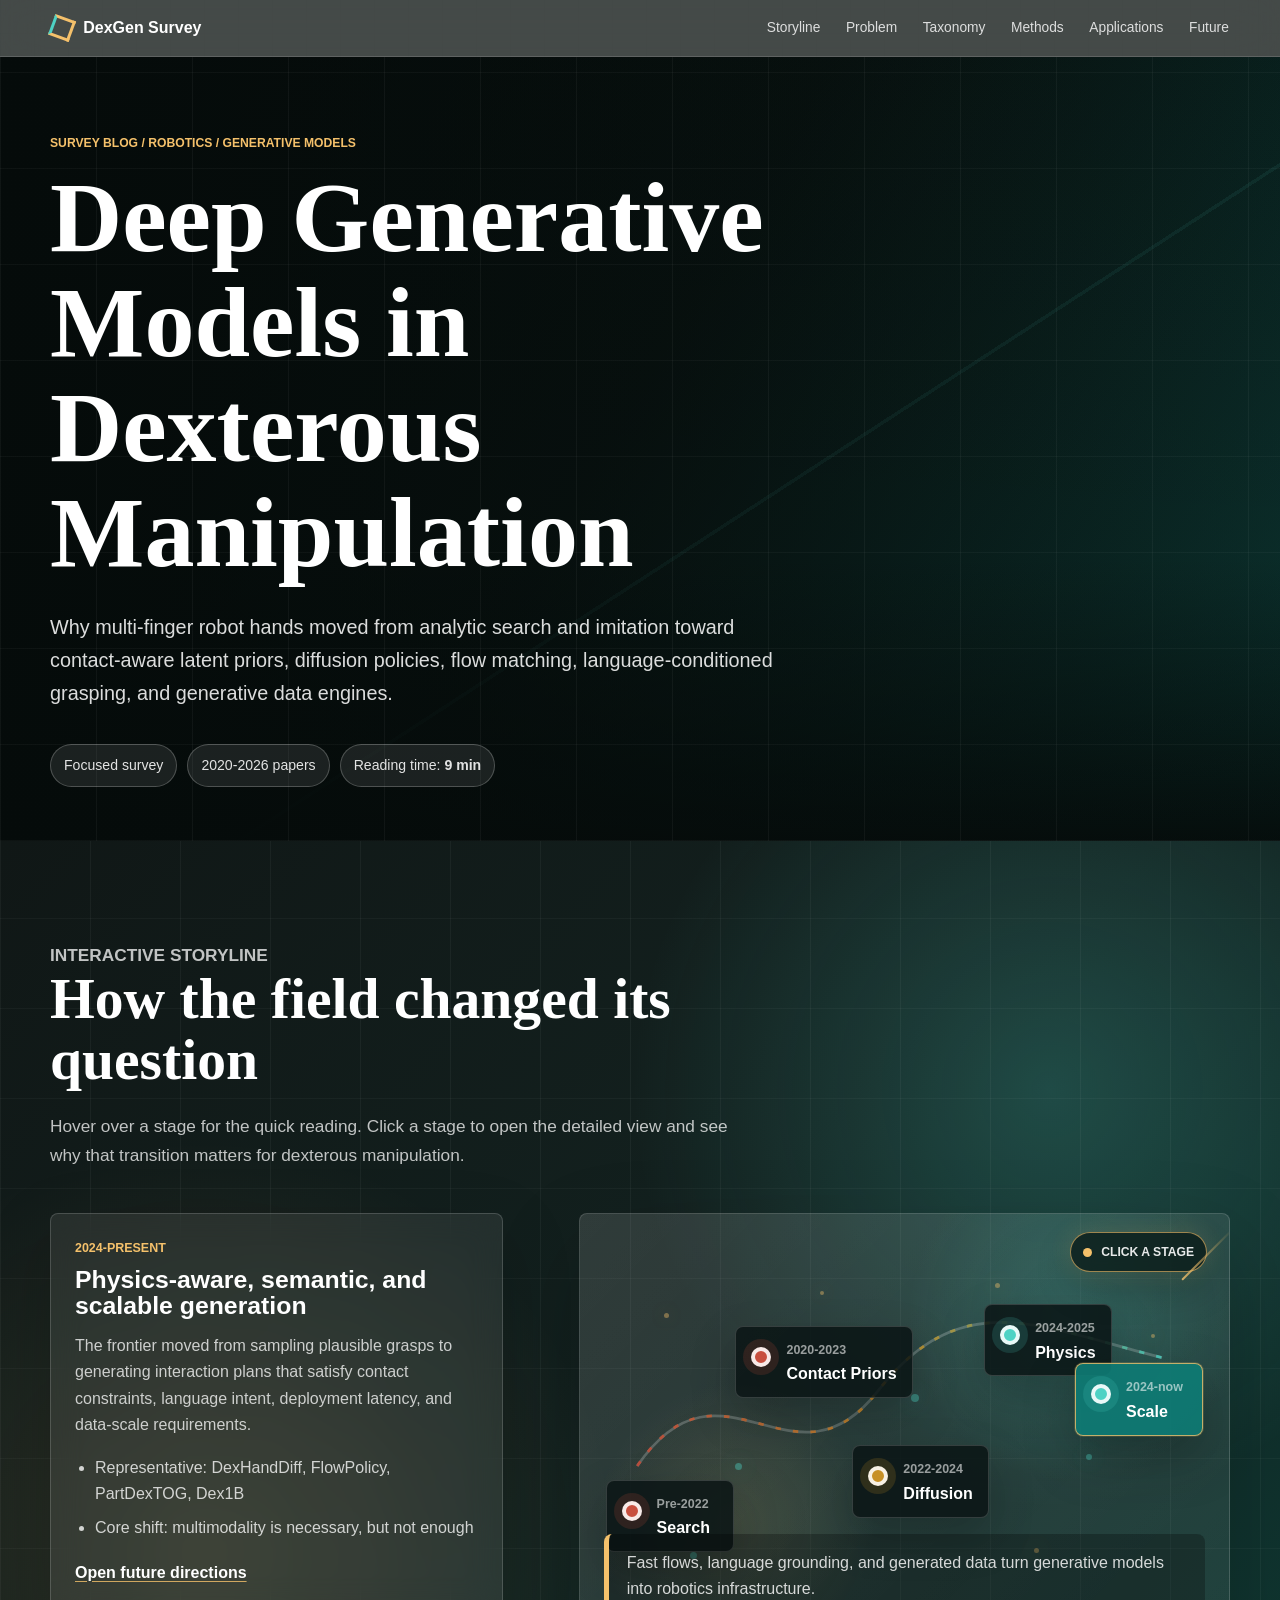
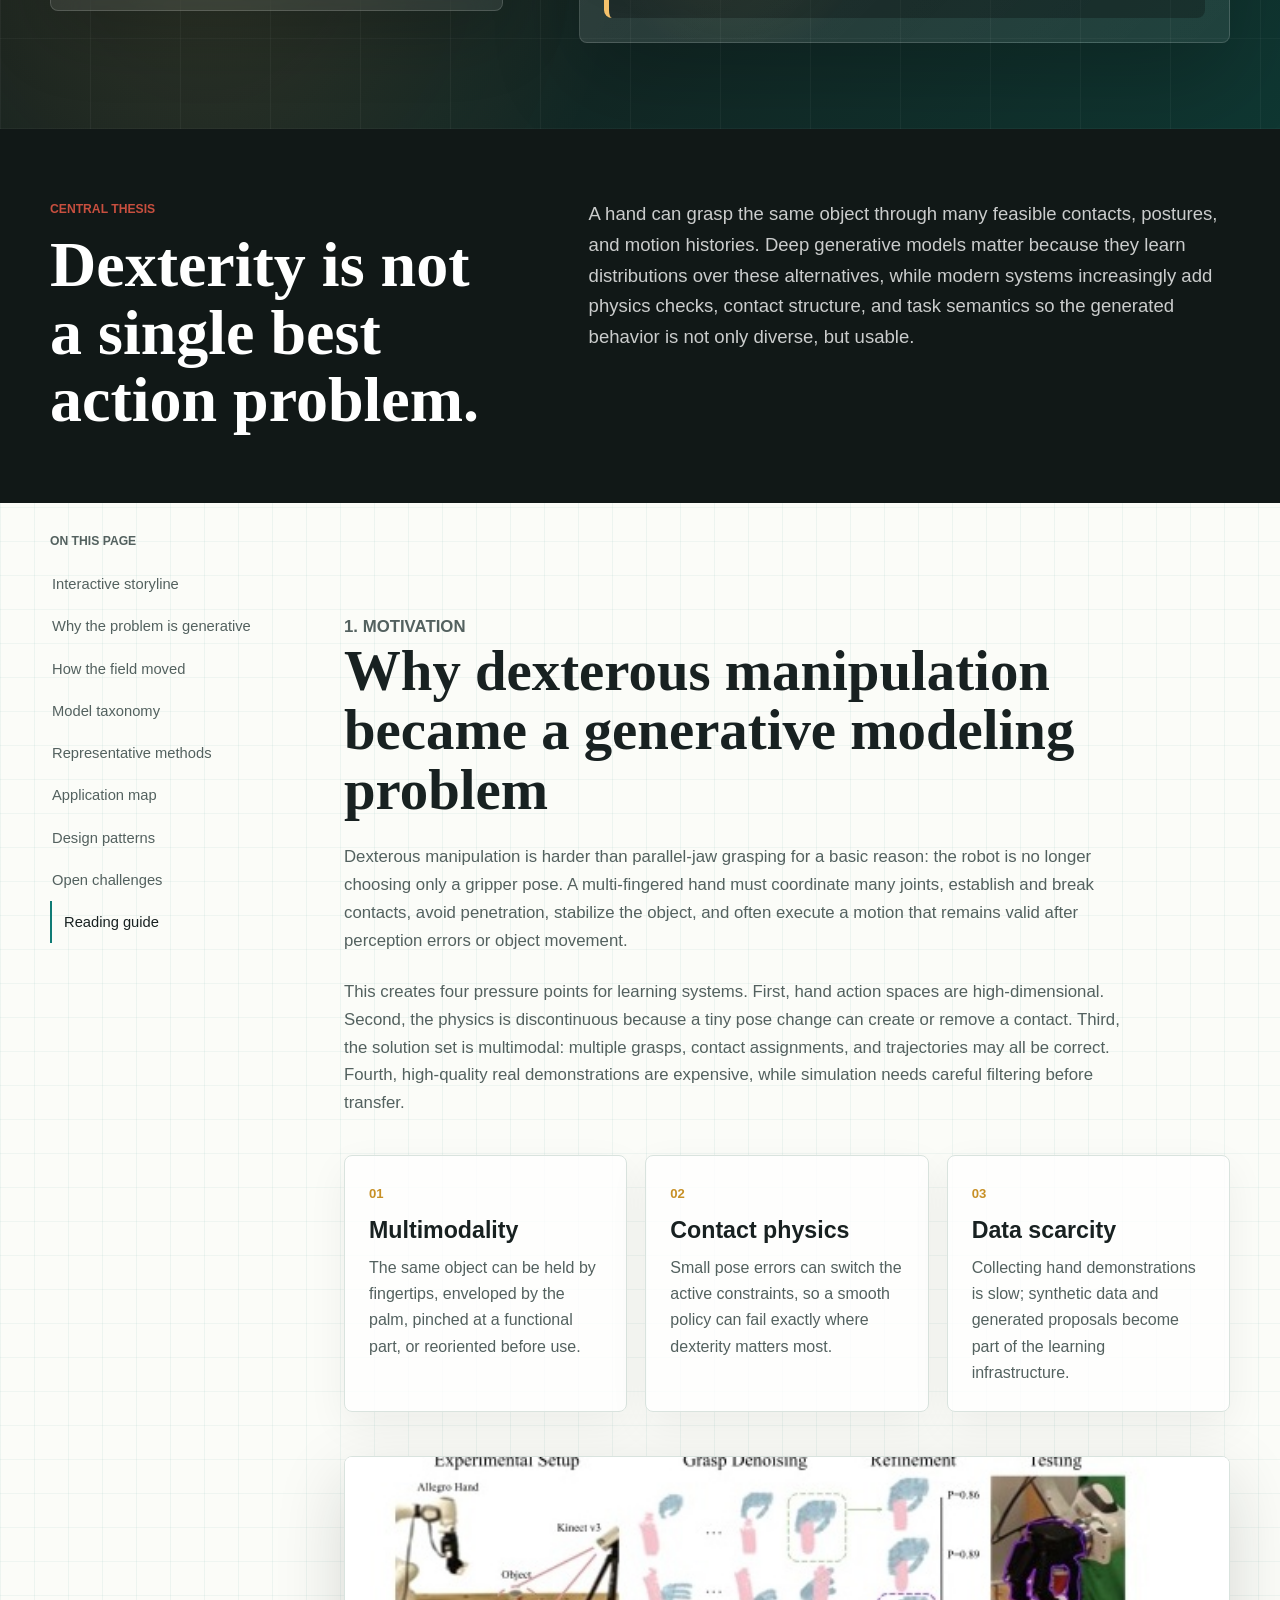
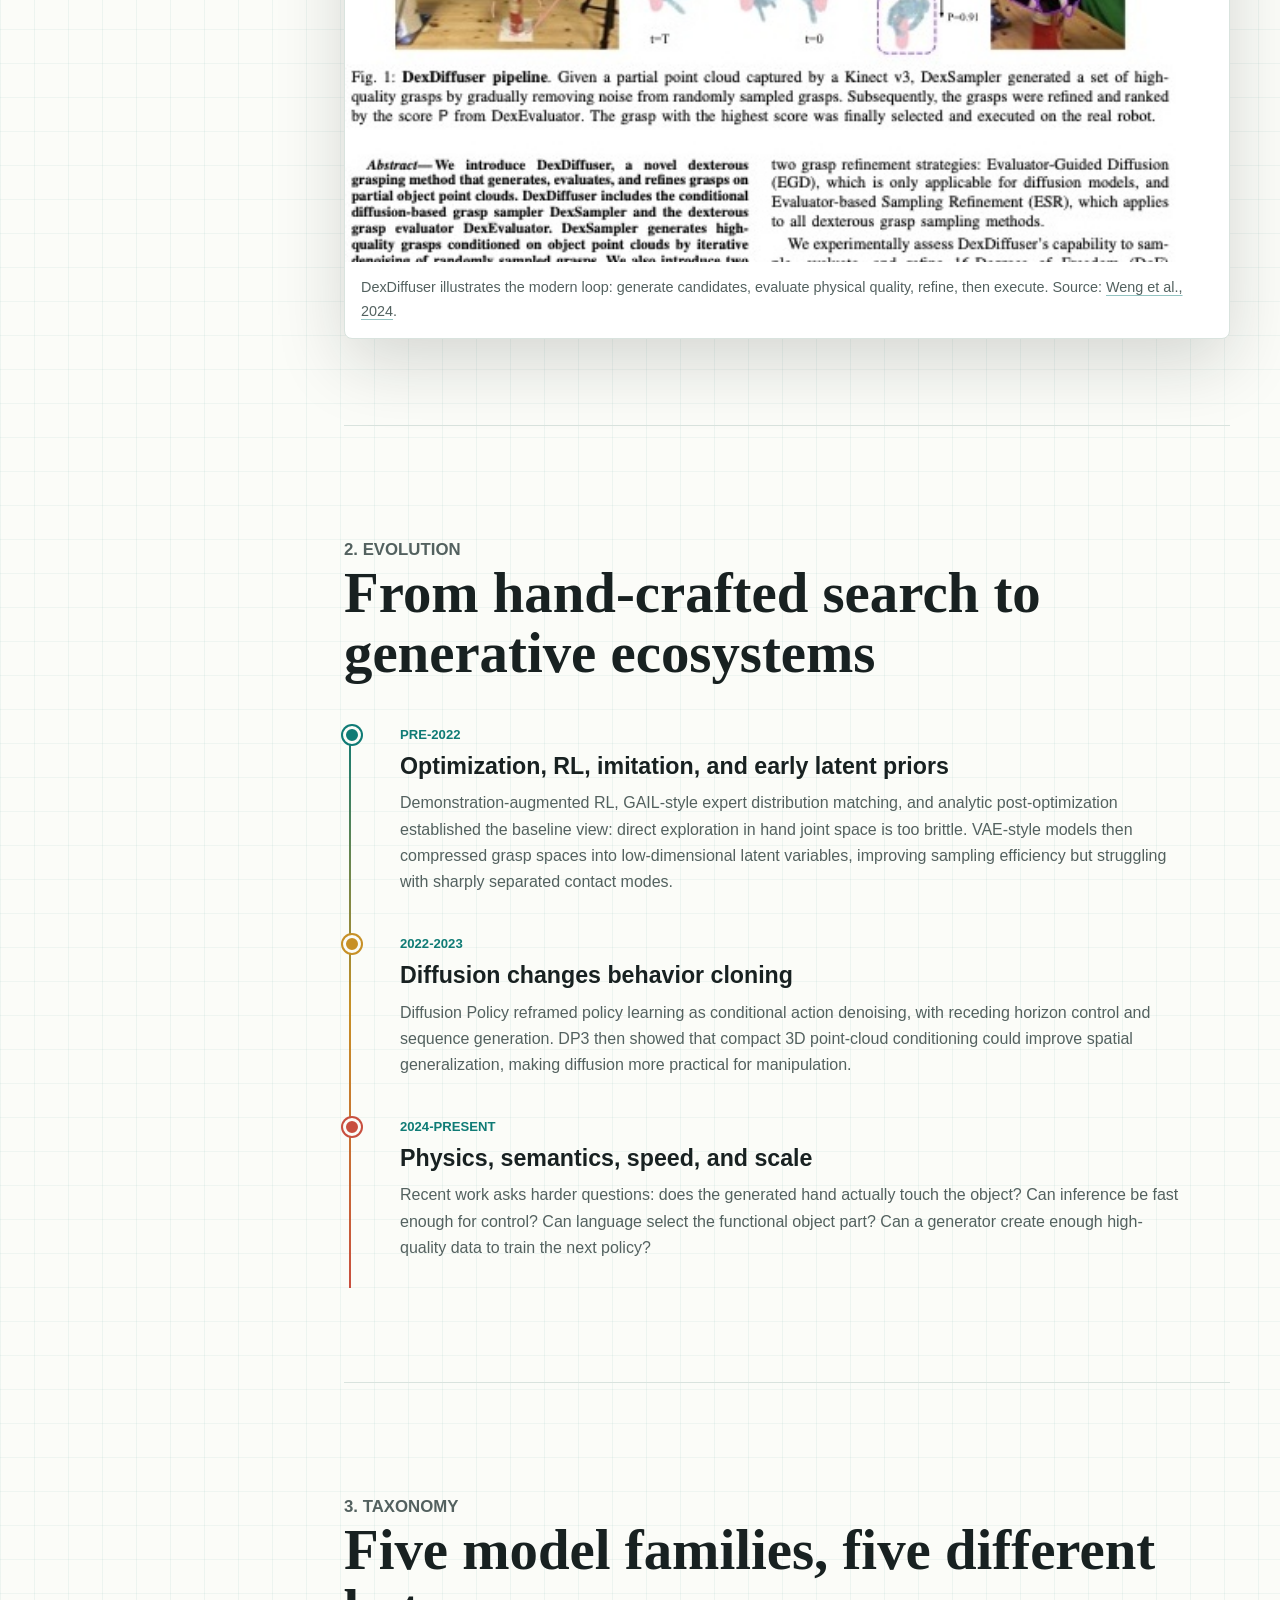
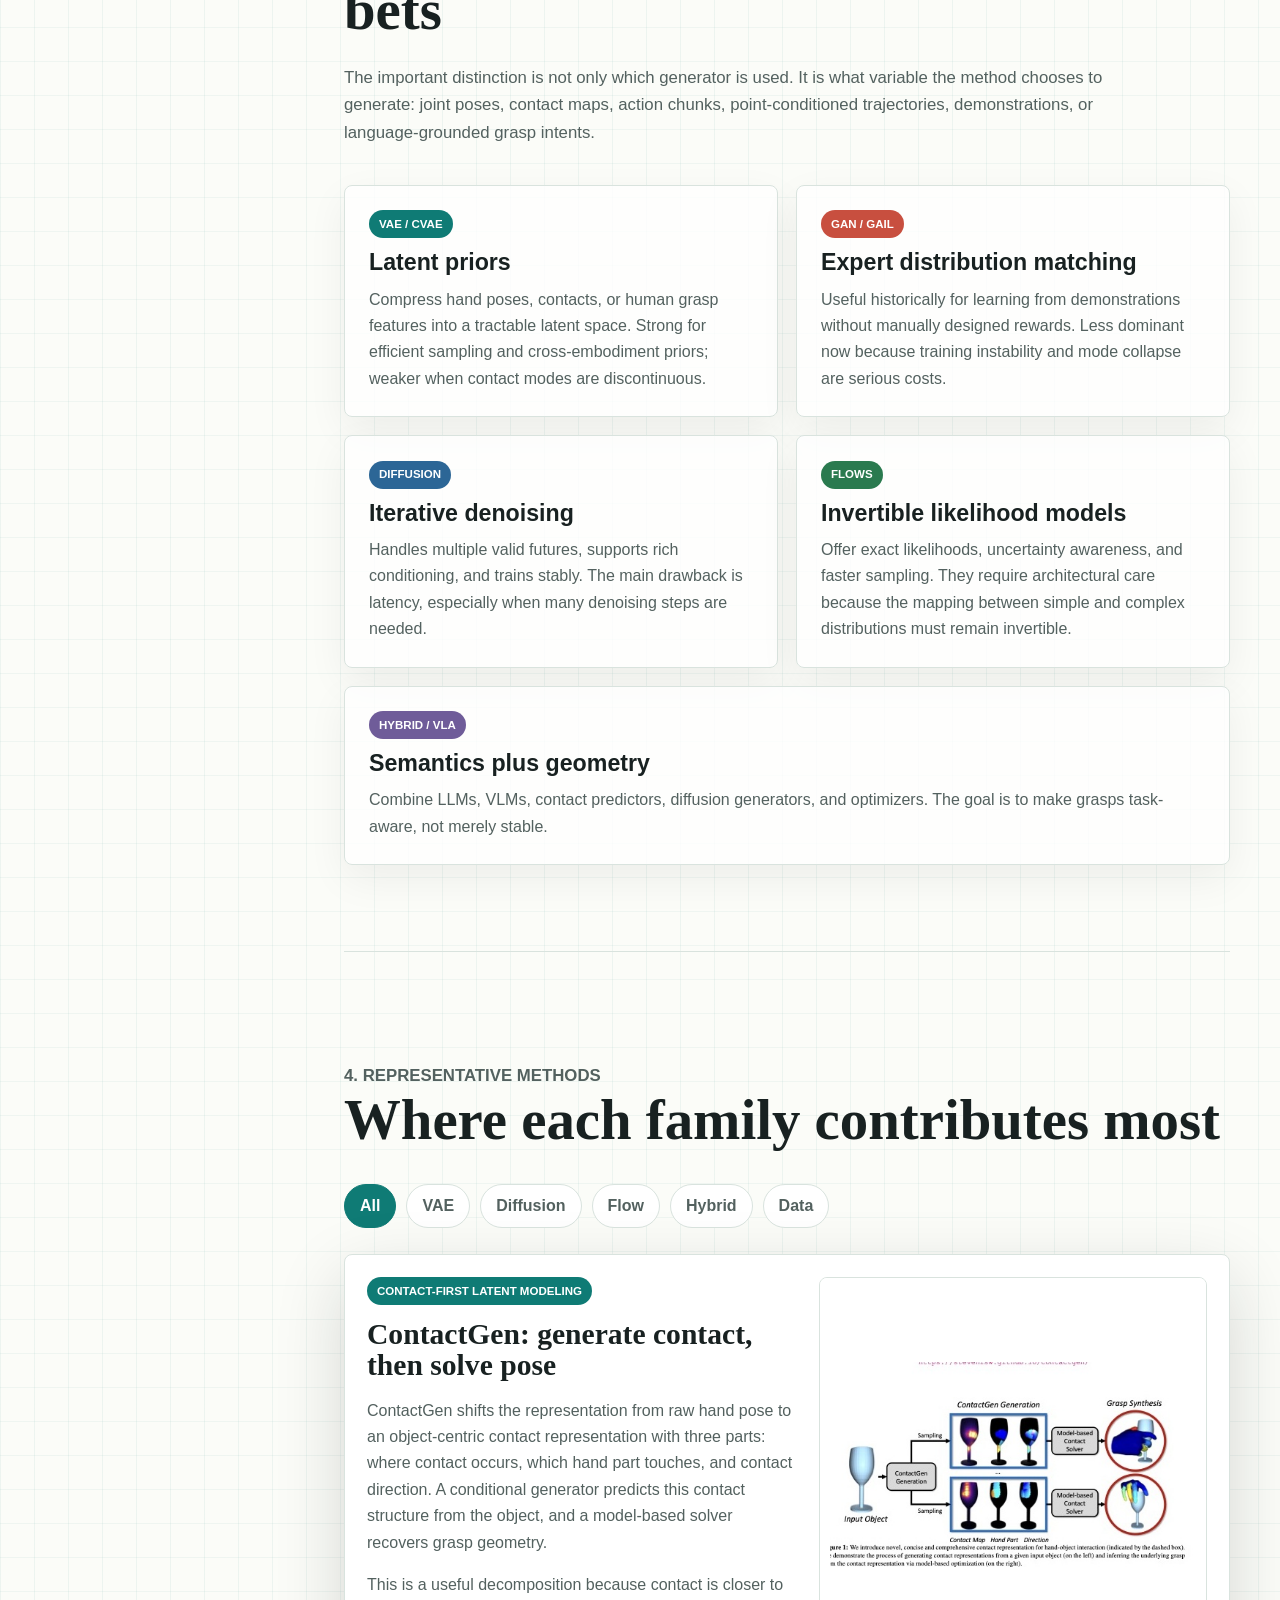
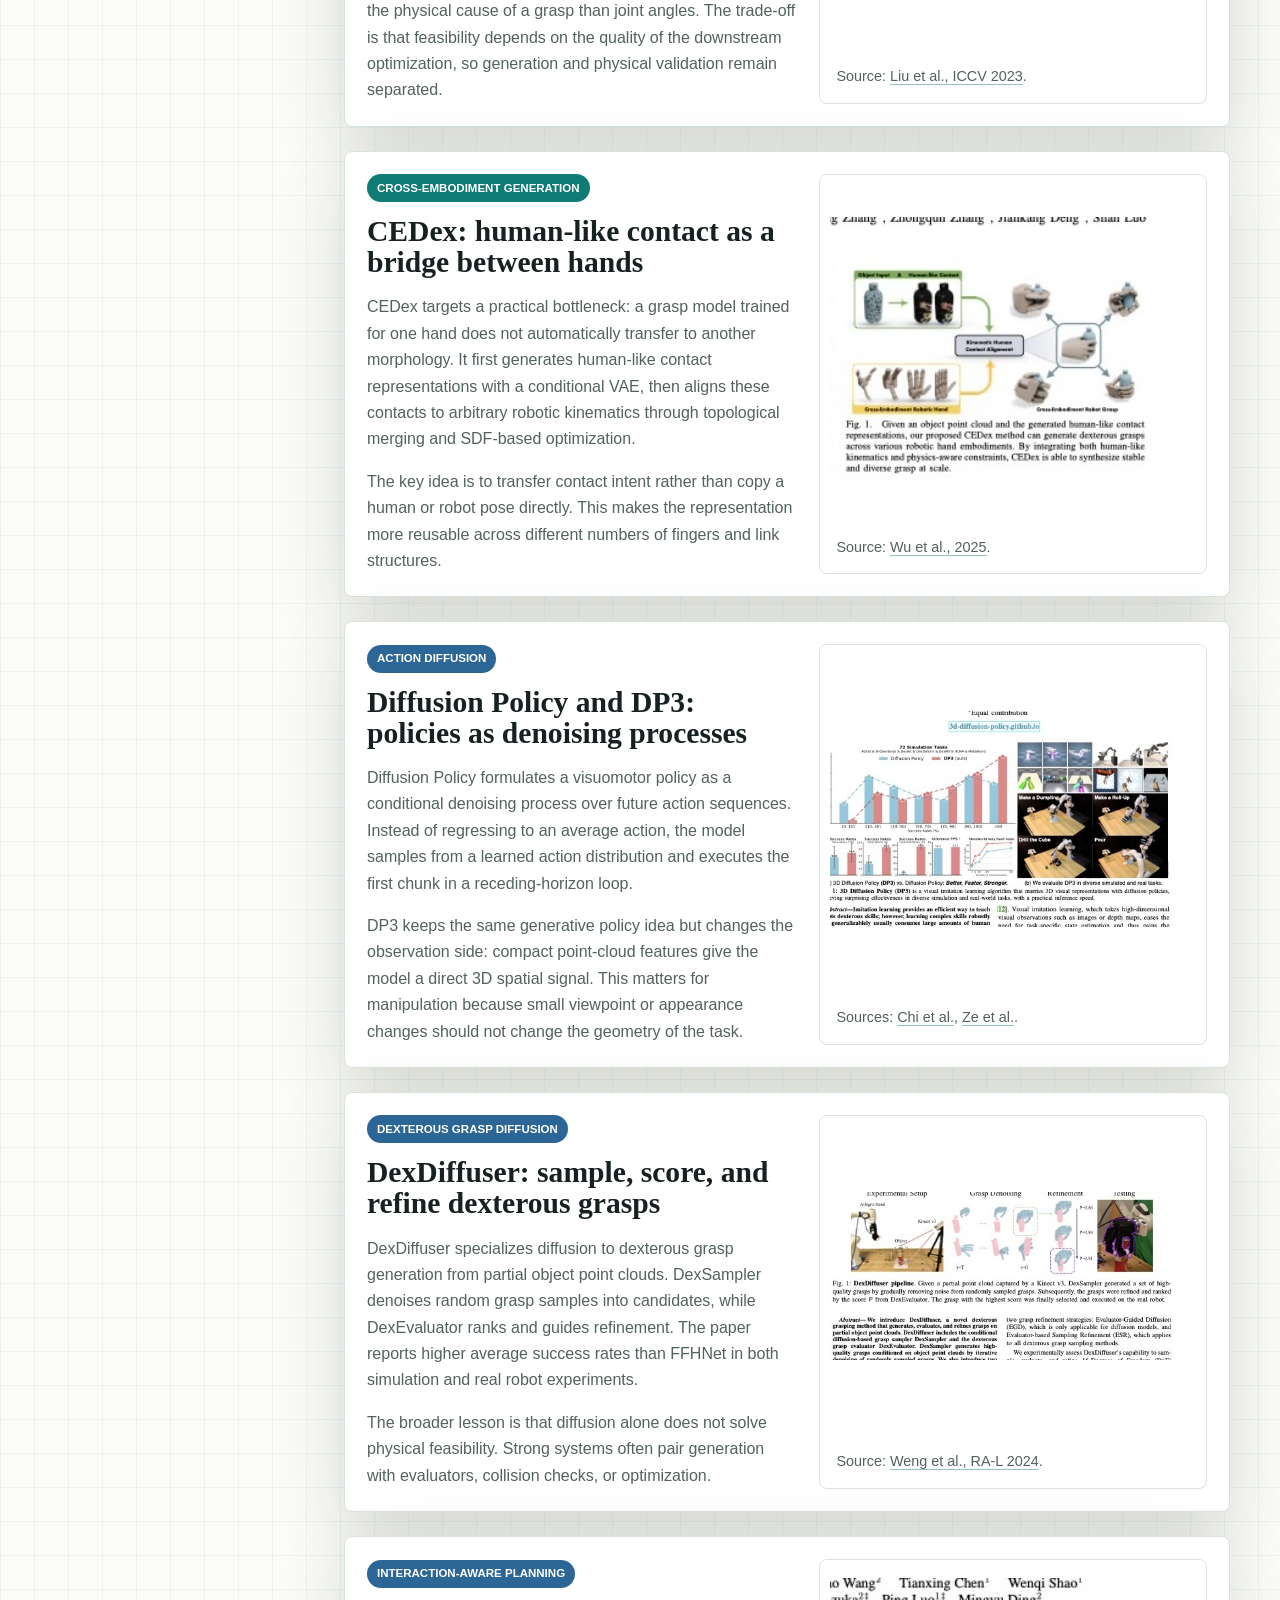
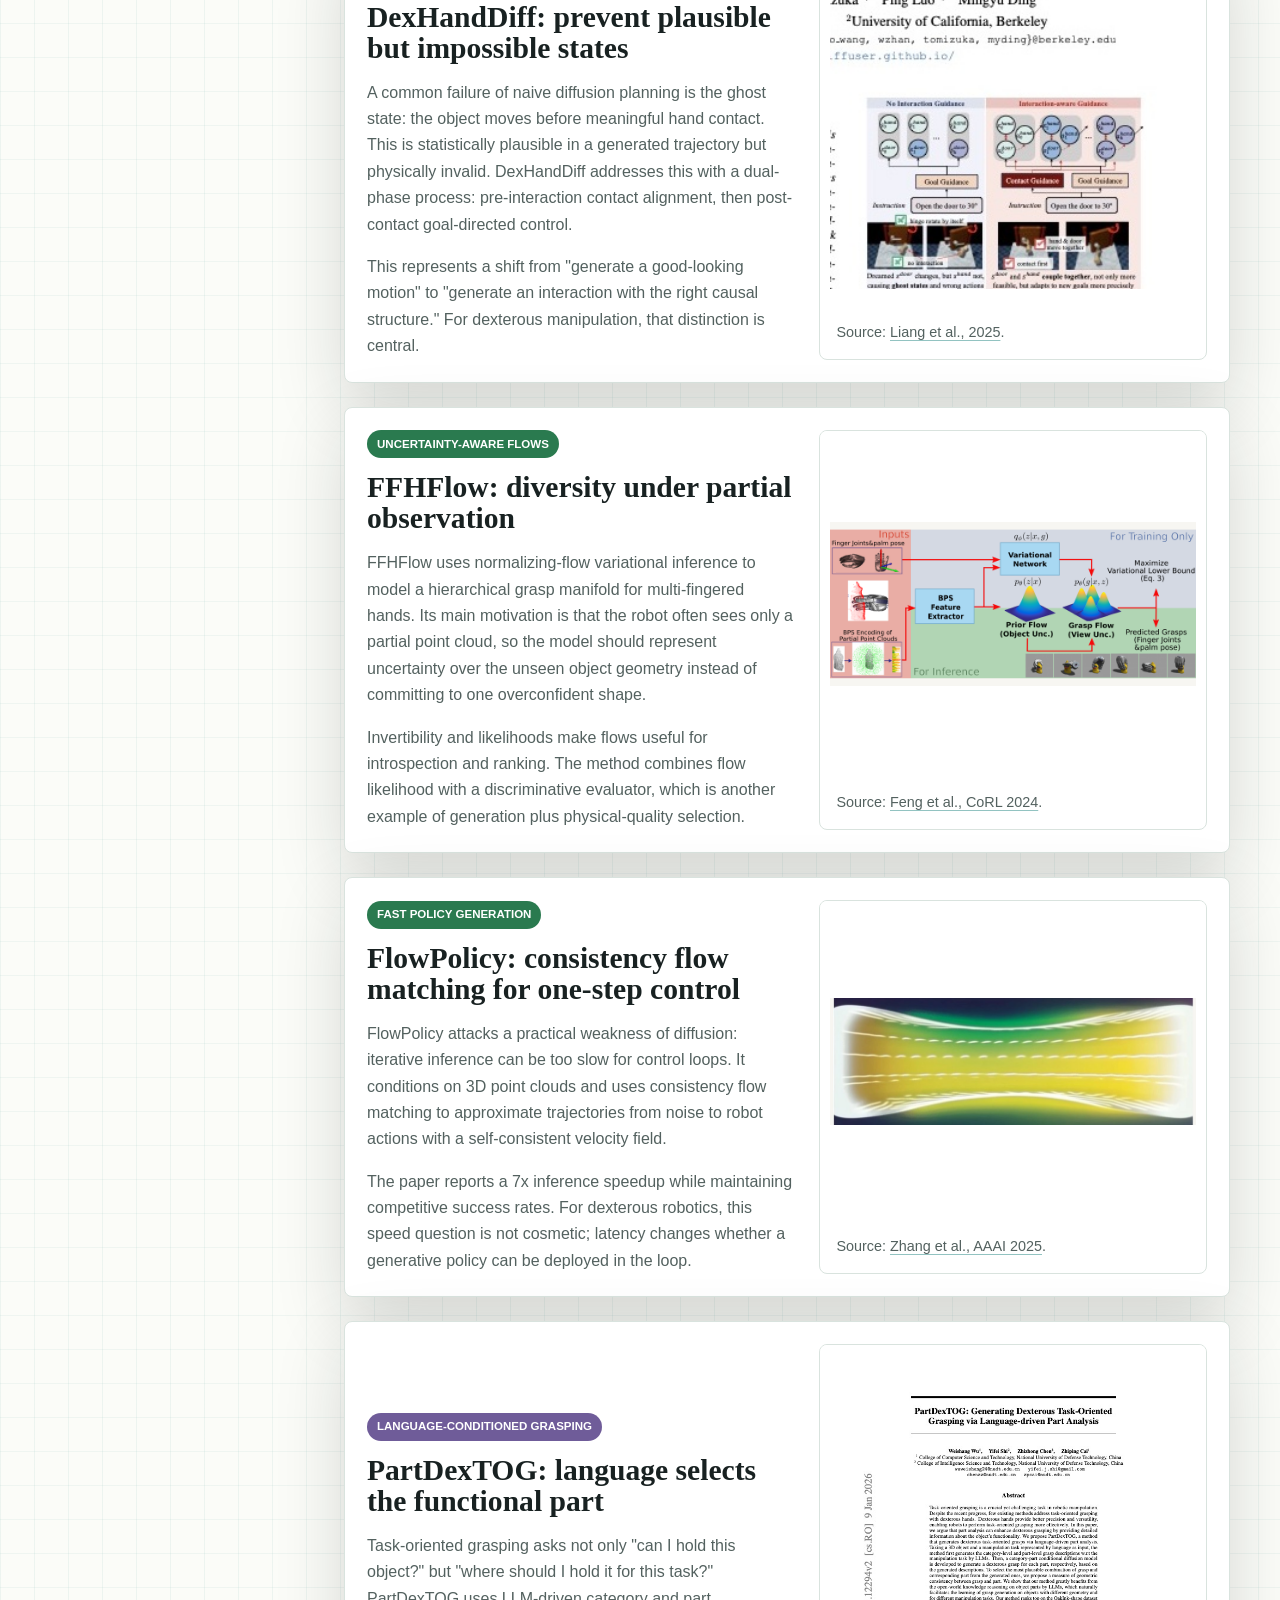
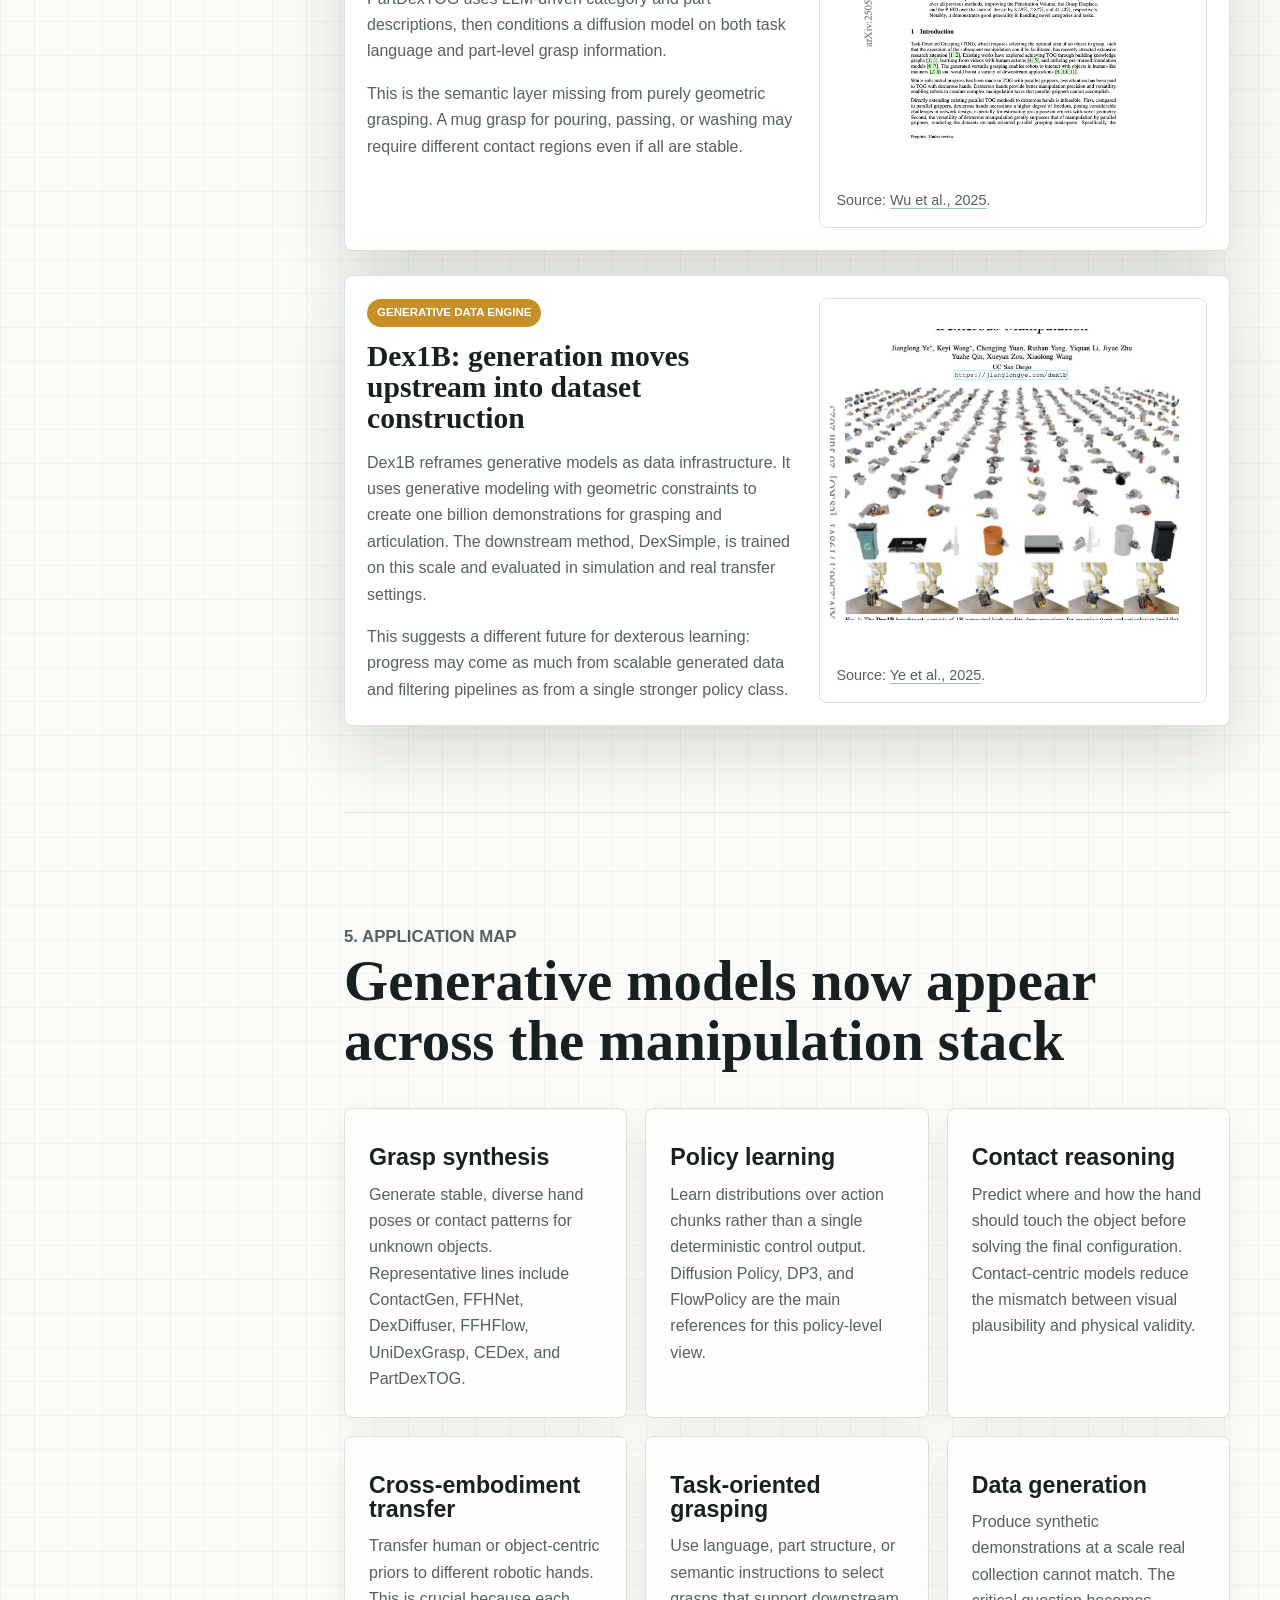
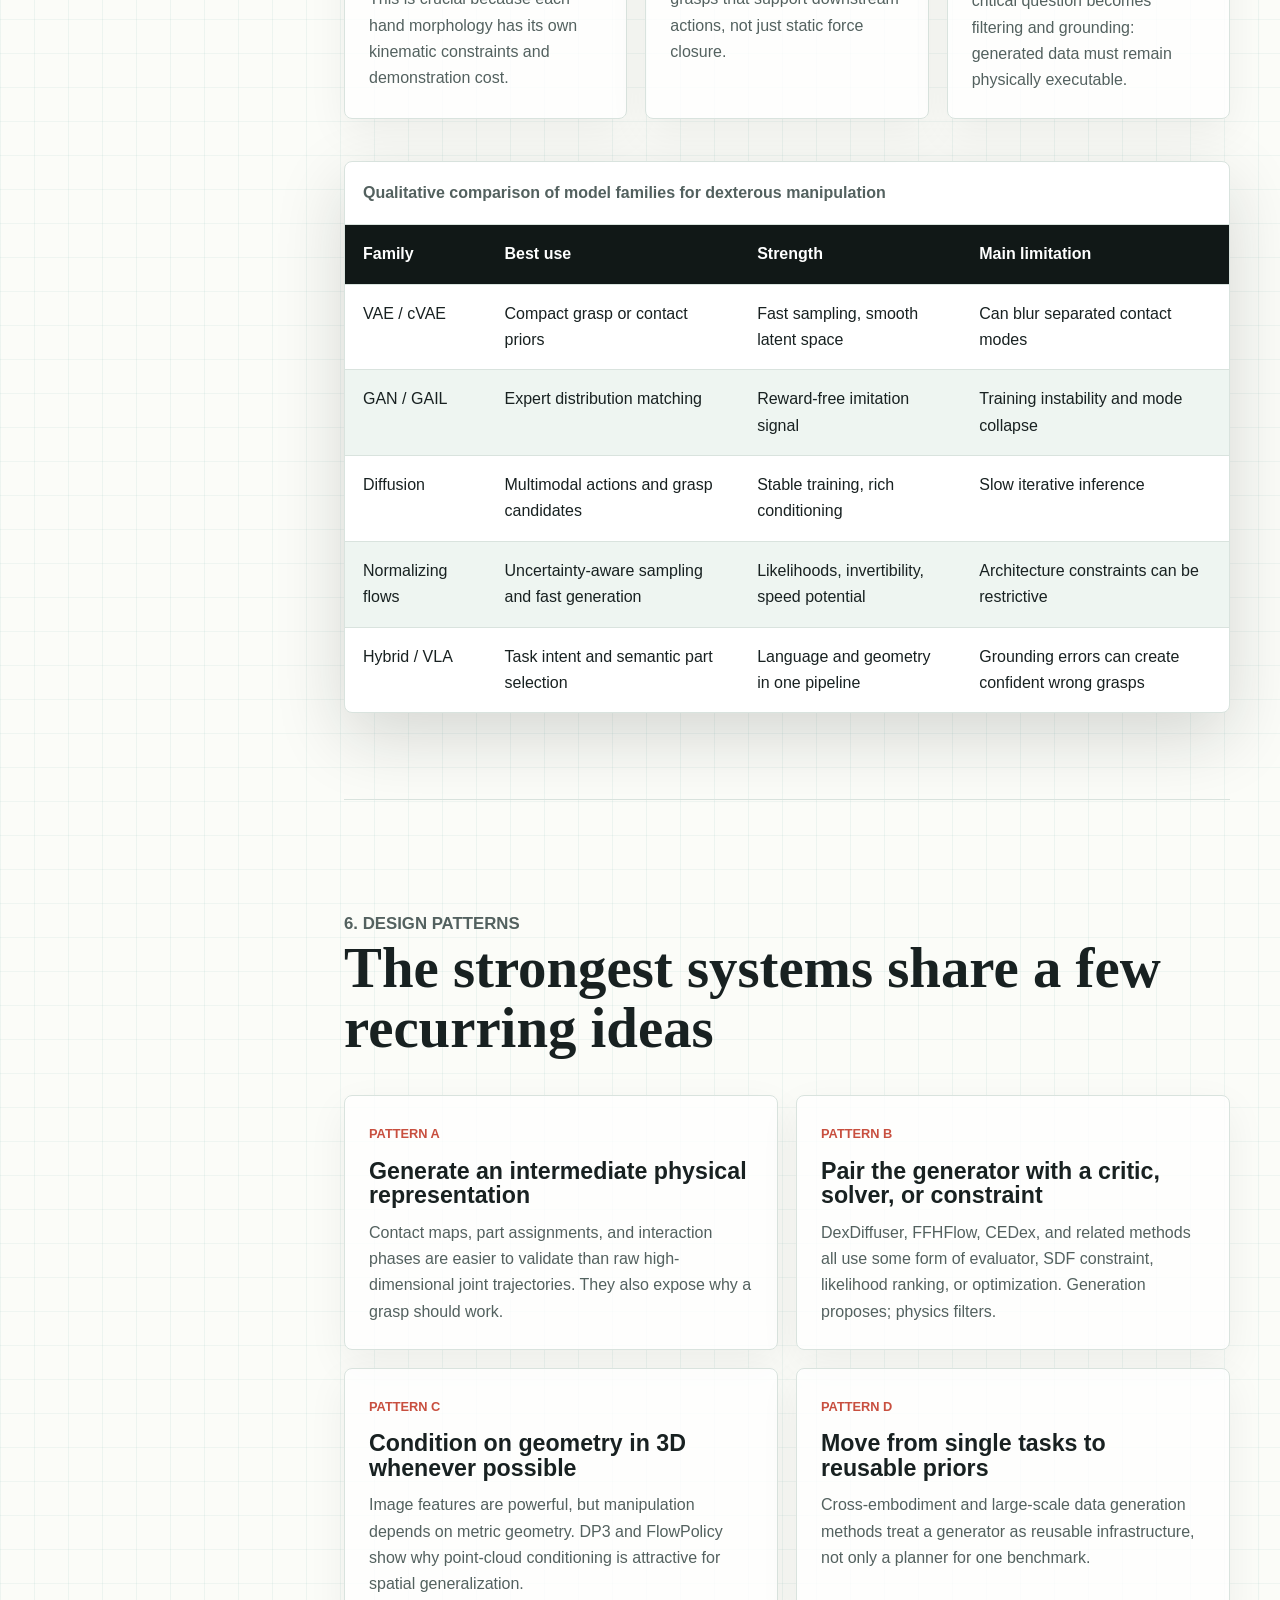
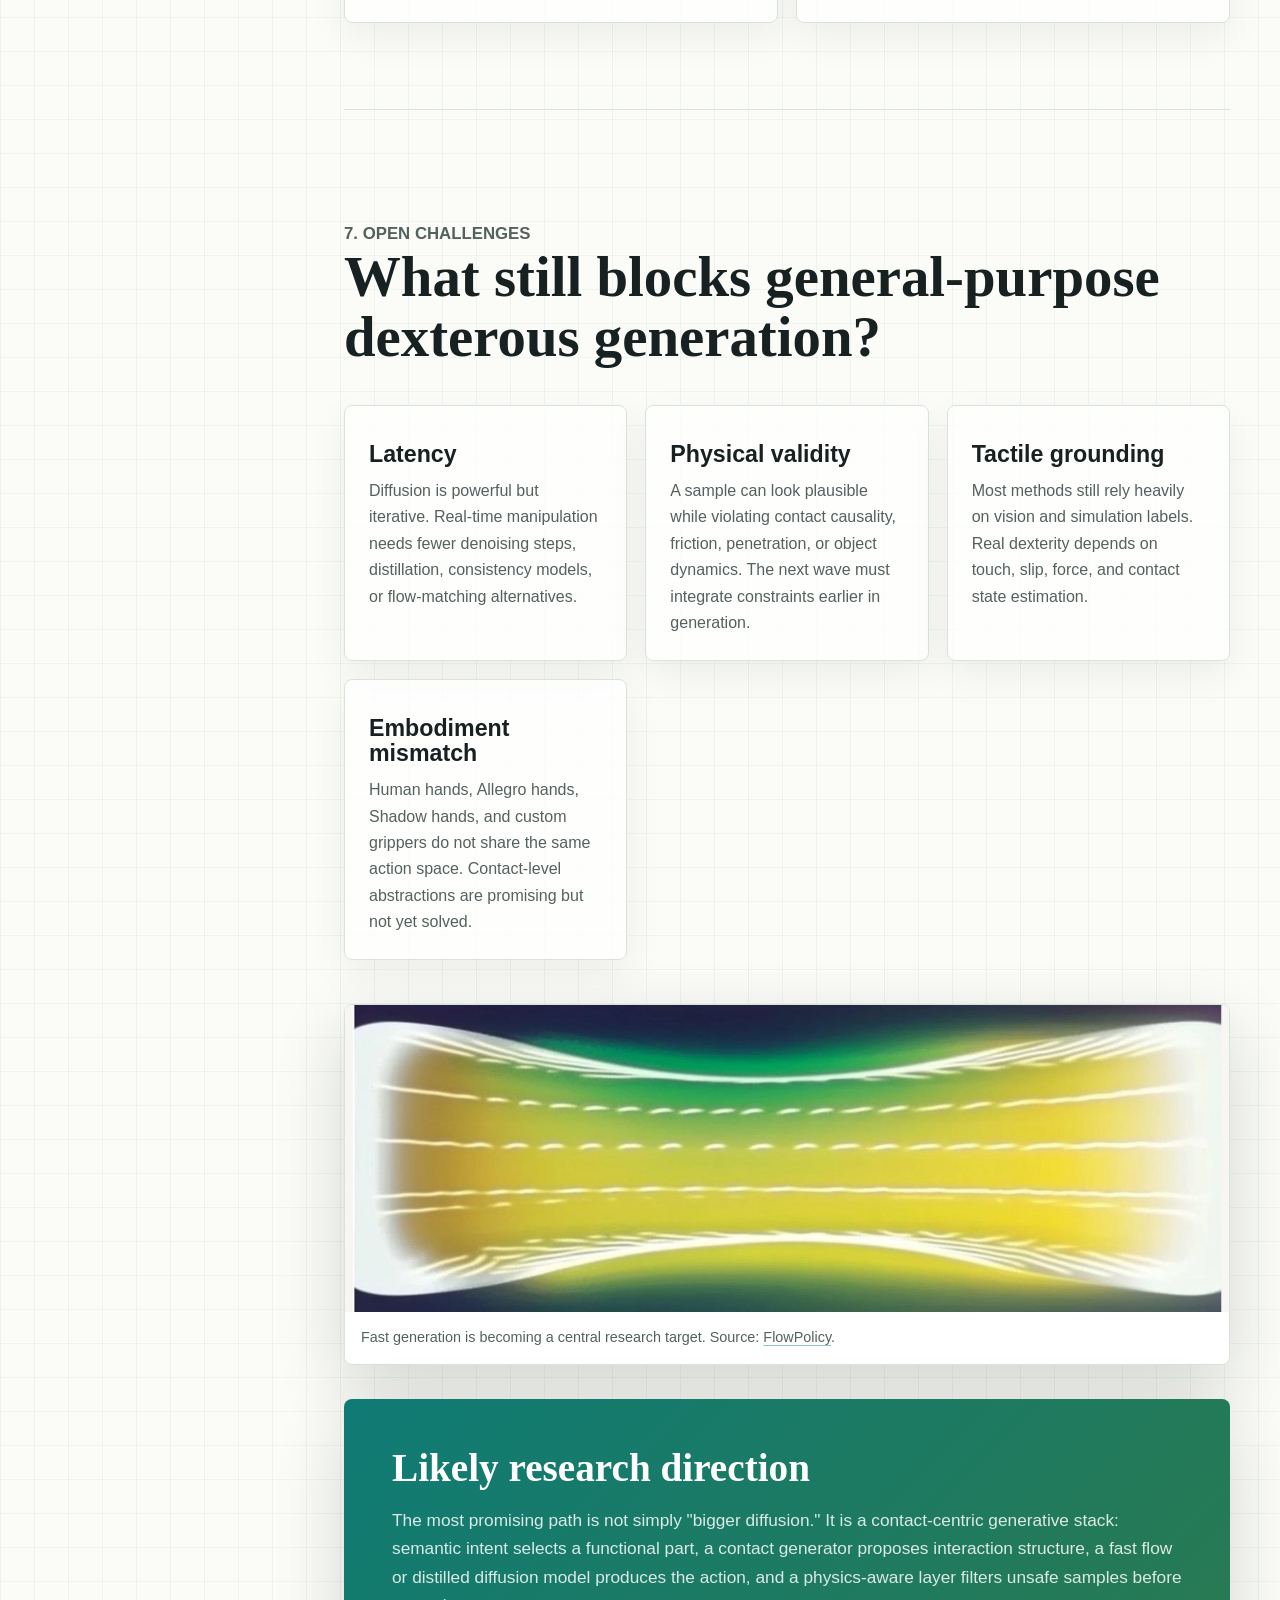
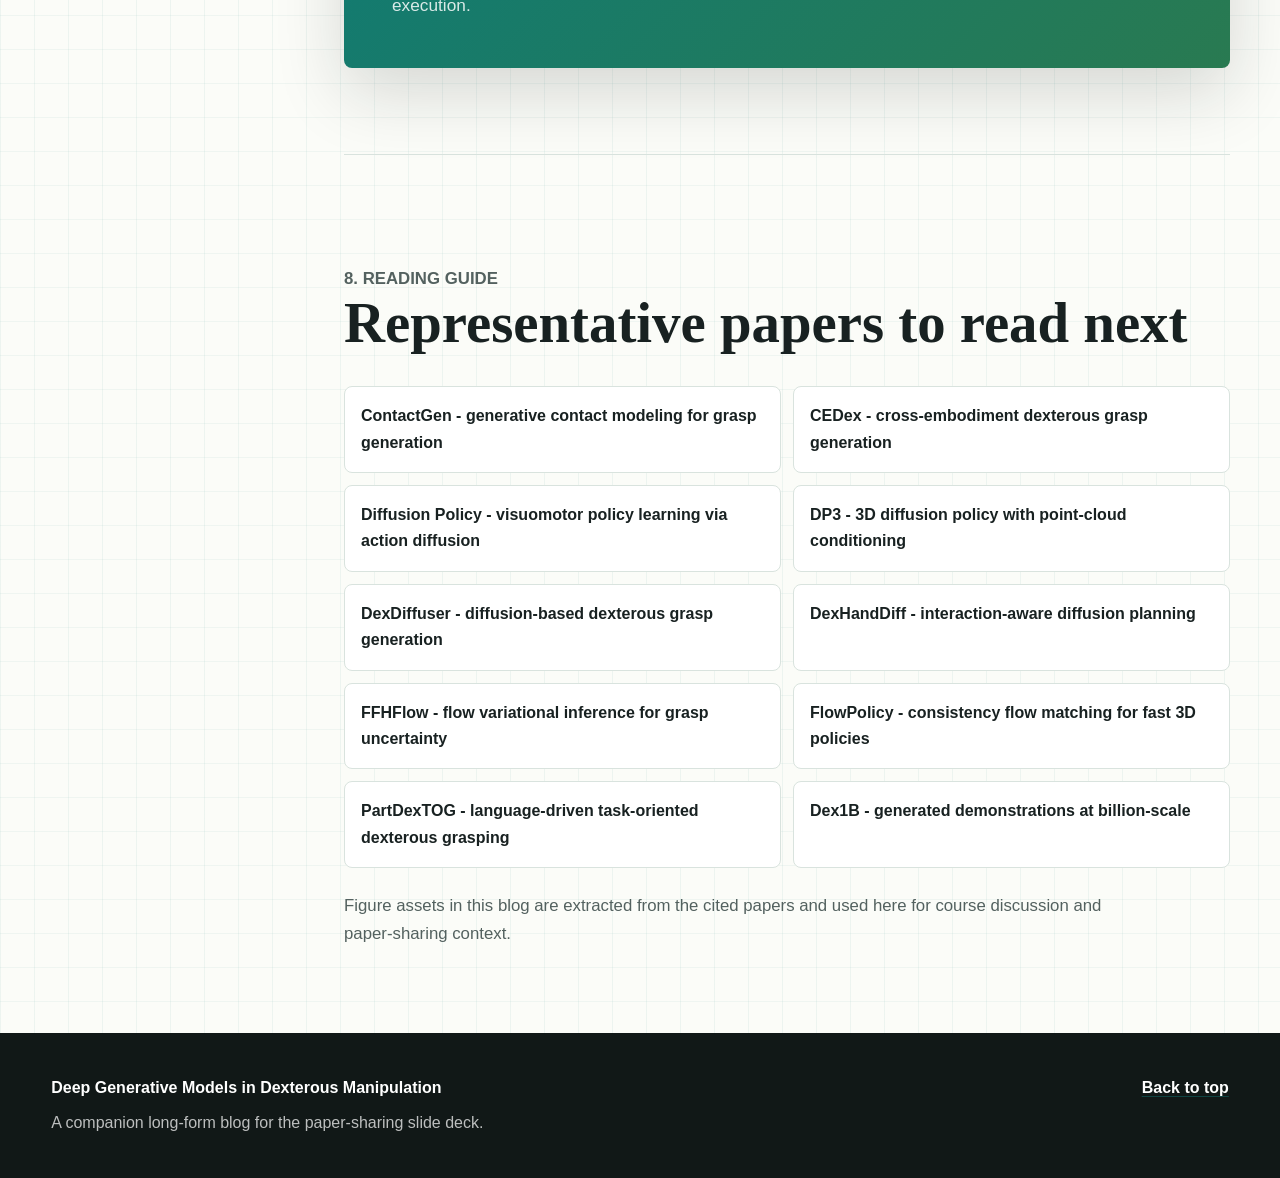
==== index.html @ a7733514 "initial release" ====
<!doctype html>
<html lang="en">
  <head>
    <meta charset="utf-8" />
    <meta name="viewport" content="width=device-width, initial-scale=1" />
    <title>Deep Generative Models in Dexterous Manipulation</title>
    <meta
      name="description"
      content="A long-form survey blog on VAEs, diffusion models, normalizing flows, language conditioning, and data generation for dexterous robotic manipulation."
    />
    <link rel="icon" href="assets/favicon.svg" type="image/svg+xml" />
    <link rel="stylesheet" href="styles.css" />
  </head>
  <body>
    <div class="progress" aria-hidden="true"><span id="readProgress"></span></div>

    <header class="site-header" id="top">
      <a class="brand" href="#top" aria-label="Back to top">
        <span class="brand-mark"></span>
        <span>DexGen Survey</span>
      </a>
      <nav class="top-nav" aria-label="Primary navigation">
        <a href="#storyline">Storyline</a>
        <a href="#problem">Problem</a>
        <a href="#taxonomy">Taxonomy</a>
        <a href="#methods">Methods</a>
        <a href="#applications">Applications</a>
        <a href="#future">Future</a>
      </nav>
    </header>

    <main>
      <section class="hero" aria-labelledby="hero-title">
        <div class="hero-overlay"></div>
        <div class="hero-content">
          <p class="eyebrow">Survey Blog / Robotics / Generative Models</p>
          <h1 id="hero-title">
            <span>Deep Generative</span>
            <span>Models in</span>
            <span>Dexterous</span>
            <span>Manipulation</span>
          </h1>
          <p class="hero-lede">
            Why multi-finger robot hands moved from analytic search and imitation
            toward contact-aware latent priors, diffusion policies, flow matching,
            language-conditioned grasping, and generative data engines.
          </p>
          <div class="hero-meta" aria-label="Article metadata">
            <span>Focused survey</span>
            <span>2020-2026 papers</span>
            <span>Reading time: <strong id="readingTime">18 min</strong></span>
          </div>
        </div>
      </section>

      <section class="storyline-band" id="storyline" data-section-nav aria-labelledby="storyline-title">
        <div class="section-inner storyline-layout">
          <div class="storyline-copy">
            <p class="label">Interactive Storyline</p>
            <h2 id="storyline-title">How the field changed its question</h2>
            <p>
              Hover over a stage for the quick reading. Click a stage to open the
              detailed view and see why that transition matters for dexterous
              manipulation.
            </p>
          </div>

          <div class="storyline-plot" aria-label="Interactive storyline plot">
            <div class="story-particles" aria-hidden="true">
              <span class="story-particle"></span>
              <span class="story-particle"></span>
              <span class="story-particle"></span>
              <span class="story-particle"></span>
              <span class="story-particle"></span>
              <span class="story-particle"></span>
              <span class="story-particle"></span>
              <span class="story-particle"></span>
              <span class="story-particle"></span>
            </div>
            <div class="story-action-hint" id="storyActionHint" aria-hidden="true">
              <span></span>
              Click a stage
            </div>
            <svg class="story-curve" viewBox="0 0 900 360" aria-hidden="true">
              <path
                d="M55 270 C180 88, 285 320, 410 160 S650 65, 830 110"
                fill="none"
                stroke="rgba(255, 255, 255, 0.24)"
                stroke-width="4"
              />
              <path
                class="story-flow"
                d="M55 270 C180 88, 285 320, 410 160 S650 65, 830 110"
                fill="none"
                stroke="url(#storyStroke)"
                stroke-width="4"
                stroke-dasharray="8 18"
              />
              <defs>
                <linearGradient id="storyStroke" x1="0" y1="0" x2="1" y2="0">
                  <stop offset="0" stop-color="#c84f3f" />
                  <stop offset="0.5" stop-color="#c79026" />
                  <stop offset="1" stop-color="#4ed2c4" />
                </linearGradient>
              </defs>
            </svg>

            <button
              class="story-node node-1"
              type="button"
              data-era="Pre-2022"
              data-title="Search in a hard hand-action space"
              data-summary="Early methods exposed the core bottleneck: direct search or RL in high-dimensional dexterous action spaces is brittle and data hungry."
              data-detail="Before generative modeling became central, the field relied on analytic optimization, reinforcement learning, imitation, and demonstration-augmented policies. These methods proved that dexterous hands can solve impressive tasks, but they also made the exploration and contact-discontinuity problem impossible to ignore."
              data-papers="DAPG, DeepMimic, GAIL, analytic post-optimization"
              data-shift="Core shift: stop treating dexterity as one deterministic action."
              data-link="#method-diffusion-policy-dp3"
              data-link-label="Read related method: Diffusion Policy / DP3"
            >
              <span class="story-dot"></span>
              <span class="story-time">Pre-2022</span>
              <strong>Search</strong>
            </button>

            <button
              class="story-node node-2"
              type="button"
              data-era="2020-2023"
              data-title="Latent priors and contact representations"
              data-summary="VAEs and contact-first models compress the grasp space and move generation closer to physical interaction structure."
              data-detail="The field began generating lower-dimensional grasp latents, contact maps, and human-like contact representations. This made sampling more efficient and made cross-embodiment transfer more plausible, but smooth latent spaces still struggle when valid contact modes are sharply separated."
              data-papers="ContactGen, FFHNet, Grasping Field, CEDex"
              data-shift="Core shift: generate contact intent before final hand pose."
              data-link="#method-contactgen"
              data-link-label="Read related method: ContactGen"
            >
              <span class="story-dot"></span>
              <span class="story-time">2020-2023</span>
              <strong>Contact Priors</strong>
            </button>

            <button
              class="story-node node-3"
              type="button"
              data-era="2022-2024"
              data-title="Diffusion makes multimodal action natural"
              data-summary="Diffusion policies sample from a distribution over action chunks instead of regressing toward one average behavior."
              data-detail="Diffusion Policy and DP3 shifted policy learning toward conditional denoising over action sequences, with receding-horizon execution and 3D point-cloud conditioning. Dexterous grasping methods then specialized this idea into sample, score, and refine loops."
              data-papers="Diffusion Policy, DP3, DexDiffuser"
              data-shift="Core shift: model many valid futures directly."
              data-link="#method-dexdiffuser"
              data-link-label="Read related method: DexDiffuser"
            >
              <span class="story-dot"></span>
              <span class="story-time">2022-2024</span>
              <strong>Diffusion</strong>
            </button>

            <button
              class="story-node node-4"
              type="button"
              data-era="2024-2025"
              data-title="Physics-aware interaction planning"
              data-summary="Generated motions must obey contact causality, avoid ghost states, and remain valid through contact transitions."
              data-detail="Once diffusion improved diversity, the next failure became physical validity. Interaction-aware planners and contact-guided samplers add explicit phases, evaluators, dynamics guidance, or SDF constraints so generated behavior is physically meaningful."
              data-papers="DexHandDiff, DexDiffuser, adaptive barrier smoothing"
              data-shift="Core shift: plausible samples still need physical structure."
              data-link="#method-dexhanddiff"
              data-link-label="Read related method: DexHandDiff"
            >
              <span class="story-dot"></span>
              <span class="story-time">2024-2025</span>
              <strong>Physics</strong>
            </button>

            <button
              class="story-node node-5 active"
              type="button"
              data-era="2024-present"
              data-title="Fast flows, language, and generated data"
              data-summary="The field now asks how to make generation fast, task-aware, embodiment-transferable, and useful as a data engine."
              data-detail="Recent work moves beyond one model family. Flow matching targets lower-latency control, language-conditioned methods ground grasps in task intent, cross-embodiment methods transfer contact priors, and Dex1B-style pipelines use generation to create training demonstrations at scale."
              data-papers="FlowPolicy, FFHFlow, PartDexTOG, CEDex, Dex1B"
              data-shift="Core shift: generation becomes infrastructure, not only a planner."
              data-link="#method-dex1b"
              data-link-label="Read related method: Dex1B"
            >
              <span class="story-dot"></span>
              <span class="story-time">2024-now</span>
              <strong>Scale</strong>
            </button>

            <div class="story-preview" id="storyPreview">
              Fast flows, language grounding, and generated data turn generative
              models into robotics infrastructure.
            </div>
          </div>

          <div class="story-detail" id="storyDetail" aria-live="polite">
            <p class="story-era">2024-present</p>
            <h3>Physics-aware, semantic, and scalable generation</h3>
            <p>
              The frontier moved from sampling plausible grasps to generating
              interaction plans that satisfy contact constraints, language
              intent, deployment latency, and data-scale requirements.
            </p>
            <ul>
              <li>Representative: DexHandDiff, FlowPolicy, PartDexTOG, Dex1B</li>
              <li>Core shift: multimodality is necessary, but not enough</li>
            </ul>
            <a href="#future">Open future directions</a>
          </div>
        </div>
      </section>

      <section class="thesis-band" aria-label="Article thesis">
        <div class="section-inner thesis-grid">
          <div>
            <p class="label">Central Thesis</p>
            <h2>Dexterity is not a single best action problem.</h2>
          </div>
          <p>
            A hand can grasp the same object through many feasible contacts,
            postures, and motion histories. Deep generative models matter because
            they learn distributions over these alternatives, while modern
            systems increasingly add physics checks, contact structure, and task
            semantics so the generated behavior is not only diverse, but usable.
          </p>
        </div>
      </section>

      <section class="content-shell">
        <aside class="toc" aria-label="Table of contents">
          <p class="toc-title">On this page</p>
          <a href="#storyline">Interactive storyline</a>
          <a href="#problem">Why the problem is generative</a>
          <a href="#timeline">How the field moved</a>
          <a href="#taxonomy">Model taxonomy</a>
          <a href="#methods">Representative methods</a>
          <a href="#applications">Application map</a>
          <a href="#patterns">Design patterns</a>
          <a href="#future">Open challenges</a>
          <a href="#references">Reading guide</a>
        </aside>

        <article class="article">
          <section id="problem" class="article-section">
            <p class="label">1. Motivation</p>
            <h2>Why dexterous manipulation became a generative modeling problem</h2>
            <p>
              Dexterous manipulation is harder than parallel-jaw grasping for a
              basic reason: the robot is no longer choosing only a gripper pose.
              A multi-fingered hand must coordinate many joints, establish and
              break contacts, avoid penetration, stabilize the object, and often
              execute a motion that remains valid after perception errors or
              object movement.
            </p>
            <p>
              This creates four pressure points for learning systems. First,
              hand action spaces are high-dimensional. Second, the physics is
              discontinuous because a tiny pose change can create or remove a
              contact. Third, the solution set is multimodal: multiple grasps,
              contact assignments, and trajectories may all be correct. Fourth,
              high-quality real demonstrations are expensive, while simulation
              needs careful filtering before transfer.
            </p>

            <div class="insight-row">
              <div class="insight">
                <span class="insight-number">01</span>
                <h3>Multimodality</h3>
                <p>
                  The same object can be held by fingertips, enveloped by the
                  palm, pinched at a functional part, or reoriented before use.
                </p>
              </div>
              <div class="insight">
                <span class="insight-number">02</span>
                <h3>Contact physics</h3>
                <p>
                  Small pose errors can switch the active constraints, so a
                  smooth policy can fail exactly where dexterity matters most.
                </p>
              </div>
              <div class="insight">
                <span class="insight-number">03</span>
                <h3>Data scarcity</h3>
                <p>
                  Collecting hand demonstrations is slow; synthetic data and
                  generated proposals become part of the learning infrastructure.
                </p>
              </div>
            </div>

            <figure class="wide-figure">
              <img
                src="assets/deck_figures/dexdiffuser_pipeline.jpg"
                alt="DexDiffuser pipeline for generating, evaluating, and refining dexterous grasps"
              />
              <figcaption>
                DexDiffuser illustrates the modern loop: generate candidates,
                evaluate physical quality, refine, then execute. Source:
                <a href="https://arxiv.org/abs/2402.02989">Weng et al., 2024</a>.
              </figcaption>
            </figure>
          </section>

          <section id="timeline" class="article-section">
            <p class="label">2. Evolution</p>
            <h2>From hand-crafted search to generative ecosystems</h2>
            <div class="timeline">
              <article class="timeline-item">
                <span class="time">Pre-2022</span>
                <h3>Optimization, RL, imitation, and early latent priors</h3>
                <p>
                  Demonstration-augmented RL, GAIL-style expert distribution
                  matching, and analytic post-optimization established the
                  baseline view: direct exploration in hand joint space is too
                  brittle. VAE-style models then compressed grasp spaces into
                  low-dimensional latent variables, improving sampling efficiency
                  but struggling with sharply separated contact modes.
                </p>
              </article>
              <article class="timeline-item">
                <span class="time">2022-2023</span>
                <h3>Diffusion changes behavior cloning</h3>
                <p>
                  Diffusion Policy reframed policy learning as conditional
                  action denoising, with receding horizon control and sequence
                  generation. DP3 then showed that compact 3D point-cloud
                  conditioning could improve spatial generalization, making
                  diffusion more practical for manipulation.
                </p>
              </article>
              <article class="timeline-item">
                <span class="time">2024-present</span>
                <h3>Physics, semantics, speed, and scale</h3>
                <p>
                  Recent work asks harder questions: does the generated hand
                  actually touch the object? Can inference be fast enough for
                  control? Can language select the functional object part? Can a
                  generator create enough high-quality data to train the next
                  policy?
                </p>
              </article>
            </div>
          </section>

          <section id="taxonomy" class="article-section">
            <p class="label">3. Taxonomy</p>
            <h2>Five model families, five different bets</h2>
            <p>
              The important distinction is not only which generator is used. It
              is what variable the method chooses to generate: joint poses,
              contact maps, action chunks, point-conditioned trajectories,
              demonstrations, or language-grounded grasp intents.
            </p>

            <div class="taxonomy-grid">
              <article class="tax-card">
                <span class="chip vae">VAE / cVAE</span>
                <h3>Latent priors</h3>
                <p>
                  Compress hand poses, contacts, or human grasp features into a
                  tractable latent space. Strong for efficient sampling and
                  cross-embodiment priors; weaker when contact modes are
                  discontinuous.
                </p>
              </article>
              <article class="tax-card">
                <span class="chip gan">GAN / GAIL</span>
                <h3>Expert distribution matching</h3>
                <p>
                  Useful historically for learning from demonstrations without
                  manually designed rewards. Less dominant now because training
                  instability and mode collapse are serious costs.
                </p>
              </article>
              <article class="tax-card">
                <span class="chip diffusion">Diffusion</span>
                <h3>Iterative denoising</h3>
                <p>
                  Handles multiple valid futures, supports rich conditioning,
                  and trains stably. The main drawback is latency, especially
                  when many denoising steps are needed.
                </p>
              </article>
              <article class="tax-card">
                <span class="chip flow">Flows</span>
                <h3>Invertible likelihood models</h3>
                <p>
                  Offer exact likelihoods, uncertainty awareness, and faster
                  sampling. They require architectural care because the mapping
                  between simple and complex distributions must remain
                  invertible.
                </p>
              </article>
              <article class="tax-card">
                <span class="chip hybrid">Hybrid / VLA</span>
                <h3>Semantics plus geometry</h3>
                <p>
                  Combine LLMs, VLMs, contact predictors, diffusion generators,
                  and optimizers. The goal is to make grasps task-aware, not
                  merely stable.
                </p>
              </article>
            </div>
          </section>

          <section id="methods" class="article-section">
            <p class="label">4. Representative Methods</p>
            <h2>Where each family contributes most</h2>

            <div class="filter-bar" aria-label="Method filters">
              <button class="filter-button active" type="button" data-filter="all">All</button>
              <button class="filter-button" type="button" data-filter="vae">VAE</button>
              <button class="filter-button" type="button" data-filter="diffusion">Diffusion</button>
              <button class="filter-button" type="button" data-filter="flow">Flow</button>
              <button class="filter-button" type="button" data-filter="hybrid">Hybrid</button>
              <button class="filter-button" type="button" data-filter="data">Data</button>
            </div>

            <div class="method-stack">
              <article class="method-card" id="method-contactgen" data-family="vae">
                <div class="method-copy">
                  <span class="chip vae">Contact-first latent modeling</span>
                  <h3>ContactGen: generate contact, then solve pose</h3>
                  <p>
                    ContactGen shifts the representation from raw hand pose to
                    an object-centric contact representation with three parts:
                    where contact occurs, which hand part touches, and contact
                    direction. A conditional generator predicts this contact
                    structure from the object, and a model-based solver recovers
                    grasp geometry.
                  </p>
                  <p>
                    This is a useful decomposition because contact is closer to
                    the physical cause of a grasp than joint angles. The trade-off
                    is that feasibility depends on the quality of the downstream
                    optimization, so generation and physical validation remain
                    separated.
                  </p>
                </div>
                <figure>
                  <img
                    src="assets/deck_figures/contactgen_teaser.jpg"
                    alt="ContactGen object-centric contact representation"
                  />
                  <figcaption>
                    Source:
                    <a href="https://arxiv.org/abs/2310.03740">Liu et al., ICCV 2023</a>.
                  </figcaption>
                </figure>
              </article>

              <article class="method-card" id="method-cedex" data-family="vae">
                <div class="method-copy">
                  <span class="chip vae">Cross-embodiment generation</span>
                  <h3>CEDex: human-like contact as a bridge between hands</h3>
                  <p>
                    CEDex targets a practical bottleneck: a grasp model trained
                    for one hand does not automatically transfer to another
                    morphology. It first generates human-like contact
                    representations with a conditional VAE, then aligns these
                    contacts to arbitrary robotic kinematics through topological
                    merging and SDF-based optimization.
                  </p>
                  <p>
                    The key idea is to transfer contact intent rather than copy a
                    human or robot pose directly. This makes the representation
                    more reusable across different numbers of fingers and link
                    structures.
                  </p>
                </div>
                <figure>
                  <img
                    src="assets/deck_figures/cedex_teaser.jpg"
                    alt="CEDex cross-embodiment grasp generation overview"
                  />
                  <figcaption>
                    Source:
                    <a href="https://arxiv.org/abs/2509.24661">Wu et al., 2025</a>.
                  </figcaption>
                </figure>
              </article>

              <article class="method-card" id="method-diffusion-policy-dp3" data-family="diffusion">
                <div class="method-copy">
                  <span class="chip diffusion">Action diffusion</span>
                  <h3>Diffusion Policy and DP3: policies as denoising processes</h3>
                  <p>
                    Diffusion Policy formulates a visuomotor policy as a
                    conditional denoising process over future action sequences.
                    Instead of regressing to an average action, the model samples
                    from a learned action distribution and executes the first
                    chunk in a receding-horizon loop.
                  </p>
                  <p>
                    DP3 keeps the same generative policy idea but changes the
                    observation side: compact point-cloud features give the model
                    a direct 3D spatial signal. This matters for manipulation
                    because small viewpoint or appearance changes should not
                    change the geometry of the task.
                  </p>
                </div>
                <figure>
                  <img
                    src="assets/deck_figures/dp3_teaser.jpg"
                    alt="3D Diffusion Policy overview and robot tasks"
                  />
                  <figcaption>
                    Sources:
                    <a href="https://arxiv.org/abs/2303.04137">Chi et al.</a>,
                    <a href="https://arxiv.org/abs/2403.03954">Ze et al.</a>.
                  </figcaption>
                </figure>
              </article>

              <article class="method-card" id="method-dexdiffuser" data-family="diffusion">
                <div class="method-copy">
                  <span class="chip diffusion">Dexterous grasp diffusion</span>
                  <h3>DexDiffuser: sample, score, and refine dexterous grasps</h3>
                  <p>
                    DexDiffuser specializes diffusion to dexterous grasp
                    generation from partial object point clouds. DexSampler
                    denoises random grasp samples into candidates, while
                    DexEvaluator ranks and guides refinement. The paper reports
                    higher average success rates than FFHNet in both simulation
                    and real robot experiments.
                  </p>
                  <p>
                    The broader lesson is that diffusion alone does not solve
                    physical feasibility. Strong systems often pair generation
                    with evaluators, collision checks, or optimization.
                  </p>
                </div>
                <figure>
                  <img
                    src="assets/deck_figures/dexdiffuser_pipeline.jpg"
                    alt="DexDiffuser generate evaluate refine pipeline"
                  />
                  <figcaption>
                    Source:
                    <a href="https://arxiv.org/abs/2402.02989">Weng et al., RA-L 2024</a>.
                  </figcaption>
                </figure>
              </article>

              <article class="method-card" id="method-dexhanddiff" data-family="diffusion">
                <div class="method-copy">
                  <span class="chip diffusion">Interaction-aware planning</span>
                  <h3>DexHandDiff: prevent plausible but impossible states</h3>
                  <p>
                    A common failure of naive diffusion planning is the ghost
                    state: the object moves before meaningful hand contact. This
                    is statistically plausible in a generated trajectory but
                    physically invalid. DexHandDiff addresses this with a
                    dual-phase process: pre-interaction contact alignment, then
                    post-contact goal-directed control.
                  </p>
                  <p>
                    This represents a shift from "generate a good-looking motion"
                    to "generate an interaction with the right causal structure."
                    For dexterous manipulation, that distinction is central.
                  </p>
                </div>
                <figure>
                  <img
                    src="assets/deck_figures/dexhanddiff_teaser.jpg"
                    alt="DexHandDiff interaction-aware diffusion planning"
                  />
                  <figcaption>
                    Source:
                    <a href="https://arxiv.org/abs/2411.18562">Liang et al., 2025</a>.
                  </figcaption>
                </figure>
              </article>

              <article class="method-card" id="method-ffhflow" data-family="flow">
                <div class="method-copy">
                  <span class="chip flow">Uncertainty-aware flows</span>
                  <h3>FFHFlow: diversity under partial observation</h3>
                  <p>
                    FFHFlow uses normalizing-flow variational inference to model
                    a hierarchical grasp manifold for multi-fingered hands. Its
                    main motivation is that the robot often sees only a partial
                    point cloud, so the model should represent uncertainty over
                    the unseen object geometry instead of committing to one
                    overconfident shape.
                  </p>
                  <p>
                    Invertibility and likelihoods make flows useful for
                    introspection and ranking. The method combines flow
                    likelihood with a discriminative evaluator, which is another
                    example of generation plus physical-quality selection.
                  </p>
                </div>
                <figure>
                  <img
                    src="assets/deck_figures/ffhflow_pipeline.png"
                    alt="FFHFlow pipeline with flow variational inference"
                  />
                  <figcaption>
                    Source:
                    <a href="https://proceedings.mlr.press/v305/feng25a.html">Feng et al., CoRL 2024</a>.
                  </figcaption>
                </figure>
              </article>

              <article class="method-card" id="method-flowpolicy" data-family="flow">
                <div class="method-copy">
                  <span class="chip flow">Fast policy generation</span>
                  <h3>FlowPolicy: consistency flow matching for one-step control</h3>
                  <p>
                    FlowPolicy attacks a practical weakness of diffusion:
                    iterative inference can be too slow for control loops. It
                    conditions on 3D point clouds and uses consistency flow
                    matching to approximate trajectories from noise to robot
                    actions with a self-consistent velocity field.
                  </p>
                  <p>
                    The paper reports a 7x inference speedup while maintaining
                    competitive success rates. For dexterous robotics, this
                    speed question is not cosmetic; latency changes whether a
                    generative policy can be deployed in the loop.
                  </p>
                </div>
                <figure>
                  <img
                    src="assets/deck_figures/flowpolicy_speedband.jpg"
                    alt="FlowPolicy inference speed comparison"
                  />
                  <figcaption>
                    Source:
                    <a href="https://arxiv.org/abs/2412.04987">Zhang et al., AAAI 2025</a>.
                  </figcaption>
                </figure>
              </article>

              <article class="method-card" id="method-partdextog" data-family="hybrid">
                <div class="method-copy">
                  <span class="chip hybrid">Language-conditioned grasping</span>
                  <h3>PartDexTOG: language selects the functional part</h3>
                  <p>
                    Task-oriented grasping asks not only "can I hold this
                    object?" but "where should I hold it for this task?"
                    PartDexTOG uses LLM-driven category and part descriptions,
                    then conditions a diffusion model on both task language and
                    part-level grasp information.
                  </p>
                  <p>
                    This is the semantic layer missing from purely geometric
                    grasping. A mug grasp for pouring, passing, or washing may
                    require different contact regions even if all are stable.
                  </p>
                </div>
                <figure>
                  <img
                    src="assets/first_pages/partdextog.jpg"
                    alt="First page preview of PartDexTOG paper"
                  />
                  <figcaption>
                    Source:
                    <a href="https://arxiv.org/abs/2505.12294">Wu et al., 2025</a>.
                  </figcaption>
                </figure>
              </article>

              <article class="method-card" id="method-dex1b" data-family="data">
                <div class="method-copy">
                  <span class="chip data">Generative data engine</span>
                  <h3>Dex1B: generation moves upstream into dataset construction</h3>
                  <p>
                    Dex1B reframes generative models as data infrastructure. It
                    uses generative modeling with geometric constraints to create
                    one billion demonstrations for grasping and articulation.
                    The downstream method, DexSimple, is trained on this scale
                    and evaluated in simulation and real transfer settings.
                  </p>
                  <p>
                    This suggests a different future for dexterous learning:
                    progress may come as much from scalable generated data and
                    filtering pipelines as from a single stronger policy class.
                  </p>
                </div>
                <figure>
                  <img
                    src="assets/deck_figures/dex1b_scale.jpg"
                    alt="Dex1B large-scale generated demonstration dataset"
                  />
                  <figcaption>
                    Source:
                    <a href="https://arxiv.org/abs/2506.17198">Ye et al., 2025</a>.
                  </figcaption>
                </figure>
              </article>
            </div>
          </section>

          <section id="applications" class="article-section">
            <p class="label">5. Application Map</p>
            <h2>Generative models now appear across the manipulation stack</h2>
            <div class="application-grid">
              <article>
                <h3>Grasp synthesis</h3>
                <p>
                  Generate stable, diverse hand poses or contact patterns for
                  unknown objects. Representative lines include ContactGen,
                  FFHNet, DexDiffuser, FFHFlow, UniDexGrasp, CEDex, and
                  PartDexTOG.
                </p>
              </article>
              <article>
                <h3>Policy learning</h3>
                <p>
                  Learn distributions over action chunks rather than a single
                  deterministic control output. Diffusion Policy, DP3, and
                  FlowPolicy are the main references for this policy-level view.
                </p>
              </article>
              <article>
                <h3>Contact reasoning</h3>
                <p>
                  Predict where and how the hand should touch the object before
                  solving the final configuration. Contact-centric models reduce
                  the mismatch between visual plausibility and physical validity.
                </p>
              </article>
              <article>
                <h3>Cross-embodiment transfer</h3>
                <p>
                  Transfer human or object-centric priors to different robotic
                  hands. This is crucial because each hand morphology has its own
                  kinematic constraints and demonstration cost.
                </p>
              </article>
              <article>
                <h3>Task-oriented grasping</h3>
                <p>
                  Use language, part structure, or semantic instructions to
                  select grasps that support downstream actions, not just static
                  force closure.
                </p>
              </article>
              <article>
                <h3>Data generation</h3>
                <p>
                  Produce synthetic demonstrations at a scale real collection
                  cannot match. The critical question becomes filtering and
                  grounding: generated data must remain physically executable.
                </p>
              </article>
            </div>

            <div class="matrix-wrap">
              <table class="comparison-table">
                <caption>
                  Qualitative comparison of model families for dexterous manipulation
                </caption>
                <thead>
                  <tr>
                    <th>Family</th>
                    <th>Best use</th>
                    <th>Strength</th>
                    <th>Main limitation</th>
                  </tr>
                </thead>
                <tbody>
                  <tr>
                    <td>VAE / cVAE</td>
                    <td>Compact grasp or contact priors</td>
                    <td>Fast sampling, smooth latent space</td>
                    <td>Can blur separated contact modes</td>
                  </tr>
                  <tr>
                    <td>GAN / GAIL</td>
                    <td>Expert distribution matching</td>
                    <td>Reward-free imitation signal</td>
                    <td>Training instability and mode collapse</td>
                  </tr>
                  <tr>
                    <td>Diffusion</td>
                    <td>Multimodal actions and grasp candidates</td>
                    <td>Stable training, rich conditioning</td>
                    <td>Slow iterative inference</td>
                  </tr>
                  <tr>
                    <td>Normalizing flows</td>
                    <td>Uncertainty-aware sampling and fast generation</td>
                    <td>Likelihoods, invertibility, speed potential</td>
                    <td>Architecture constraints can be restrictive</td>
                  </tr>
                  <tr>
                    <td>Hybrid / VLA</td>
                    <td>Task intent and semantic part selection</td>
                    <td>Language and geometry in one pipeline</td>
                    <td>Grounding errors can create confident wrong grasps</td>
                  </tr>
                </tbody>
              </table>
            </div>
          </section>

          <section id="patterns" class="article-section">
            <p class="label">6. Design Patterns</p>
            <h2>The strongest systems share a few recurring ideas</h2>
            <div class="pattern-list">
              <article>
                <span>Pattern A</span>
                <h3>Generate an intermediate physical representation</h3>
                <p>
                  Contact maps, part assignments, and interaction phases are
                  easier to validate than raw high-dimensional joint trajectories.
                  They also expose why a grasp should work.
                </p>
              </article>
              <article>
                <span>Pattern B</span>
                <h3>Pair the generator with a critic, solver, or constraint</h3>
                <p>
                  DexDiffuser, FFHFlow, CEDex, and related methods all use some
                  form of evaluator, SDF constraint, likelihood ranking, or
                  optimization. Generation proposes; physics filters.
                </p>
              </article>
              <article>
                <span>Pattern C</span>
                <h3>Condition on geometry in 3D whenever possible</h3>
                <p>
                  Image features are powerful, but manipulation depends on
                  metric geometry. DP3 and FlowPolicy show why point-cloud
                  conditioning is attractive for spatial generalization.
                </p>
              </article>
              <article>
                <span>Pattern D</span>
                <h3>Move from single tasks to reusable priors</h3>
                <p>
                  Cross-embodiment and large-scale data generation methods treat
                  a generator as reusable infrastructure, not only a planner for
                  one benchmark.
                </p>
              </article>
            </div>
          </section>

          <section id="future" class="article-section">
            <p class="label">7. Open Challenges</p>
            <h2>What still blocks general-purpose dexterous generation?</h2>

            <div class="challenge-grid">
              <article>
                <h3>Latency</h3>
                <p>
                  Diffusion is powerful but iterative. Real-time manipulation
                  needs fewer denoising steps, distillation, consistency models,
                  or flow-matching alternatives.
                </p>
              </article>
              <article>
                <h3>Physical validity</h3>
                <p>
                  A sample can look plausible while violating contact causality,
                  friction, penetration, or object dynamics. The next wave must
                  integrate constraints earlier in generation.
                </p>
              </article>
              <article>
                <h3>Tactile grounding</h3>
                <p>
                  Most methods still rely heavily on vision and simulation
                  labels. Real dexterity depends on touch, slip, force, and
                  contact state estimation.
                </p>
              </article>
              <article>
                <h3>Embodiment mismatch</h3>
                <p>
                  Human hands, Allegro hands, Shadow hands, and custom grippers
                  do not share the same action space. Contact-level abstractions
                  are promising but not yet solved.
                </p>
              </article>
            </div>

            <figure class="wide-figure">
              <img
                src="assets/deck_figures/flowpolicy_speedband.jpg"
                alt="FlowPolicy speed band showing fast flow-based policy generation"
              />
              <figcaption>
                Fast generation is becoming a central research target. Source:
                <a href="https://arxiv.org/abs/2412.04987">FlowPolicy</a>.
              </figcaption>
            </figure>

            <div class="future-callout">
              <h3>Likely research direction</h3>
              <p>
                The most promising path is not simply "bigger diffusion." It is
                a contact-centric generative stack: semantic intent selects a
                functional part, a contact generator proposes interaction
                structure, a fast flow or distilled diffusion model produces the
                action, and a physics-aware layer filters unsafe samples before
                execution.
              </p>
            </div>
          </section>

          <section id="references" class="article-section references">
            <p class="label">8. Reading Guide</p>
            <h2>Representative papers to read next</h2>
            <div class="reference-grid">
              <a href="https://arxiv.org/abs/2310.03740">ContactGen - generative contact modeling for grasp generation</a>
              <a href="https://arxiv.org/abs/2509.24661">CEDex - cross-embodiment dexterous grasp generation</a>
              <a href="https://arxiv.org/abs/2303.04137">Diffusion Policy - visuomotor policy learning via action diffusion</a>
              <a href="https://arxiv.org/abs/2403.03954">DP3 - 3D diffusion policy with point-cloud conditioning</a>
              <a href="https://arxiv.org/abs/2402.02989">DexDiffuser - diffusion-based dexterous grasp generation</a>
              <a href="https://arxiv.org/abs/2411.18562">DexHandDiff - interaction-aware diffusion planning</a>
              <a href="https://proceedings.mlr.press/v305/feng25a.html">FFHFlow - flow variational inference for grasp uncertainty</a>
              <a href="https://arxiv.org/abs/2412.04987">FlowPolicy - consistency flow matching for fast 3D policies</a>
              <a href="https://arxiv.org/abs/2505.12294">PartDexTOG - language-driven task-oriented dexterous grasping</a>
              <a href="https://arxiv.org/abs/2506.17198">Dex1B - generated demonstrations at billion-scale</a>
            </div>
            <p class="source-note">
              Figure assets in this blog are extracted from the cited papers and
              used here for course discussion and paper-sharing context.
            </p>
          </section>
        </article>
      </section>
    </main>

    <footer class="site-footer">
      <div>
        <p class="footer-title">Deep Generative Models in Dexterous Manipulation</p>
        <p>
          A companion long-form blog for the paper-sharing slide deck.
        </p>
      </div>
      <a href="#top">Back to top</a>
    </footer>

    <script src="script.js"></script>
  </body>
</html>
---- styles.css ----
:root {
  --ink: #182121;
  --muted: #53615f;
  --paper: #fbfcf8;
  --wash: #eef5f1;
  --line: #d9e3de;
  --teal: #0f7b75;
  --green: #2a7a4f;
  --coral: #c84f3f;
  --gold: #c79026;
  --blue: #2c6696;
  --violet: #6f5c99;
  --charcoal: #111817;
  --shadow: 0 24px 70px rgba(17, 24, 23, 0.16);
  --radius: 8px;
  --max: 1180px;
}

* {
  box-sizing: border-box;
}

html {
  scroll-behavior: smooth;
}

[id] {
  scroll-margin-top: 92px;
}

body {
  margin: 0;
  background:
    linear-gradient(90deg, rgba(15, 123, 117, 0.06) 1px, transparent 1px),
    linear-gradient(0deg, rgba(15, 123, 117, 0.05) 1px, transparent 1px),
    var(--paper);
  background-size: 34px 34px;
  color: var(--ink);
  font-family: "Avenir Next", "Gill Sans", "Trebuchet MS", sans-serif;
  line-height: 1.65;
  overflow-x: hidden;
}

img {
  display: block;
  max-width: 100%;
}

a {
  color: inherit;
  text-decoration-color: rgba(15, 123, 117, 0.45);
  text-underline-offset: 0.18em;
}

a:hover {
  color: var(--teal);
}

.progress {
  position: fixed;
  inset: 0 0 auto 0;
  z-index: 40;
  height: 4px;
  background: transparent;
}

.progress span {
  display: block;
  width: 0;
  height: 100%;
  background: linear-gradient(90deg, var(--coral), var(--gold), var(--teal));
}

.site-header {
  position: sticky;
  top: 0;
  z-index: 30;
  display: flex;
  align-items: center;
  justify-content: space-between;
  gap: 24px;
  padding: 15px clamp(18px, 4vw, 52px);
  border-bottom: 1px solid rgba(255, 255, 255, 0.14);
  color: #ffffff;
  background: rgba(17, 24, 23, 0.78);
  backdrop-filter: blur(18px);
}

.brand,
.top-nav {
  display: flex;
  align-items: center;
}

.brand {
  gap: 10px;
  font-weight: 800;
  text-decoration: none;
  white-space: nowrap;
}

.brand-mark {
  width: 22px;
  height: 22px;
  border: 3px solid #f5c16b;
  border-left-color: #4ed2c4;
  transform: rotate(20deg);
}

.top-nav {
  gap: clamp(12px, 2vw, 28px);
  font-size: 0.86rem;
  letter-spacing: 0;
}

.top-nav a {
  color: rgba(255, 255, 255, 0.82);
  text-decoration: none;
}

.top-nav a.active,
.top-nav a:hover {
  color: #ffffff;
}

.hero {
  position: relative;
  min-height: 78vh;
  display: flex;
  align-items: end;
  overflow: hidden;
  color: #ffffff;
  background:
    linear-gradient(115deg, rgba(245, 193, 107, 0.12) 0 1px, transparent 1px 100%),
    linear-gradient(147deg, transparent 0 58%, rgba(78, 210, 196, 0.1) 58% 58.25%, transparent 58.25% 100%),
    linear-gradient(120deg, #050b0a 0%, #091412 48%, #0c3834 100%);
}

.hero-overlay {
  position: absolute;
  inset: 0;
}

.hero-overlay {
  pointer-events: none;
  background:
    repeating-linear-gradient(90deg, rgba(255, 255, 255, 0.045) 0 1px, transparent 1px 96px),
    repeating-linear-gradient(0deg, rgba(255, 255, 255, 0.035) 0 1px, transparent 1px 96px),
    linear-gradient(90deg, rgba(5, 11, 10, 0.94), rgba(5, 11, 10, 0.34) 70%, rgba(5, 11, 10, 0.16)),
    linear-gradient(0deg, rgba(5, 11, 10, 0.92), transparent 36%, rgba(5, 11, 10, 0.1));
}

.hero-content {
  position: relative;
  z-index: 1;
  width: calc(100% - 36px);
  max-width: var(--max);
  margin: 0 auto;
  padding: 76px 0 54px;
}

.eyebrow,
.label {
  margin: 0 0 12px;
  color: var(--coral);
  font-weight: 900;
  font-size: 0.76rem;
  letter-spacing: 0;
  text-transform: uppercase;
}

.hero .eyebrow {
  color: #f5c16b;
}

h1,
h2,
h3 {
  margin: 0;
  line-height: 1.05;
  font-family: Georgia, "Times New Roman", serif;
  font-weight: 800;
}

h1 {
  max-width: 920px;
  font-size: 6.25rem;
  overflow-wrap: normal;
}

h1 span {
  display: block;
}

h2 {
  font-size: 3.55rem;
}

h3 {
  font-size: 1.45rem;
}

.hero-lede {
  max-width: 760px;
  margin: 26px 0 0;
  color: rgba(255, 255, 255, 0.86);
  font-size: 1.24rem;
}

.hero-meta {
  display: flex;
  flex-wrap: wrap;
  gap: 10px;
  margin-top: 34px;
}

.hero-meta span {
  padding: 9px 13px;
  border: 1px solid rgba(255, 255, 255, 0.22);
  border-radius: 999px;
  background: rgba(255, 255, 255, 0.09);
  color: rgba(255, 255, 255, 0.88);
  font-size: 0.88rem;
}

.storyline-band {
  position: relative;
  overflow: hidden;
  color: #ffffff;
  background:
    radial-gradient(circle at 82% 28%, rgba(78, 210, 196, 0.22), transparent 34%),
    radial-gradient(circle at 16% 80%, rgba(245, 193, 107, 0.12), transparent 32%),
    linear-gradient(135deg, #101716 0%, #13211f 52%, #0f3732 100%);
}

.storyline-band::before {
  content: "";
  position: absolute;
  inset: 0;
  background:
    repeating-linear-gradient(90deg, rgba(255, 255, 255, 0.045) 0 1px, transparent 1px 90px),
    repeating-linear-gradient(0deg, rgba(255, 255, 255, 0.035) 0 1px, transparent 1px 90px);
  pointer-events: none;
}

.storyline-layout {
  position: relative;
  z-index: 1;
  display: grid;
  grid-template-columns: minmax(300px, 0.82fr) minmax(520px, 1.18fr);
  column-gap: clamp(30px, 6vw, 76px);
  row-gap: clamp(28px, 4vw, 44px);
  padding: 78px 0 86px;
  align-items: start;
}

.storyline-copy {
  grid-column: 1 / -1;
  grid-row: 1;
  max-width: 780px;
}

.storyline-plot {
  grid-column: 2;
  grid-row: 2;
}

.story-detail {
  grid-column: 1;
  grid-row: 2;
}

.storyline-copy h2 {
  max-width: 760px;
  font-size: 3.6rem;
}

.storyline-copy > p {
  max-width: 680px;
  margin: 22px 0 0;
  color: rgba(255, 255, 255, 0.74);
  font-size: 1.08rem;
}

.story-detail {
  margin-top: 0;
  padding: 24px;
  border: 1px solid rgba(255, 255, 255, 0.16);
  border-radius: var(--radius);
  background: rgba(255, 255, 255, 0.08);
  box-shadow: 0 24px 70px rgba(0, 0, 0, 0.18);
  backdrop-filter: blur(16px);
}

.story-detail .story-era {
  margin: 0 0 8px;
  color: #f5c16b;
  font-weight: 900;
  font-size: 0.78rem;
  text-transform: uppercase;
}

.story-detail h3 {
  font-family: "Avenir Next", "Gill Sans", "Trebuchet MS", sans-serif;
  font-size: 1.55rem;
}

.story-detail p {
  margin: 14px 0 0;
  color: rgba(255, 255, 255, 0.76);
}

.story-detail ul {
  margin: 16px 0 0;
  padding-left: 20px;
  color: rgba(255, 255, 255, 0.78);
}

.story-detail li + li {
  margin-top: 8px;
}

.story-detail a {
  display: inline-flex;
  margin-top: 18px;
  color: #ffffff;
  font-weight: 900;
  text-decoration-color: rgba(245, 193, 107, 0.8);
}

.storyline-plot {
  position: relative;
  isolation: isolate;
  min-height: 430px;
  overflow: hidden;
  border: 1px solid rgba(255, 255, 255, 0.14);
  border-radius: var(--radius);
  background:
    radial-gradient(circle at 76% 24%, rgba(78, 210, 196, 0.16), transparent 28%),
    radial-gradient(circle at 24% 72%, rgba(245, 193, 107, 0.12), transparent 24%),
    linear-gradient(135deg, rgba(255, 255, 255, 0.09), rgba(255, 255, 255, 0.03)),
    rgba(255, 255, 255, 0.04);
  box-shadow: 0 34px 90px rgba(0, 0, 0, 0.2);
}

.story-particles {
  position: absolute;
  inset: 0;
  z-index: 0;
  pointer-events: none;
}

.story-particle {
  --size: 6px;
  --x: 50%;
  --y: 50%;
  --dx: 16px;
  --dy: -18px;
  --duration: 7s;
  --delay: 0s;
  position: absolute;
  left: var(--x);
  top: var(--y);
  width: var(--size);
  height: var(--size);
  border-radius: 50%;
  background: rgba(245, 193, 107, 0.72);
  box-shadow: 0 0 18px rgba(245, 193, 107, 0.52);
  opacity: 0.58;
  animation: story-particle-float var(--duration) ease-in-out infinite alternate;
  animation-delay: var(--delay);
}

.story-particle:nth-child(2n) {
  background: rgba(78, 210, 196, 0.72);
  box-shadow: 0 0 18px rgba(78, 210, 196, 0.5);
}

.story-particle:nth-child(1) {
  --size: 5px;
  --x: 13%;
  --y: 23%;
  --dx: 18px;
  --dy: 22px;
  --duration: 7.5s;
}

.story-particle:nth-child(2) {
  --size: 7px;
  --x: 24%;
  --y: 58%;
  --dx: -14px;
  --dy: -24px;
  --duration: 8.2s;
  --delay: -1.4s;
}

.story-particle:nth-child(3) {
  --size: 4px;
  --x: 37%;
  --y: 18%;
  --dx: 20px;
  --dy: 10px;
  --duration: 6.8s;
  --delay: -2.2s;
}

.story-particle:nth-child(4) {
  --size: 8px;
  --x: 51%;
  --y: 42%;
  --dx: -18px;
  --dy: 20px;
  --duration: 9s;
  --delay: -3s;
}

.story-particle:nth-child(5) {
  --size: 5px;
  --x: 64%;
  --y: 16%;
  --dx: 16px;
  --dy: 24px;
  --duration: 7.8s;
  --delay: -1s;
}

.story-particle:nth-child(6) {
  --size: 6px;
  --x: 78%;
  --y: 56%;
  --dx: -20px;
  --dy: -16px;
  --duration: 8.6s;
  --delay: -2.8s;
}

.story-particle:nth-child(7) {
  --size: 4px;
  --x: 88%;
  --y: 28%;
  --dx: -16px;
  --dy: 22px;
  --duration: 7.2s;
  --delay: -4s;
}

.story-particle:nth-child(8) {
  --size: 7px;
  --x: 17%;
  --y: 79%;
  --dx: 22px;
  --dy: -14px;
  --duration: 9.4s;
  --delay: -2.4s;
}

.story-particle:nth-child(9) {
  --size: 5px;
  --x: 70%;
  --y: 78%;
  --dx: -16px;
  --dy: -20px;
  --duration: 8s;
  --delay: -3.6s;
}

.story-action-hint {
  position: absolute;
  top: 18px;
  right: 22px;
  z-index: 4;
  display: inline-flex;
  align-items: center;
  gap: 9px;
  padding: 9px 12px;
  border: 1px solid rgba(245, 193, 107, 0.62);
  border-radius: 999px;
  color: rgba(255, 255, 255, 0.9);
  background: rgba(7, 22, 20, 0.74);
  box-shadow: 0 16px 38px rgba(0, 0, 0, 0.2), 0 0 26px rgba(245, 193, 107, 0.16);
  font-size: 0.76rem;
  font-weight: 900;
  text-transform: uppercase;
  pointer-events: none;
  backdrop-filter: blur(12px);
  animation: story-hint-nudge 2.4s ease-in-out infinite;
}

.story-action-hint span {
  width: 9px;
  height: 9px;
  border-radius: 50%;
  background: #f5c16b;
  box-shadow: 0 0 0 0 rgba(245, 193, 107, 0.42);
  animation: story-hint-ping 1.4s ease-out infinite;
}

.story-action-hint::after {
  content: "";
  position: absolute;
  top: calc(100% + 8px);
  right: 24px;
  width: 72px;
  height: 2px;
  border-radius: 999px;
  background: linear-gradient(90deg, transparent, rgba(245, 193, 107, 0.82));
  transform: rotate(135deg);
  transform-origin: right center;
}

.storyline-plot.has-interacted .story-action-hint {
  opacity: 0.42;
  animation: none;
}

.storyline-plot.has-interacted .story-action-hint::after {
  opacity: 0.3;
}

.story-curve {
  position: absolute;
  inset: 26px 20px 72px;
  z-index: 1;
  width: calc(100% - 40px);
  height: calc(100% - 98px);
  opacity: 0.9;
}

.story-flow {
  animation: story-flow 1.45s linear infinite;
}

.story-node {
  position: absolute;
  z-index: 3;
  display: grid;
  gap: 5px;
  min-width: 128px;
  padding: 13px 15px 14px 50px;
  border: 1px solid rgba(255, 255, 255, 0.16);
  border-radius: var(--radius);
  color: rgba(255, 255, 255, 0.82);
  background: rgba(11, 22, 21, 0.86);
  box-shadow: 0 18px 45px rgba(0, 0, 0, 0.22);
  font: inherit;
  text-align: left;
  cursor: pointer;
  transition: transform 180ms ease, border-color 180ms ease, background 180ms ease;
}

.story-node:hover,
.story-node:focus-visible,
.story-node.active {
  transform: translateY(-5px);
  border-color: rgba(245, 193, 107, 0.78);
  background: rgba(15, 123, 117, 0.92);
  box-shadow: 0 20px 52px rgba(0, 0, 0, 0.28), 0 0 0 1px rgba(245, 193, 107, 0.18);
  outline: none;
}

.story-dot {
  position: absolute;
  left: 15px;
  top: 20px;
  width: 20px;
  height: 20px;
  border: 4px solid rgba(255, 255, 255, 0.88);
  border-radius: 50%;
  background: var(--coral);
  box-shadow: 0 0 0 8px rgba(200, 79, 63, 0.17);
}

.story-dot::before,
.story-dot::after {
  content: "";
  position: absolute;
  inset: -12px;
  border-radius: 50%;
  border: 1px solid rgba(255, 255, 255, 0.44);
  opacity: 0;
  pointer-events: none;
}

.story-dot::after {
  inset: -20px;
  border-color: rgba(245, 193, 107, 0.34);
}

.story-node.active .story-dot::before,
.story-node:hover .story-dot::before,
.story-node:focus-visible .story-dot::before {
  animation: story-node-pulse 1.7s ease-out infinite;
}

.story-node.active .story-dot::after {
  animation: story-node-pulse 1.7s ease-out infinite 0.28s;
}

.story-node:nth-of-type(3) .story-dot {
  background: var(--gold);
  box-shadow: 0 0 0 8px rgba(199, 144, 38, 0.18);
}

.story-node:nth-of-type(4) .story-dot,
.story-node:nth-of-type(5) .story-dot,
.story-node:nth-of-type(6) .story-dot {
  background: #4ed2c4;
  box-shadow: 0 0 0 8px rgba(78, 210, 196, 0.16);
}

.story-time {
  color: rgba(255, 255, 255, 0.58);
  font-size: 0.78rem;
  font-weight: 900;
}

.story-node strong {
  color: #ffffff;
  line-height: 1.1;
}

.node-1 {
  left: 4%;
  top: 62%;
}

.node-2 {
  left: 24%;
  top: 26%;
}

.node-3 {
  left: 42%;
  top: 54%;
}

.node-4 {
  right: 18%;
  top: 21%;
}

.node-5 {
  right: 4%;
  top: 36%;
}

.story-preview {
  position: absolute;
  left: 24px;
  right: 24px;
  bottom: 24px;
  z-index: 3;
  min-height: 64px;
  padding: 16px 18px;
  border-left: 5px solid #f5c16b;
  border-radius: var(--radius);
  color: rgba(255, 255, 255, 0.82);
  background: rgba(0, 0, 0, 0.26);
}

@keyframes story-flow {
  to {
    stroke-dashoffset: -26;
  }
}

@keyframes story-particle-float {
  from {
    transform: translate3d(0, 0, 0) scale(0.86);
  }

  to {
    transform: translate3d(var(--dx), var(--dy), 0) scale(1.08);
  }
}

@keyframes story-hint-nudge {
  0%,
  100% {
    transform: translate3d(0, 0, 0);
  }

  50% {
    transform: translate3d(-6px, 5px, 0);
  }
}

@keyframes story-hint-ping {
  70% {
    box-shadow: 0 0 0 12px rgba(245, 193, 107, 0);
  }

  100% {
    box-shadow: 0 0 0 0 rgba(245, 193, 107, 0);
  }
}

@keyframes story-node-pulse {
  0% {
    opacity: 0.78;
    transform: scale(0.72);
  }

  100% {
    opacity: 0;
    transform: scale(1.45);
  }
}

.thesis-band {
  background: var(--charcoal);
  color: #ffffff;
}

.section-inner {
  width: calc(100% - 36px);
  max-width: var(--max);
  margin: 0 auto;
}

.thesis-grid {
  display: grid;
  grid-template-columns: minmax(260px, 0.9fr) minmax(300px, 1.25fr);
  gap: clamp(28px, 6vw, 80px);
  padding: 70px 0;
  align-items: start;
}

.thesis-grid h2 {
  font-size: 4rem;
}

.thesis-grid p:last-child {
  margin: 0;
  color: rgba(255, 255, 255, 0.78);
  font-size: 1.16rem;
}

.content-shell {
  width: calc(100% - 36px);
  max-width: var(--max);
  margin: 0 auto;
  display: grid;
  grid-template-columns: 230px minmax(0, 1fr);
  gap: clamp(28px, 5vw, 72px);
  align-items: start;
}

.toc {
  position: sticky;
  top: 74px;
  padding: 28px 0;
  max-height: calc(100vh - 90px);
  overflow: auto;
}

.toc-title {
  margin: 0 0 12px;
  color: var(--muted);
  font-size: 0.76rem;
  font-weight: 900;
  letter-spacing: 0;
  text-transform: uppercase;
}

.toc a {
  display: block;
  padding: 9px 0;
  border-left: 2px solid transparent;
  color: var(--muted);
  font-size: 0.92rem;
  text-decoration: none;
}

.toc a.active,
.toc a:hover {
  padding-left: 12px;
  border-left-color: var(--teal);
  color: var(--ink);
}

.article {
  min-width: 0;
}

.article-section {
  padding: 86px 0;
  border-bottom: 1px solid var(--line);
}

.article-section > p {
  max-width: 780px;
  margin: 24px 0 0;
  color: var(--muted);
  font-size: 1.05rem;
}

.article-section > h2 {
  max-width: 900px;
}

.insight-row {
  display: grid;
  grid-template-columns: repeat(3, minmax(0, 1fr));
  gap: 18px;
  margin-top: 38px;
}

.insight,
.tax-card,
.application-grid article,
.challenge-grid article,
.pattern-list article {
  border: 1px solid var(--line);
  border-radius: var(--radius);
  background: rgba(255, 255, 255, 0.78);
  box-shadow: 0 14px 42px rgba(17, 24, 23, 0.06);
}

.insight {
  padding: 24px;
}

.insight-number {
  display: inline-block;
  color: var(--gold);
  font-weight: 900;
  font-size: 0.82rem;
  letter-spacing: 0;
}

.insight h3,
.tax-card h3,
.application-grid h3,
.challenge-grid h3,
.pattern-list h3 {
  margin-top: 12px;
  font-family: "Avenir Next", "Gill Sans", "Trebuchet MS", sans-serif;
}

.insight p,
.tax-card p,
.application-grid p,
.challenge-grid p,
.pattern-list p {
  margin: 12px 0 0;
  color: var(--muted);
}

.wide-figure {
  margin: 44px 0 0;
  border: 1px solid var(--line);
  border-radius: var(--radius);
  overflow: hidden;
  background: #ffffff;
  box-shadow: var(--shadow);
}

.wide-figure img {
  width: 100%;
  max-height: 470px;
  object-fit: contain;
  background: #ffffff;
}

figcaption {
  padding: 14px 16px;
  color: var(--muted);
  font-size: 0.9rem;
}

.timeline {
  position: relative;
  margin-top: 38px;
  padding-left: 28px;
}

.timeline::before {
  content: "";
  position: absolute;
  left: 5px;
  top: 5px;
  bottom: 8px;
  width: 2px;
  background: linear-gradient(var(--teal), var(--gold), var(--coral));
}

.timeline-item {
  position: relative;
  padding: 0 0 34px 28px;
}

.timeline-item::before {
  content: "";
  position: absolute;
  left: -29px;
  top: 5px;
  width: 12px;
  height: 12px;
  border: 3px solid var(--paper);
  border-radius: 50%;
  background: var(--teal);
  box-shadow: 0 0 0 2px var(--teal);
}

.timeline-item:nth-child(2)::before {
  background: var(--gold);
  box-shadow: 0 0 0 2px var(--gold);
}

.timeline-item:nth-child(3)::before {
  background: var(--coral);
  box-shadow: 0 0 0 2px var(--coral);
}

.time {
  color: var(--teal);
  font-weight: 900;
  font-size: 0.82rem;
  letter-spacing: 0;
  text-transform: uppercase;
}

.timeline-item h3 {
  margin-top: 7px;
  font-family: "Avenir Next", "Gill Sans", "Trebuchet MS", sans-serif;
}

.timeline-item p {
  max-width: 780px;
  margin: 12px 0 0;
  color: var(--muted);
}

.taxonomy-grid {
  display: grid;
  grid-template-columns: repeat(2, minmax(0, 1fr));
  gap: 18px;
  margin-top: 38px;
}

.tax-card {
  padding: 24px;
}

.tax-card:last-child {
  grid-column: 1 / -1;
}

.chip {
  display: inline-flex;
  align-items: center;
  min-height: 28px;
  padding: 4px 10px;
  border-radius: 999px;
  color: #ffffff;
  font-weight: 900;
  font-size: 0.72rem;
  letter-spacing: 0;
  text-transform: uppercase;
}

.chip.vae {
  background: var(--teal);
}

.chip.gan {
  background: var(--coral);
}

.chip.diffusion {
  background: var(--blue);
}

.chip.flow {
  background: var(--green);
}

.chip.hybrid {
  background: var(--violet);
}

.chip.data {
  background: var(--gold);
}

.filter-bar {
  display: flex;
  flex-wrap: wrap;
  gap: 10px;
  margin-top: 34px;
}

.filter-button {
  min-height: 38px;
  padding: 8px 15px;
  border: 1px solid var(--line);
  border-radius: 999px;
  background: #ffffff;
  color: var(--muted);
  font: inherit;
  font-weight: 800;
  cursor: pointer;
}

.filter-button.active,
.filter-button:hover {
  border-color: var(--teal);
  color: #ffffff;
  background: var(--teal);
}

.method-stack {
  display: grid;
  gap: 24px;
  margin-top: 26px;
}

.method-card {
  display: grid;
  grid-template-columns: minmax(0, 1.05fr) minmax(280px, 0.95fr);
  gap: 24px;
  align-items: stretch;
  padding: 22px;
  border: 1px solid var(--line);
  border-radius: var(--radius);
  background: #ffffff;
  box-shadow: var(--shadow);
}

.method-card.is-hidden {
  display: none;
}

.method-card.method-highlight {
  border-color: var(--gold);
  box-shadow: 0 0 0 4px rgba(199, 144, 38, 0.22), var(--shadow);
}

.method-copy {
  align-self: center;
}

.method-copy h3 {
  margin-top: 14px;
  font-size: 1.85rem;
}

.method-copy p {
  margin: 16px 0 0;
  color: var(--muted);
}

.method-card figure {
  display: flex;
  flex-direction: column;
  justify-content: center;
  margin: 0;
  min-height: 100%;
  border: 1px solid var(--line);
  border-radius: var(--radius);
  overflow: hidden;
  background: #ffffff;
}

.method-card figure img {
  width: 100%;
  height: 100%;
  min-height: 250px;
  max-height: 430px;
  object-fit: contain;
  padding: 10px;
  background: #ffffff;
}

.application-grid,
.challenge-grid {
  display: grid;
  grid-template-columns: repeat(3, minmax(0, 1fr));
  gap: 18px;
  margin-top: 38px;
}

.application-grid article,
.challenge-grid article {
  padding: 24px;
}

.matrix-wrap {
  margin-top: 42px;
  overflow-x: auto;
  border: 1px solid var(--line);
  border-radius: var(--radius);
  background: #ffffff;
  box-shadow: var(--shadow);
}

.comparison-table {
  width: 100%;
  min-width: 760px;
  border-collapse: collapse;
}

.comparison-table caption {
  padding: 18px;
  text-align: left;
  color: var(--muted);
  font-weight: 900;
}

.comparison-table th,
.comparison-table td {
  padding: 16px 18px;
  border-top: 1px solid var(--line);
  text-align: left;
  vertical-align: top;
}

.comparison-table th {
  color: #ffffff;
  background: var(--charcoal);
}

.comparison-table tr:nth-child(even) td {
  background: var(--wash);
}

.pattern-list {
  display: grid;
  grid-template-columns: repeat(2, minmax(0, 1fr));
  gap: 18px;
  margin-top: 38px;
}

.pattern-list article {
  padding: 24px;
}

.pattern-list span {
  color: var(--coral);
  font-weight: 900;
  font-size: 0.8rem;
  letter-spacing: 0;
  text-transform: uppercase;
}

.future-callout {
  margin-top: 34px;
  padding: clamp(26px, 5vw, 48px);
  border-radius: var(--radius);
  color: #ffffff;
  background:
    linear-gradient(135deg, rgba(15, 123, 117, 0.95), rgba(42, 122, 79, 0.95)),
    var(--teal);
  box-shadow: var(--shadow);
}

.future-callout h3 {
  font-size: 2.45rem;
}

.future-callout p {
  max-width: 860px;
  margin: 18px 0 0;
  color: rgba(255, 255, 255, 0.84);
  font-size: 1.08rem;
}

.references {
  border-bottom: 0;
}

.reference-grid {
  display: grid;
  grid-template-columns: repeat(2, minmax(0, 1fr));
  gap: 12px;
  margin-top: 34px;
}

.reference-grid a {
  display: block;
  min-height: 64px;
  padding: 16px;
  border: 1px solid var(--line);
  border-radius: var(--radius);
  background: #ffffff;
  color: var(--ink);
  font-weight: 800;
  text-decoration: none;
}

.reference-grid a:hover {
  border-color: var(--teal);
  color: var(--teal);
}

.source-note {
  max-width: 820px;
  margin-top: 26px;
  color: var(--muted);
  font-size: 0.92rem;
}

.site-footer {
  display: flex;
  justify-content: space-between;
  gap: 24px;
  padding: 42px clamp(18px, 4vw, 52px);
  color: rgba(255, 255, 255, 0.72);
  background: var(--charcoal);
}

.footer-title {
  margin: 0;
  color: #ffffff;
  font-weight: 900;
}

.site-footer p:last-child {
  margin: 8px 0 0;
}

.site-footer a {
  color: #ffffff;
  font-weight: 900;
}

@media (max-width: 980px) {
  .storyline-layout {
    grid-template-columns: 1fr;
  }

  .storyline-copy,
  .storyline-plot,
  .story-detail {
    grid-column: auto;
    grid-row: auto;
  }

  .storyline-copy h2 {
    font-size: 2.75rem;
  }

  .storyline-copy > p {
    max-width: 720px;
  }

  .storyline-plot {
    min-height: 480px;
  }

  h1 {
    font-size: 4.5rem;
  }

  h2 {
    font-size: 2.75rem;
  }

  .hero-lede,
  .thesis-grid p:last-child {
    font-size: 1.08rem;
  }

  .thesis-grid h2 {
    font-size: 3.1rem;
  }

  .method-copy h3 {
    font-size: 1.65rem;
  }

  .future-callout h3 {
    font-size: 2rem;
  }

  .site-header {
    align-items: start;
    flex-direction: column;
  }

  .top-nav {
    width: 100%;
    overflow-x: auto;
    padding-bottom: 3px;
  }

  .thesis-grid,
  .content-shell,
  .method-card {
    grid-template-columns: 1fr;
  }

  .toc {
    position: static;
    display: flex;
    gap: 16px;
    overflow-x: auto;
    padding: 22px 0 0;
  }

  .toc-title {
    display: none;
  }

  .toc a {
    flex: 0 0 auto;
    padding: 8px 0;
    border-left: 0;
    border-bottom: 2px solid transparent;
  }

  .toc a.active,
  .toc a:hover {
    padding-left: 0;
    border-left: 0;
    border-bottom-color: var(--teal);
  }

  .insight-row,
  .application-grid,
  .challenge-grid {
    grid-template-columns: repeat(2, minmax(0, 1fr));
  }
}

@media (max-width: 680px) {
  .storyline-layout {
    padding: 58px 0 64px;
  }

  .storyline-copy h2 {
    font-size: 2.1rem;
  }

  .storyline-copy > p {
    font-size: 1rem;
  }

  .story-detail {
    padding: 18px;
  }

  .storyline-plot {
    display: grid;
    gap: 12px;
    min-height: 0;
    padding: 16px;
  }

  .story-particles {
    display: none;
  }

  .story-action-hint {
    position: relative;
    top: auto;
    right: auto;
    justify-self: start;
    margin-bottom: 2px;
    animation: none;
  }

  .story-action-hint::after {
    display: none;
  }

  .story-curve {
    display: none;
  }

  .story-node {
    position: relative;
    left: auto;
    right: auto;
    top: auto;
    min-width: 0;
    width: 100%;
    transform: none;
  }

  .story-node:hover,
  .story-node:focus-visible,
  .story-node.active {
    transform: none;
  }

  .story-preview {
    position: static;
    min-height: 0;
  }

  .hero-content,
  .hero-lede,
  .hero-meta,
  h1 {
    width: 100%;
    max-width: 340px;
  }

  .hero-content {
    margin-left: 18px;
    margin-right: auto;
  }

  h1 {
    font-size: 2.48rem;
    overflow-wrap: break-word;
  }

  h2 {
    font-size: 2.1rem;
  }

  h3 {
    font-size: 1.28rem;
  }

  .thesis-grid h2 {
    font-size: 2.25rem;
  }

  .hero-lede {
    font-size: 1rem;
  }

  .hero-meta span {
    font-size: 0.82rem;
  }

  body {
    background-size: 26px 26px;
  }

  .hero {
    min-height: 76vh;
  }

  .hero-content {
    padding: 58px 0 44px;
  }

  .article-section {
    padding: 62px 0;
  }

  .thesis-grid {
    padding: 54px 0;
  }

  .insight-row,
  .taxonomy-grid,
  .application-grid,
  .challenge-grid,
  .pattern-list,
  .reference-grid {
    grid-template-columns: 1fr;
  }

  .tax-card:last-child {
    grid-column: auto;
  }

  .method-card {
    padding: 16px;
  }

  .method-card figure img {
    min-height: 190px;
  }

  .site-footer {
    flex-direction: column;
  }
}

@media (prefers-reduced-motion: reduce) {
  .story-flow,
  .story-particle,
  .story-action-hint,
  .story-action-hint span,
  .story-node.active .story-dot::before,
  .story-node.active .story-dot::after,
  .story-node:hover .story-dot::before,
  .story-node:focus-visible .story-dot::before {
    animation: none;
  }
}
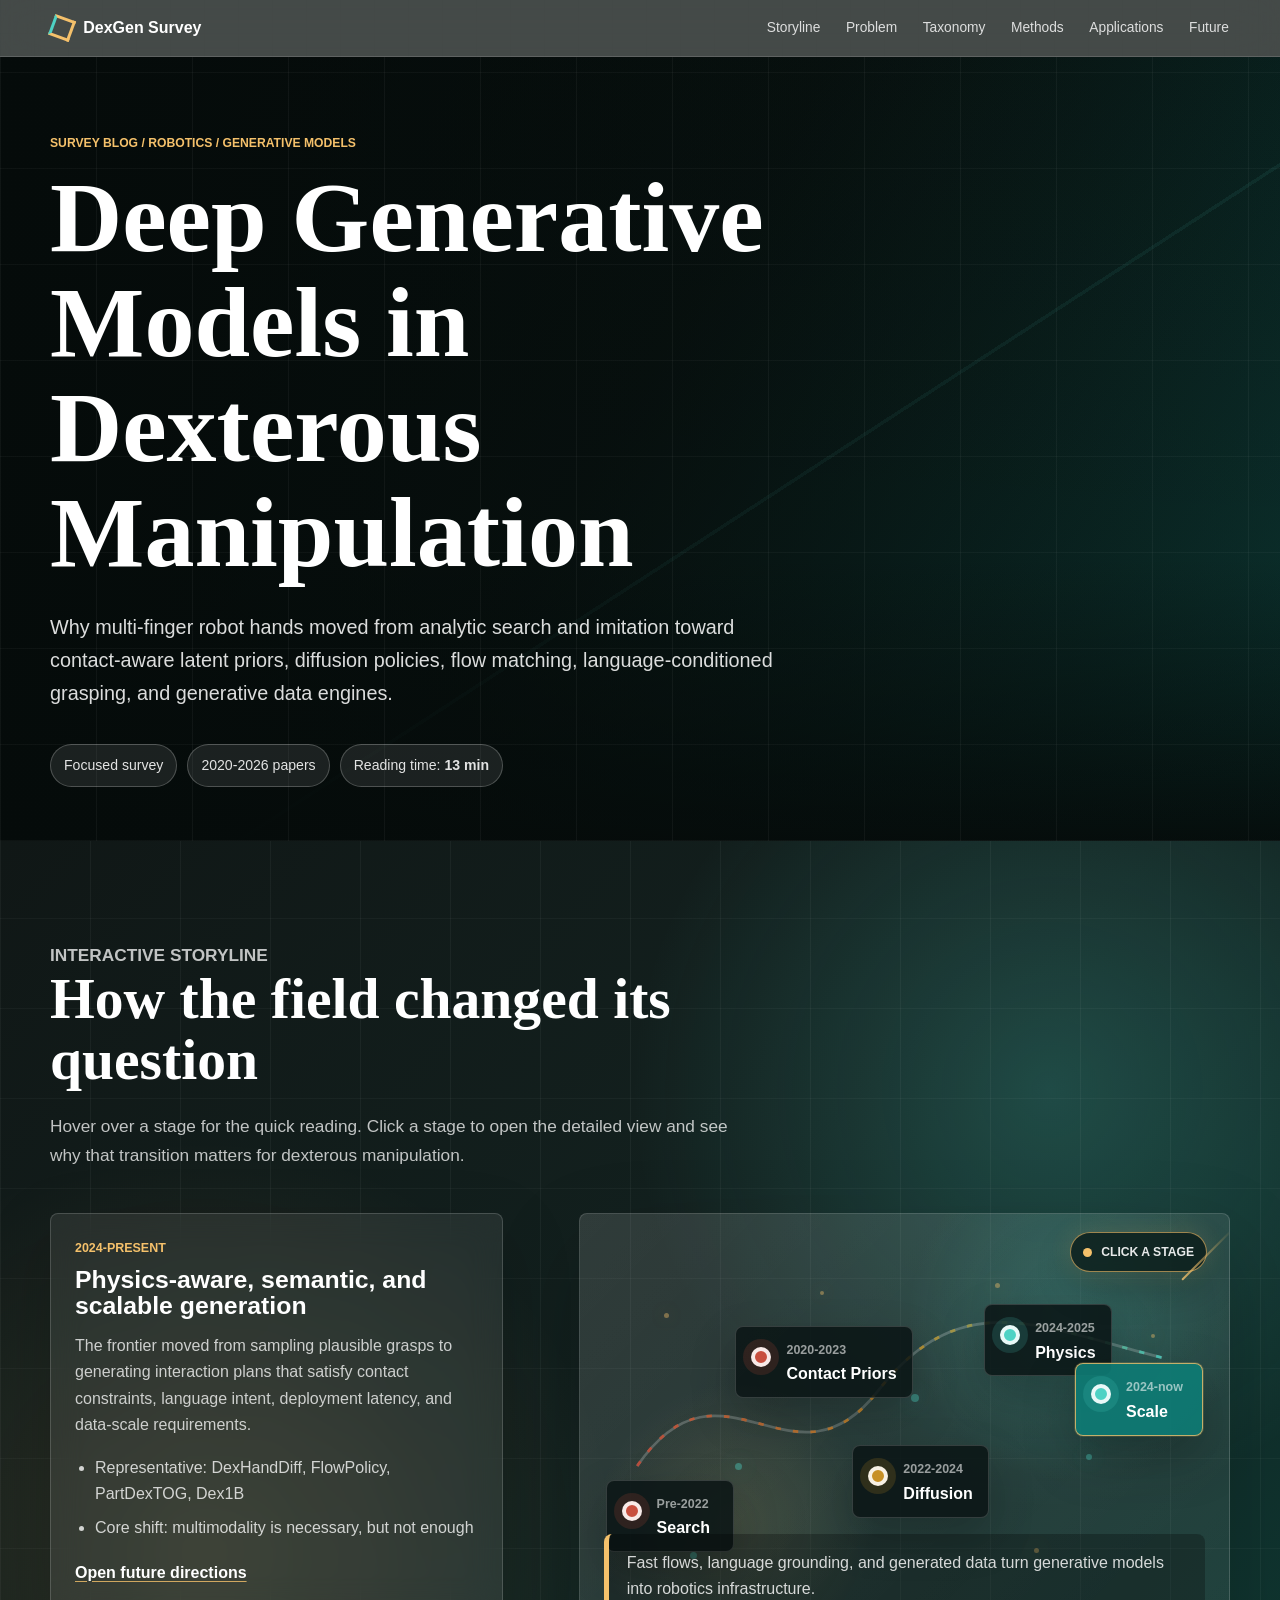
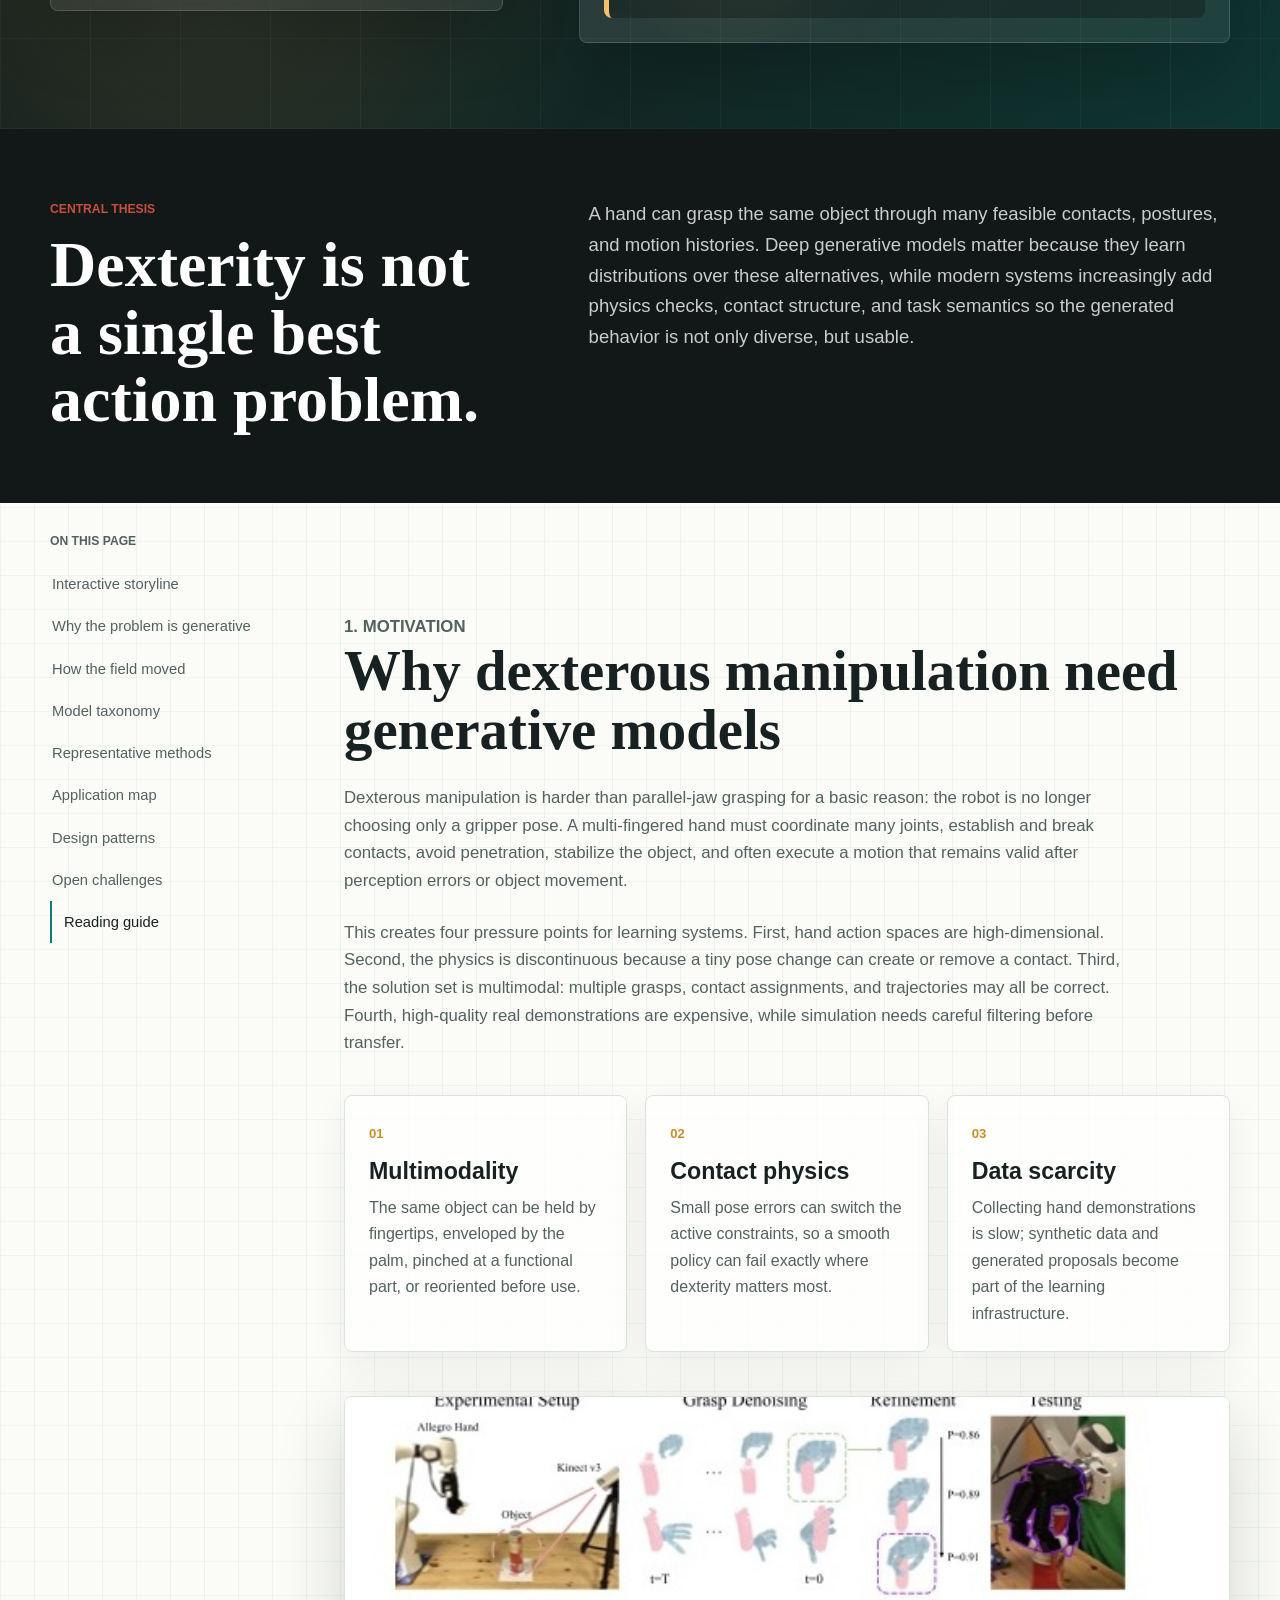
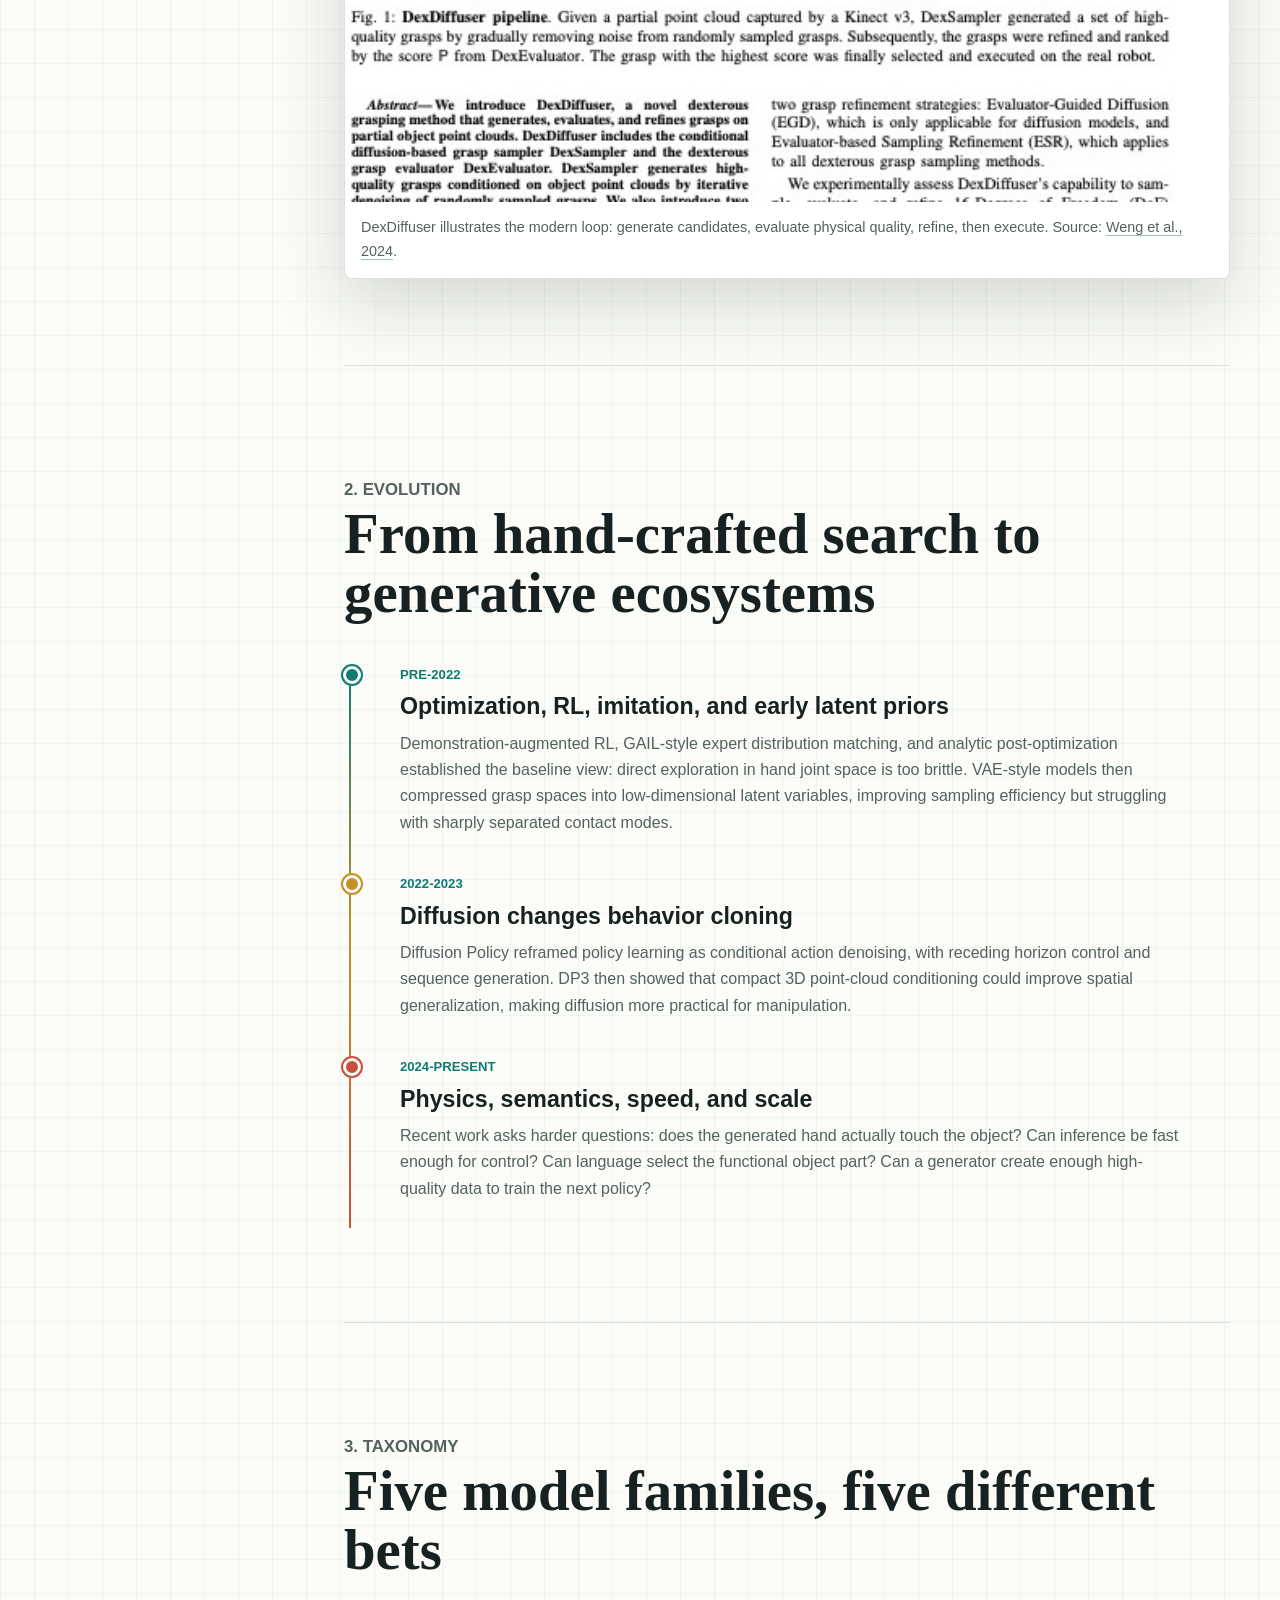
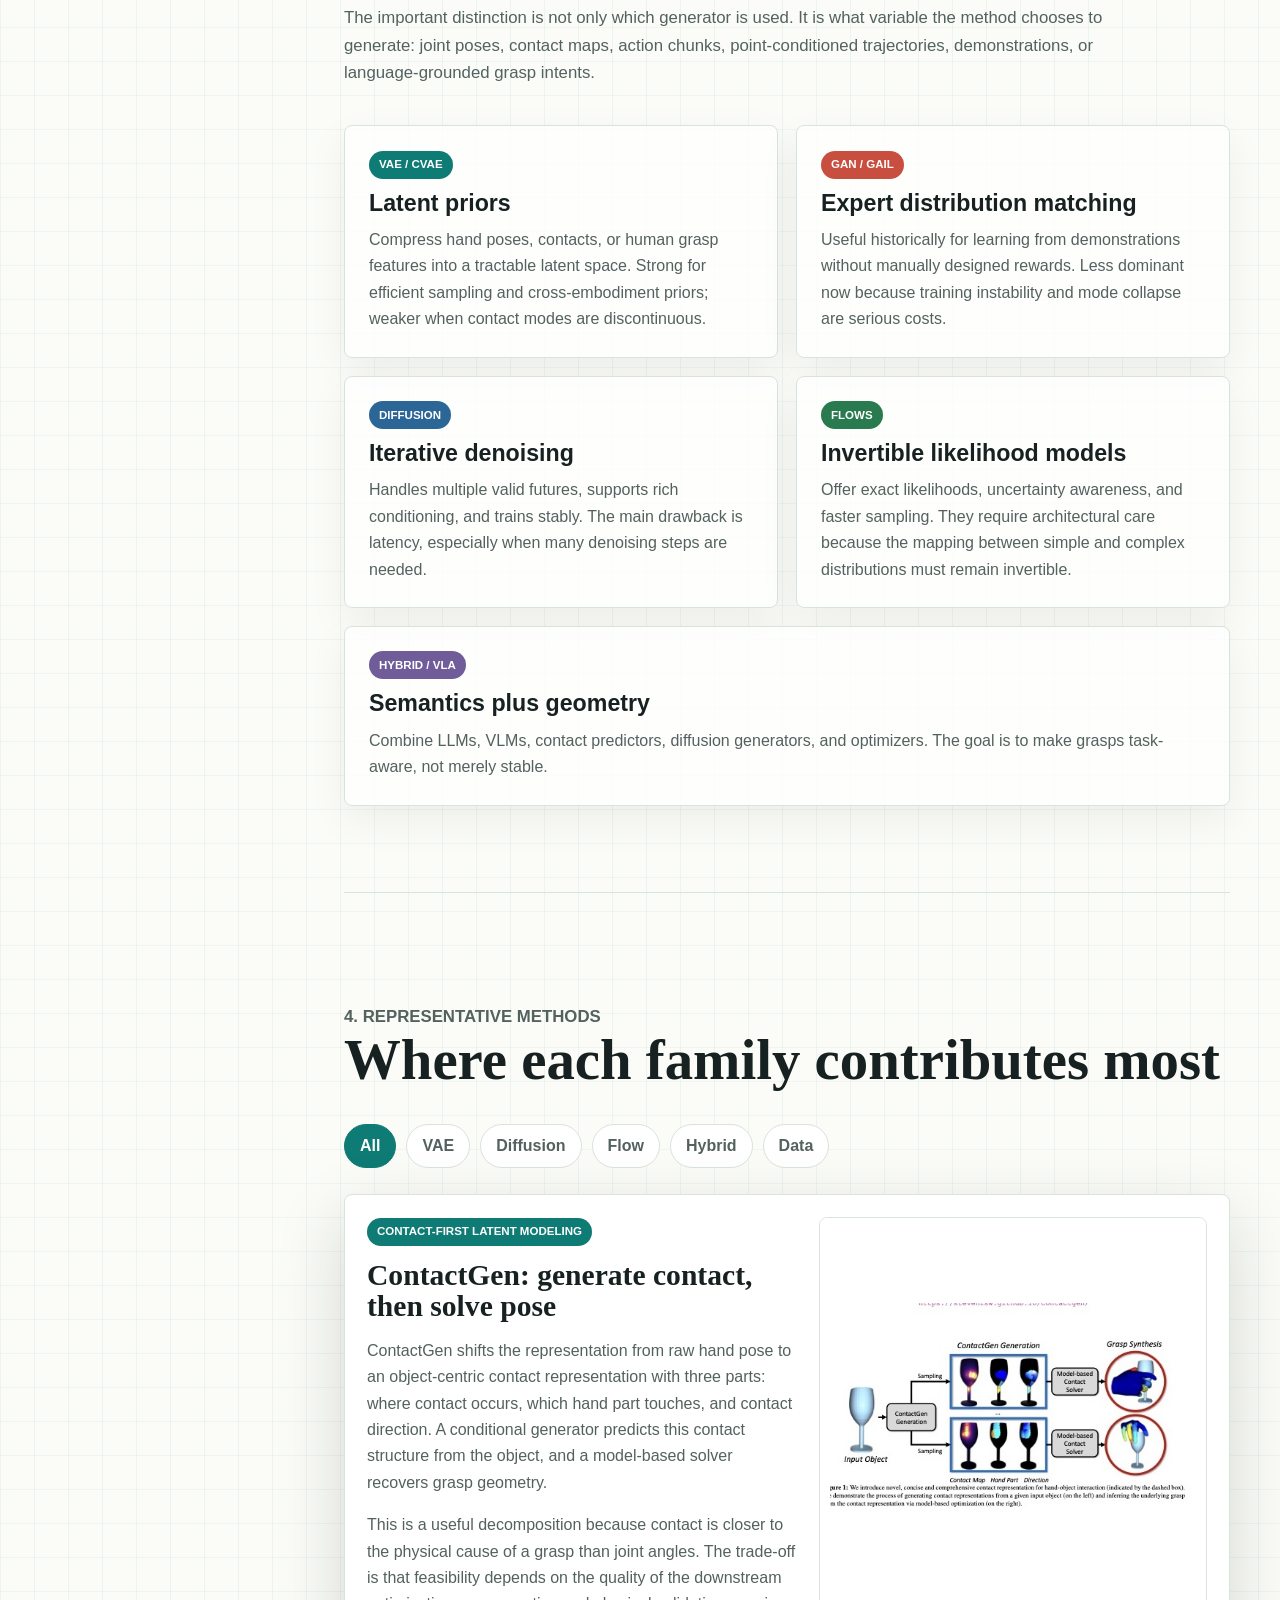
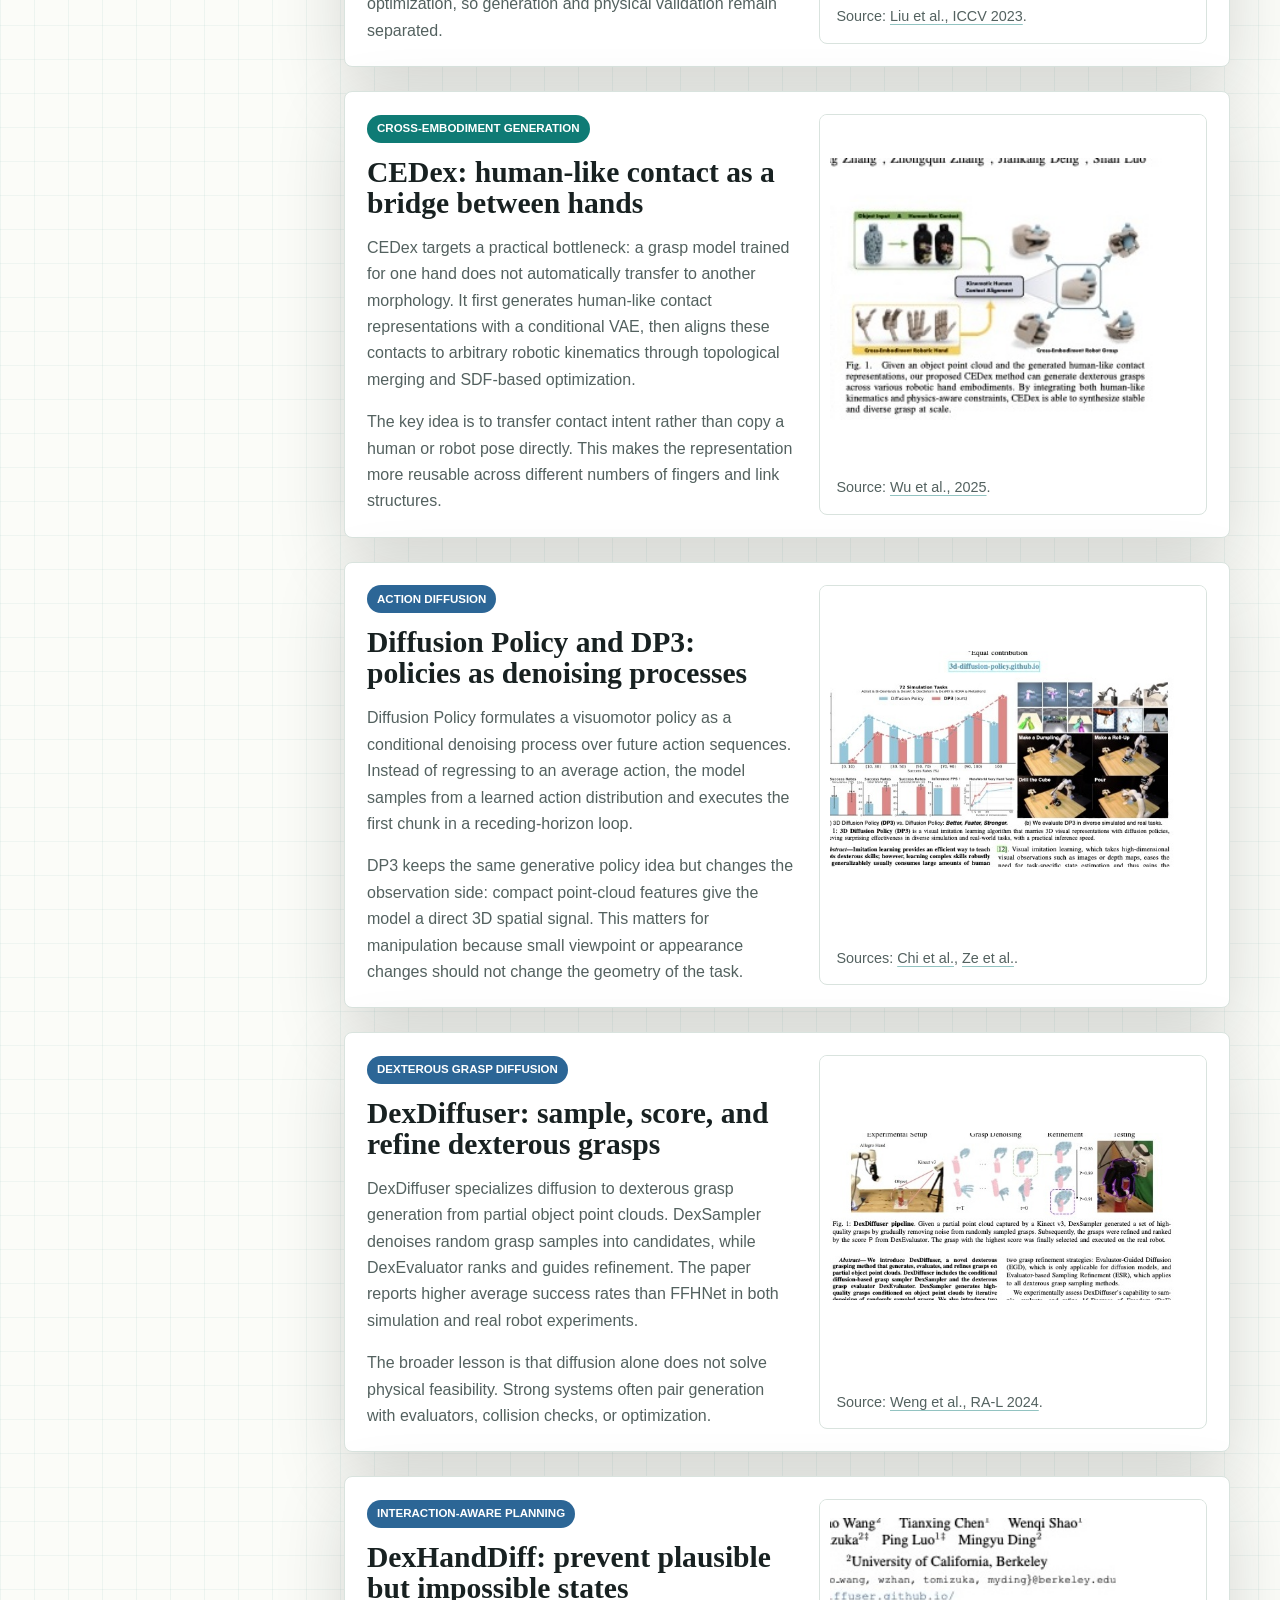
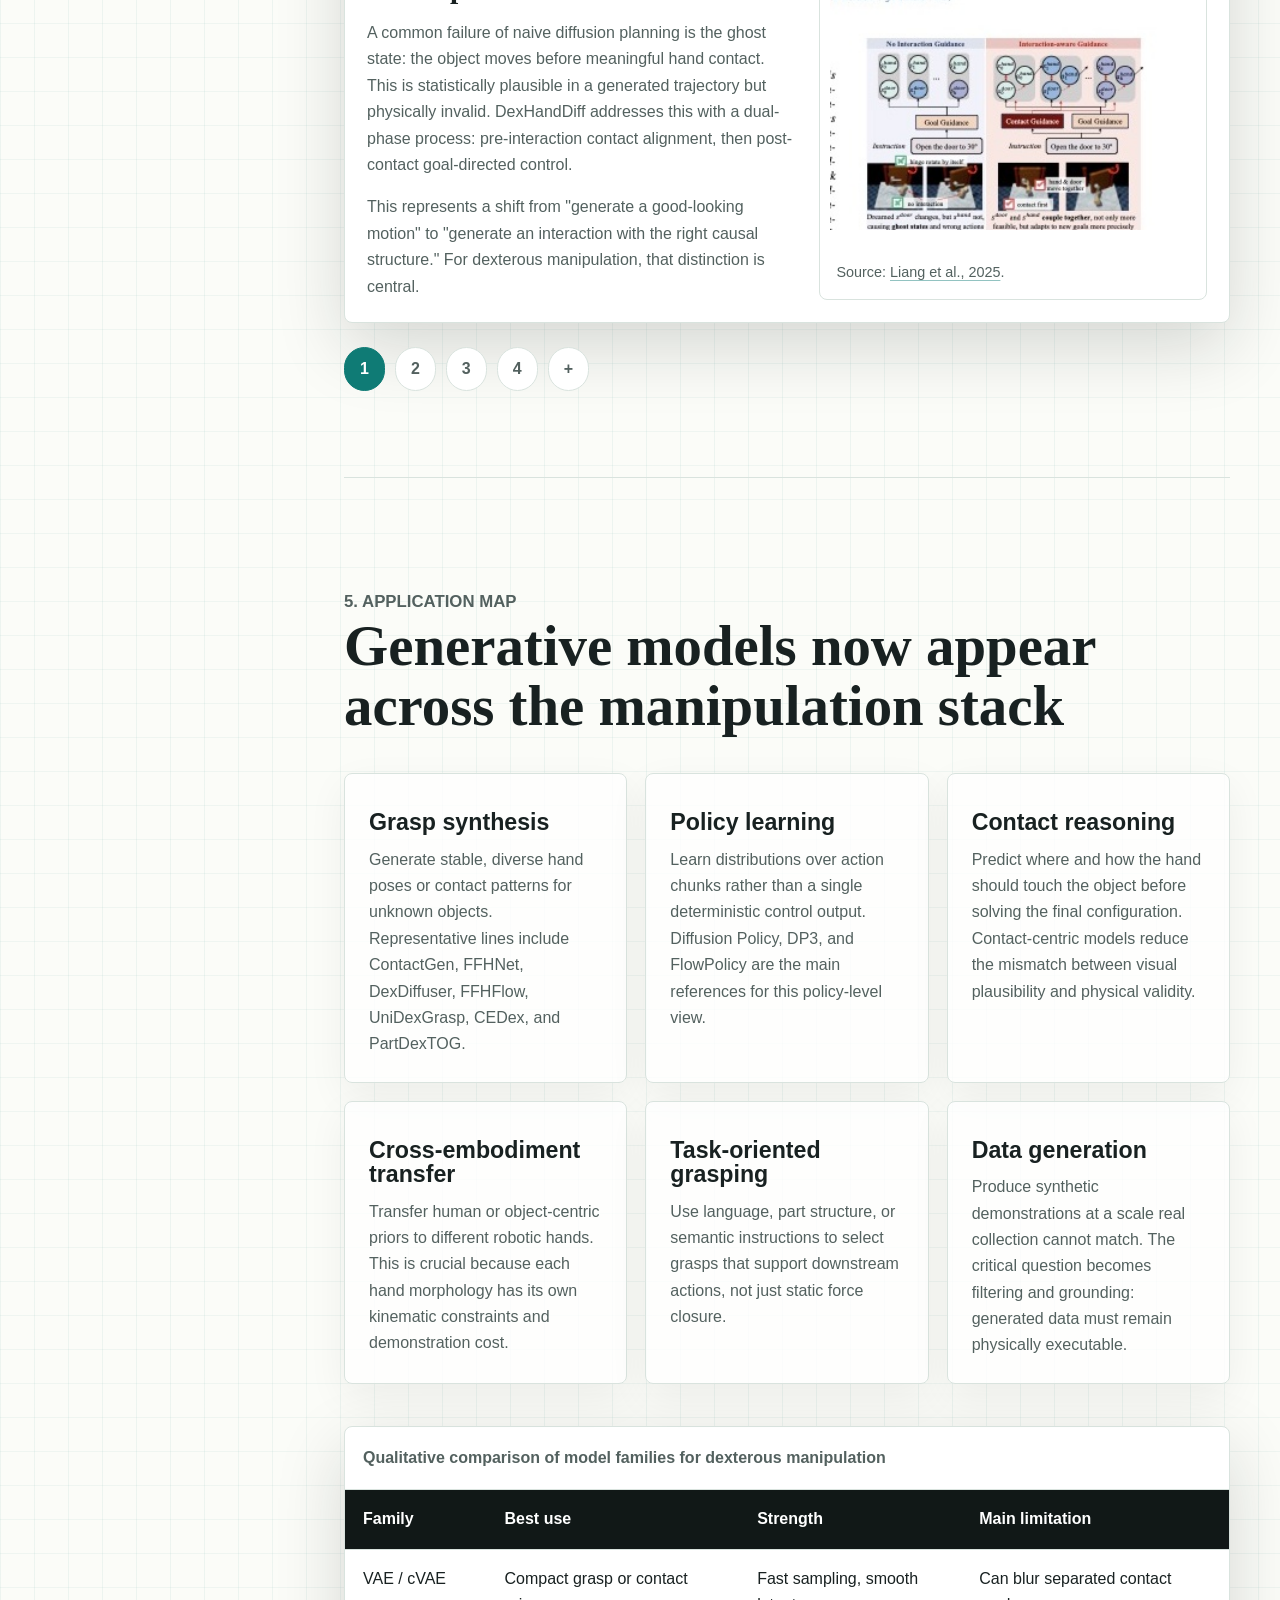
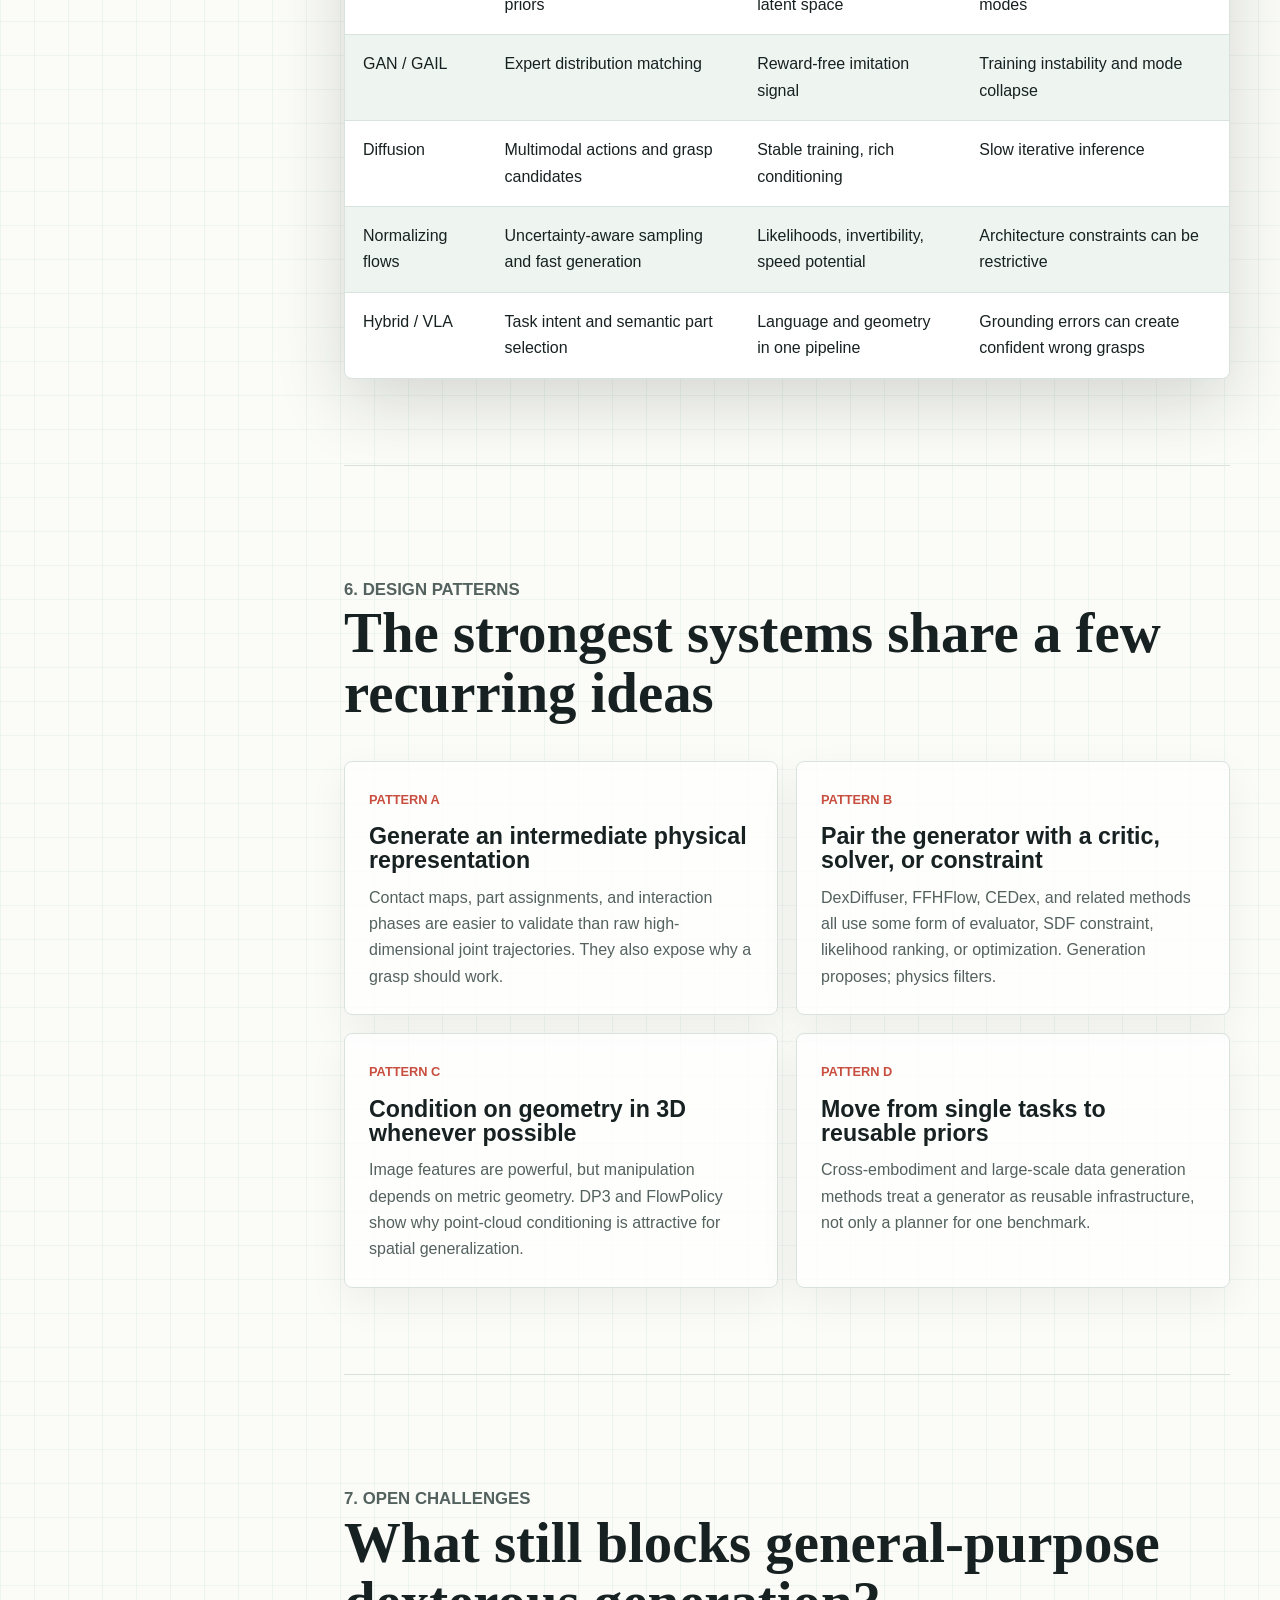
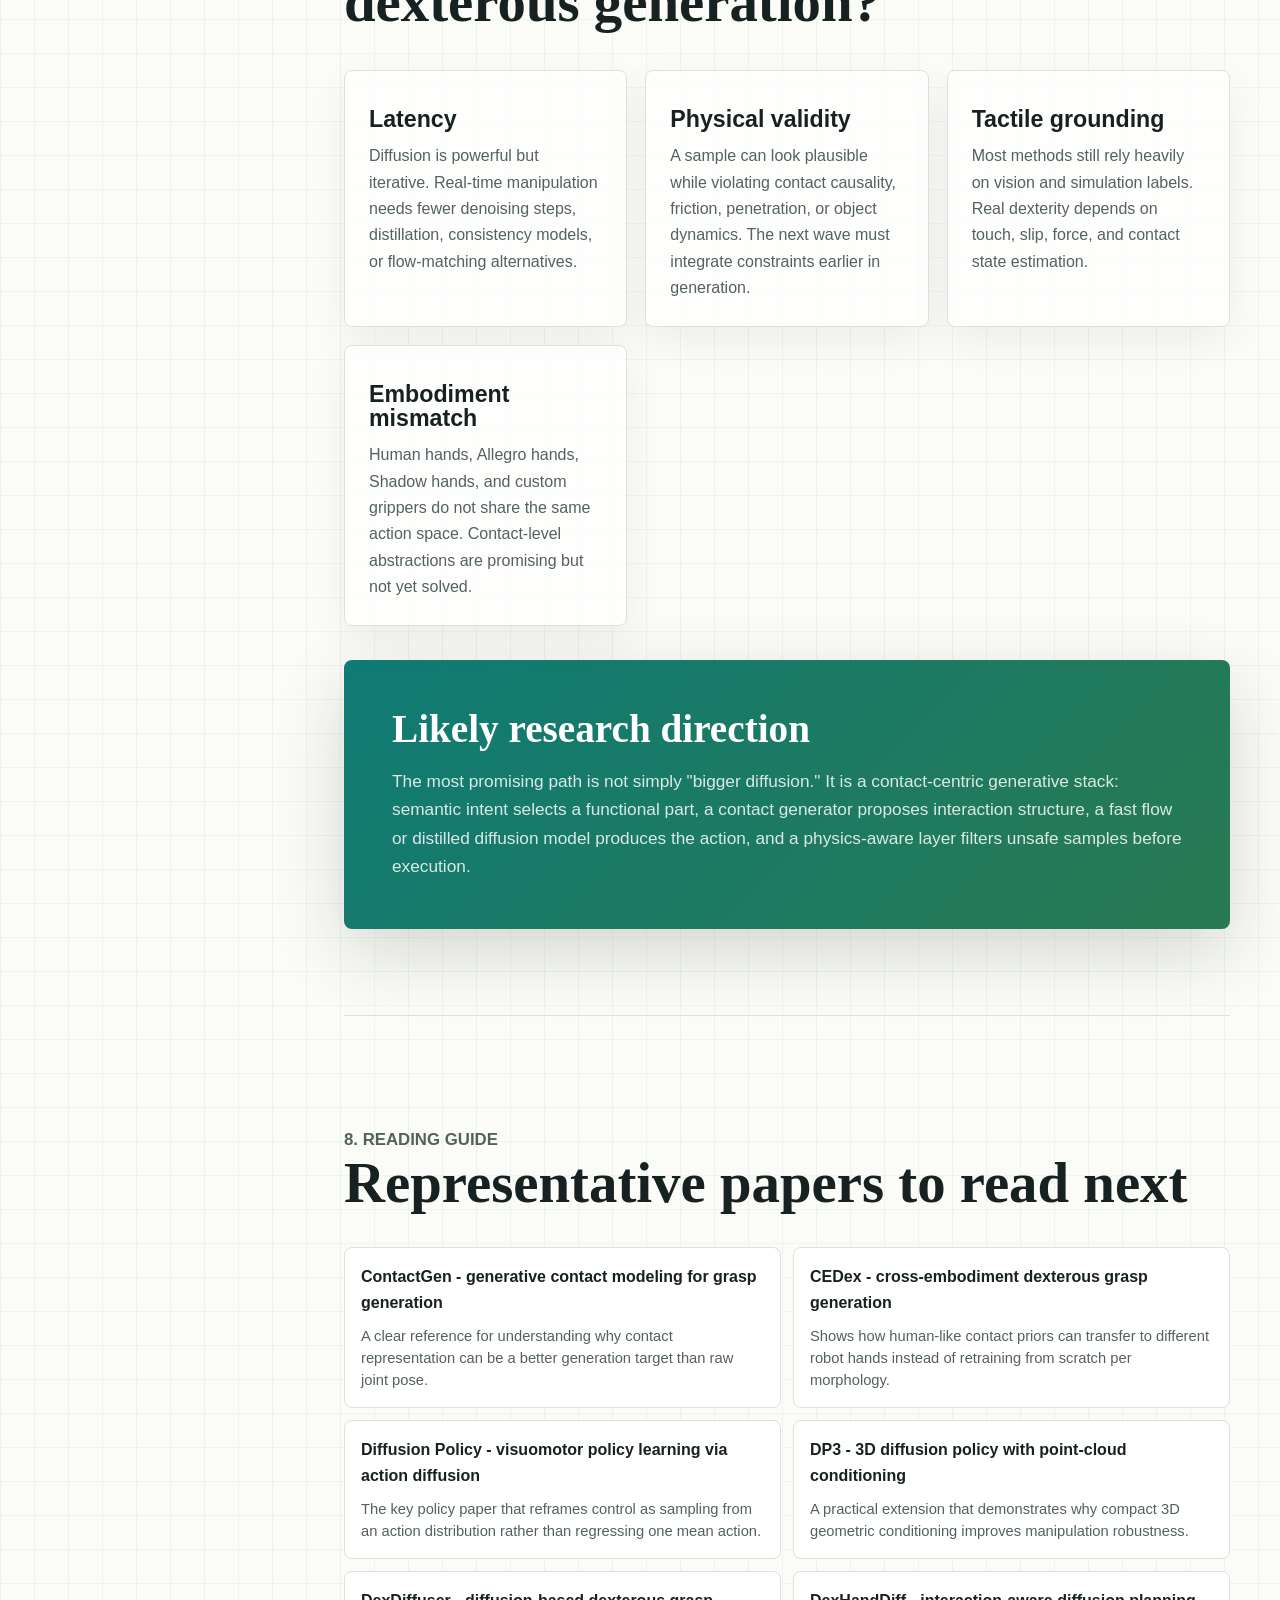
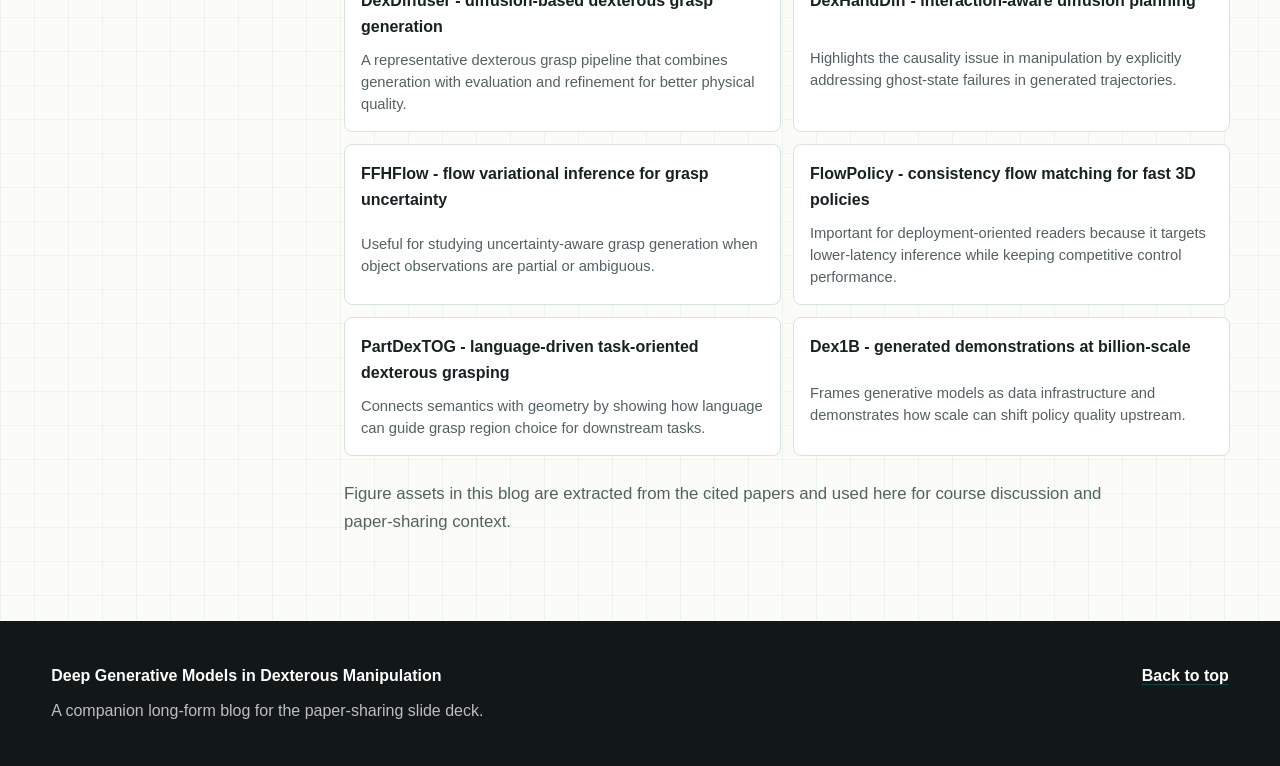
==== commit 1ca99f04: "Initial commit" ====
--- a/index.html
+++ b/index.html
@@ -246,7 +246,7 @@
         <article class="article">
           <section id="problem" class="article-section">
             <p class="label">1. Motivation</p>
-            <h2>Why dexterous manipulation became a generative modeling problem</h2>
+            <h2>Why dexterous manipulation need generative models </h2>
             <p>
               Dexterous manipulation is harder than parallel-jaw grasping for a
               basic reason: the robot is no longer choosing only a gripper pose.
@@ -694,6 +694,165 @@
                   </figcaption>
                 </figure>
               </article>
+
+              <article class="method-card text-only" id="method-cgf" data-family="vae">
+                <div class="method-copy">
+                  <span class="chip vae">Continuous grasping with cVAE</span>
+                  <h3>Learning Continuous Grasping Function with a Dexterous Hand from Human Demonstrations</h3>
+                  <p>
+                    This work learns a Continuous Grasping Function for dexterous hand manipulation from human demonstrations. It retargets human-object interaction trajectories to robot hand demonstrations, then trains a conditional variational autoencoder to generate smooth, continuous-time grasping motions. The model samples multiple candidate plans, tested in simulation and transferred to a real Allegro Hand.
+                  </p>
+                  <p>
+                    Source:
+                    <a href="https://arxiv.org/abs/2207.05053">arXiv</a>.
+                  </p>
+                </div>
+              </article>
+
+              <article class="method-card text-only" id="method-ugg" data-family="diffusion">
+                <div class="method-copy">
+                  <span class="chip diffusion">Unified diffusion grasping</span>
+                  <h3>UGG: Unified Generative Grasping</h3>
+                  <p>
+                    UGG proposes a unified diffusion-based framework for dexterous grasp generation. Instead of regressing one hand pose, it jointly models object point clouds, hand parameters, and contact information. A transformer diffusion model generates diverse grasp candidates, while a lightweight discriminator improves physical success. It also supports reverse generation, such as inferring object information from hand configurations.
+                  </p>
+                  <p>
+                    Source:
+                    <a href="https://arxiv.org/abs/2311.16917">arXiv</a>.
+                  </p>
+                </div>
+              </article>
+
+              <article class="method-card text-only" id="method-unidexfpm" data-family="diffusion">
+                <div class="method-copy">
+                  <span class="chip diffusion">Pre-grasp diffusion policy</span>
+                  <h3>UniDexFPM: Universal Dexterous Functional Pre-grasp Manipulation Via Diffusion Policy</h3>
+                  <p>
+                    UniDexFPM studies functional pre-grasp manipulation, where a dexterous hand repositions or reorients objects before grasping. It uses diffusion policy to generate control actions conditioned on object state, goal pose, and hand-object interaction. The policy models multi-modal contact-rich behavior, enabling robust preparation for later functional grasping across diverse scenarios.
+                  </p>
+                  <p>
+                    Source:
+                    <a href="https://arxiv.org/abs/2403.12421">arXiv</a>.
+                  </p>
+                </div>
+              </article>
+
+              <article class="method-card text-only" id="method-dexgangrasp" data-family="hybrid">
+                <div class="method-copy">
+                  <span class="chip hybrid">GAN-based task grasping</span>
+                  <h3>DexGANGrasp: Dexterous Generative Adversarial Grasping Synthesis for Task-Oriented Manipulation</h3>
+                  <p>
+                    DexGANGrasp uses a conditional GAN to synthesize dexterous grasps from single-view observations in real time. DexGenerator proposes candidate hand configurations and DexEvaluator judges grasp stability. The method supports both general and task-oriented grasping, and later integrates affordance prompting with multimodal language-vision models for semantically grounded manipulation.
+                  </p>
+                  <p>
+                    Source:
+                    <a href="https://arxiv.org/abs/2407.17348">arXiv</a>.
+                  </p>
+                </div>
+              </article>
+
+              <article class="method-card text-only" id="method-dexgraspnet2" data-family="diffusion">
+                <div class="method-copy">
+                  <span class="chip diffusion">Cluttered-scene diffusion grasping</span>
+                  <h3>DexGraspNet 2.0: Learning Generative Dexterous Grasping in Large-scale Synthetic Cluttered Scenes</h3>
+                  <p>
+                    DexGraspNet 2.0 introduces a large synthetic benchmark for dexterous grasping in cluttered scenes, with thousands of scenes and hundreds of millions of grasps. It also proposes a two-stage generative method using diffusion conditioned on local geometry. The model generates feasible grasps under clutter and demonstrates strong zero-shot sim-to-real transfer.
+                  </p>
+                  <p>
+                    Source:
+                    <a href="https://arxiv.org/abs/2410.23004">arXiv</a>.
+                  </p>
+                </div>
+              </article>
+
+              <article class="method-card text-only" id="method-arcap" data-family="data">
+                <div class="method-copy">
+                  <span class="chip data">AR-assisted demonstration data</span>
+                  <h3>ARCap: Collecting High-quality Human Demonstrations for Robot Learning with Augmented Reality Feedback</h3>
+                  <p>
+                    ARCap is primarily a data-collection system, but directly supports generative policy learning. It uses augmented-reality visual feedback and haptic warnings to help users collect robot-executable demonstrations that respect kinematics and avoid collisions. These higher-quality demonstrations can train methods such as diffusion policies for dexterous or cross-embodiment manipulation.
+                  </p>
+                  <p>
+                    Source:
+                    <a href="https://arxiv.org/abs/2410.08464">arXiv</a>.
+                  </p>
+                </div>
+              </article>
+
+              <article class="method-card text-only" id="method-vla-switch" data-family="hybrid">
+                <div class="method-copy">
+                  <span class="chip hybrid">VLA + diffusion control switching</span>
+                  <h3>Vision-Language-Action Model and Diffusion Policy Switching Enables Dexterous Control of an Anthropomorphic Hand</h3>
+                  <p>
+                    This work combines a fine-tuned vision-language-action model with a diffusion policy for dexterous control of a 13-DoF anthropomorphic hand. The VLA model handles language-conditioned high-level planning, while diffusion handles precise low-level interactions. A learned switching signal transitions between them for more robust language-guided pick-and-place and error recovery.
+                  </p>
+                  <p>
+                    Source:
+                    <a href="https://arxiv.org/abs/2410.14022">arXiv</a>.
+                  </p>
+                </div>
+              </article>
+
+              <article class="method-card text-only" id="method-visuomotor-diffusion" data-family="diffusion">
+                <div class="method-copy">
+                  <span class="chip diffusion">Real-world in-hand diffusion</span>
+                  <h3>Learning Dexterous In-Hand Manipulation with Multifingered Hands via Visuomotor Diffusion</h3>
+                  <p>
+                    This paper learns real-world dexterous in-hand manipulation using visuomotor diffusion policies. Demonstrations are collected via an AR teleoperation setup for the Allegro Hand and filtered to remove low-quality trajectories. The diffusion policy maps visual observations and robot states to actions, enabling complex multi-finger skills such as one-handed bottle-lid unscrewing.
+                  </p>
+                  <p>
+                    Source:
+                    <a href="https://arxiv.org/abs/2503.02587">arXiv</a>.
+                  </p>
+                </div>
+              </article>
+
+              <article class="method-card text-only" id="method-afforddexgrasp" data-family="flow">
+                <div class="method-copy">
+                  <span class="chip flow">Language-guided flow matching</span>
+                  <h3>AffordDexGrasp: Open-set Language-guided Dexterous Grasp with Generalizable-Instructive Affordance</h3>
+                  <p>
+                    AffordDexGrasp addresses open-set, language-guided dexterous grasping by bridging language semantics and hand actions through a generalizable affordance representation. It uses Affordance Flow Matching to generate language-conditioned affordances and Grasp Flow Matching to generate grasps from those affordances, improving generalization to unseen object categories and task instructions.
+                  </p>
+                  <p>
+                    Source:
+                    <a href="https://arxiv.org/abs/2503.07360">arXiv</a>.
+                  </p>
+                </div>
+              </article>
+
+              <article class="method-card text-only" id="method-g-dexgrasp" data-family="hybrid">
+                <div class="method-copy">
+                  <span class="chip hybrid">Retrieval-augmented generation</span>
+                  <h3>G-DexGrasp: Generalizable Dexterous Grasping Synthesis Via Part-Aware Prior Retrieval and Prior-Assisted Generation</h3>
+                  <p>
+                    G-DexGrasp uses a retrieval-augmented generation pipeline for task-oriented dexterous grasp synthesis. It first retrieves part-aware priors, including contact parts and affordance-related grasp distributions, then uses them to guide hand-configuration synthesis and refinement. This prior-assisted generation makes grasps more plausible for unseen object categories and language instructions.
+                  </p>
+                  <p>
+                    Source:
+                    <a href="https://arxiv.org/abs/2503.19457">arXiv</a>.
+                  </p>
+                </div>
+              </article>
+
+              <article class="method-card text-only" id="method-contact2motion" data-family="hybrid">
+                <div class="method-copy">
+                  <span class="chip hybrid">Contact-guided motion generation</span>
+                  <h3>Contact2Motion: Contact guided dexterous grasp motion generation with synergy embedded optimization</h3>
+                  <p>
+                    Contact2Motion focuses on generating complete dexterous grasp motions, not only final poses. It uses contact information as guidance and combines motion generation with synergy-embedded optimization. The generative stage predicts contact- or motion-related structures, while optimization enforces hand synergies and physical plausibility, producing smoother and more controllable grasp trajectories.
+                  </p>
+                  <p>
+                    Source:
+                    <a href="https://journals.sagepub.com/doi/10.1177/02783649251364392">Sage Journals</a>.
+                  </p>
+                </div>
+              </article>
+            </div>
+
+            <div class="methods-pagination" aria-label="Methods pagination" hidden>
+              <div class="methods-page-numbers" role="group" aria-label="Method pages"></div>
+              <button class="methods-page-next" type="button" aria-label="Go to next page">+</button>
             </div>
           </section>
 
@@ -883,17 +1042,6 @@
               </article>
             </div>
 
-            <figure class="wide-figure">
-              <img
-                src="assets/deck_figures/flowpolicy_speedband.jpg"
-                alt="FlowPolicy speed band showing fast flow-based policy generation"
-              />
-              <figcaption>
-                Fast generation is becoming a central research target. Source:
-                <a href="https://arxiv.org/abs/2412.04987">FlowPolicy</a>.
-              </figcaption>
-            </figure>
-
             <div class="future-callout">
               <h3>Likely research direction</h3>
               <p>
@@ -911,16 +1059,46 @@
             <p class="label">8. Reading Guide</p>
             <h2>Representative papers to read next</h2>
             <div class="reference-grid">
-              <a href="https://arxiv.org/abs/2310.03740">ContactGen - generative contact modeling for grasp generation</a>
-              <a href="https://arxiv.org/abs/2509.24661">CEDex - cross-embodiment dexterous grasp generation</a>
-              <a href="https://arxiv.org/abs/2303.04137">Diffusion Policy - visuomotor policy learning via action diffusion</a>
-              <a href="https://arxiv.org/abs/2403.03954">DP3 - 3D diffusion policy with point-cloud conditioning</a>
-              <a href="https://arxiv.org/abs/2402.02989">DexDiffuser - diffusion-based dexterous grasp generation</a>
-              <a href="https://arxiv.org/abs/2411.18562">DexHandDiff - interaction-aware diffusion planning</a>
-              <a href="https://proceedings.mlr.press/v305/feng25a.html">FFHFlow - flow variational inference for grasp uncertainty</a>
-              <a href="https://arxiv.org/abs/2412.04987">FlowPolicy - consistency flow matching for fast 3D policies</a>
-              <a href="https://arxiv.org/abs/2505.12294">PartDexTOG - language-driven task-oriented dexterous grasping</a>
-              <a href="https://arxiv.org/abs/2506.17198">Dex1B - generated demonstrations at billion-scale</a>
+              <a href="https://arxiv.org/abs/2310.03740">
+                <span class="ref-title">ContactGen - generative contact modeling for grasp generation</span>
+                <span class="ref-value">A clear reference for understanding why contact representation can be a better generation target than raw joint pose.</span>
+              </a>
+              <a href="https://arxiv.org/abs/2509.24661">
+                <span class="ref-title">CEDex - cross-embodiment dexterous grasp generation</span>
+                <span class="ref-value">Shows how human-like contact priors can transfer to different robot hands instead of retraining from scratch per morphology.</span>
+              </a>
+              <a href="https://arxiv.org/abs/2303.04137">
+                <span class="ref-title">Diffusion Policy - visuomotor policy learning via action diffusion</span>
+                <span class="ref-value">The key policy paper that reframes control as sampling from an action distribution rather than regressing one mean action.</span>
+              </a>
+              <a href="https://arxiv.org/abs/2403.03954">
+                <span class="ref-title">DP3 - 3D diffusion policy with point-cloud conditioning</span>
+                <span class="ref-value">A practical extension that demonstrates why compact 3D geometric conditioning improves manipulation robustness.</span>
+              </a>
+              <a href="https://arxiv.org/abs/2402.02989">
+                <span class="ref-title">DexDiffuser - diffusion-based dexterous grasp generation</span>
+                <span class="ref-value">A representative dexterous grasp pipeline that combines generation with evaluation and refinement for better physical quality.</span>
+              </a>
+              <a href="https://arxiv.org/abs/2411.18562">
+                <span class="ref-title">DexHandDiff - interaction-aware diffusion planning</span>
+                <span class="ref-value">Highlights the causality issue in manipulation by explicitly addressing ghost-state failures in generated trajectories.</span>
+              </a>
+              <a href="https://proceedings.mlr.press/v305/feng25a.html">
+                <span class="ref-title">FFHFlow - flow variational inference for grasp uncertainty</span>
+                <span class="ref-value">Useful for studying uncertainty-aware grasp generation when object observations are partial or ambiguous.</span>
+              </a>
+              <a href="https://arxiv.org/abs/2412.04987">
+                <span class="ref-title">FlowPolicy - consistency flow matching for fast 3D policies</span>
+                <span class="ref-value">Important for deployment-oriented readers because it targets lower-latency inference while keeping competitive control performance.</span>
+              </a>
+              <a href="https://arxiv.org/abs/2505.12294">
+                <span class="ref-title">PartDexTOG - language-driven task-oriented dexterous grasping</span>
+                <span class="ref-value">Connects semantics with geometry by showing how language can guide grasp region choice for downstream tasks.</span>
+              </a>
+              <a href="https://arxiv.org/abs/2506.17198">
+                <span class="ref-title">Dex1B - generated demonstrations at billion-scale</span>
+                <span class="ref-value">Frames generative models as data infrastructure and demonstrates how scale can shift policy quality upstream.</span>
+              </a>
             </div>
             <p class="source-note">
               Figure assets in this blog are extracted from the cited papers and
--- a/styles.css
+++ b/styles.css
@@ -1017,6 +1017,54 @@
   margin-top: 26px;
 }
 
+.methods-pagination {
+  display: flex;
+  align-items: center;
+  gap: 10px;
+  margin-top: 24px;
+}
+
+.methods-page-numbers {
+  display: flex;
+  flex-wrap: wrap;
+  gap: 10px;
+}
+
+.methods-page-button,
+.methods-page-next {
+  min-height: 38px;
+  padding: 8px 15px;
+  border: 1px solid var(--line);
+  border-radius: 999px;
+  background: #ffffff;
+  color: var(--muted);
+  font: inherit;
+  font-weight: 800;
+  cursor: pointer;
+}
+
+.methods-page-button.active,
+.methods-page-button:hover,
+.methods-page-next:hover {
+  border-color: var(--teal);
+  color: #ffffff;
+  background: var(--teal);
+}
+
+.methods-page-button:focus-visible,
+.methods-page-next:focus-visible {
+  outline: 2px solid rgba(15, 123, 117, 0.35);
+  outline-offset: 2px;
+}
+
+.methods-page-next:disabled {
+  opacity: 0.5;
+  cursor: not-allowed;
+  border-color: var(--line);
+  color: var(--muted);
+  background: #ffffff;
+}
+
 .method-card {
   display: grid;
   grid-template-columns: minmax(0, 1.05fr) minmax(280px, 0.95fr);
@@ -1029,6 +1077,10 @@
   box-shadow: var(--shadow);
 }
 
+.method-card.text-only {
+  grid-template-columns: minmax(0, 1fr);
+}
+
 .method-card.is-hidden {
   display: none;
 }
@@ -1179,15 +1231,27 @@
 }
 
 .reference-grid a {
-  display: block;
-  min-height: 64px;
+  display: grid;
+  gap: 8px;
+  min-height: 110px;
   padding: 16px;
   border: 1px solid var(--line);
   border-radius: var(--radius);
   background: #ffffff;
   color: var(--ink);
+  text-decoration: none;
+}
+
+.ref-title {
   font-weight: 800;
-  text-decoration: none;
+}
+
+.ref-value {
+  display: block;
+  color: var(--muted);
+  font-size: 0.92rem;
+  font-weight: 400;
+  line-height: 1.5;
 }
 
 .reference-grid a:hover {
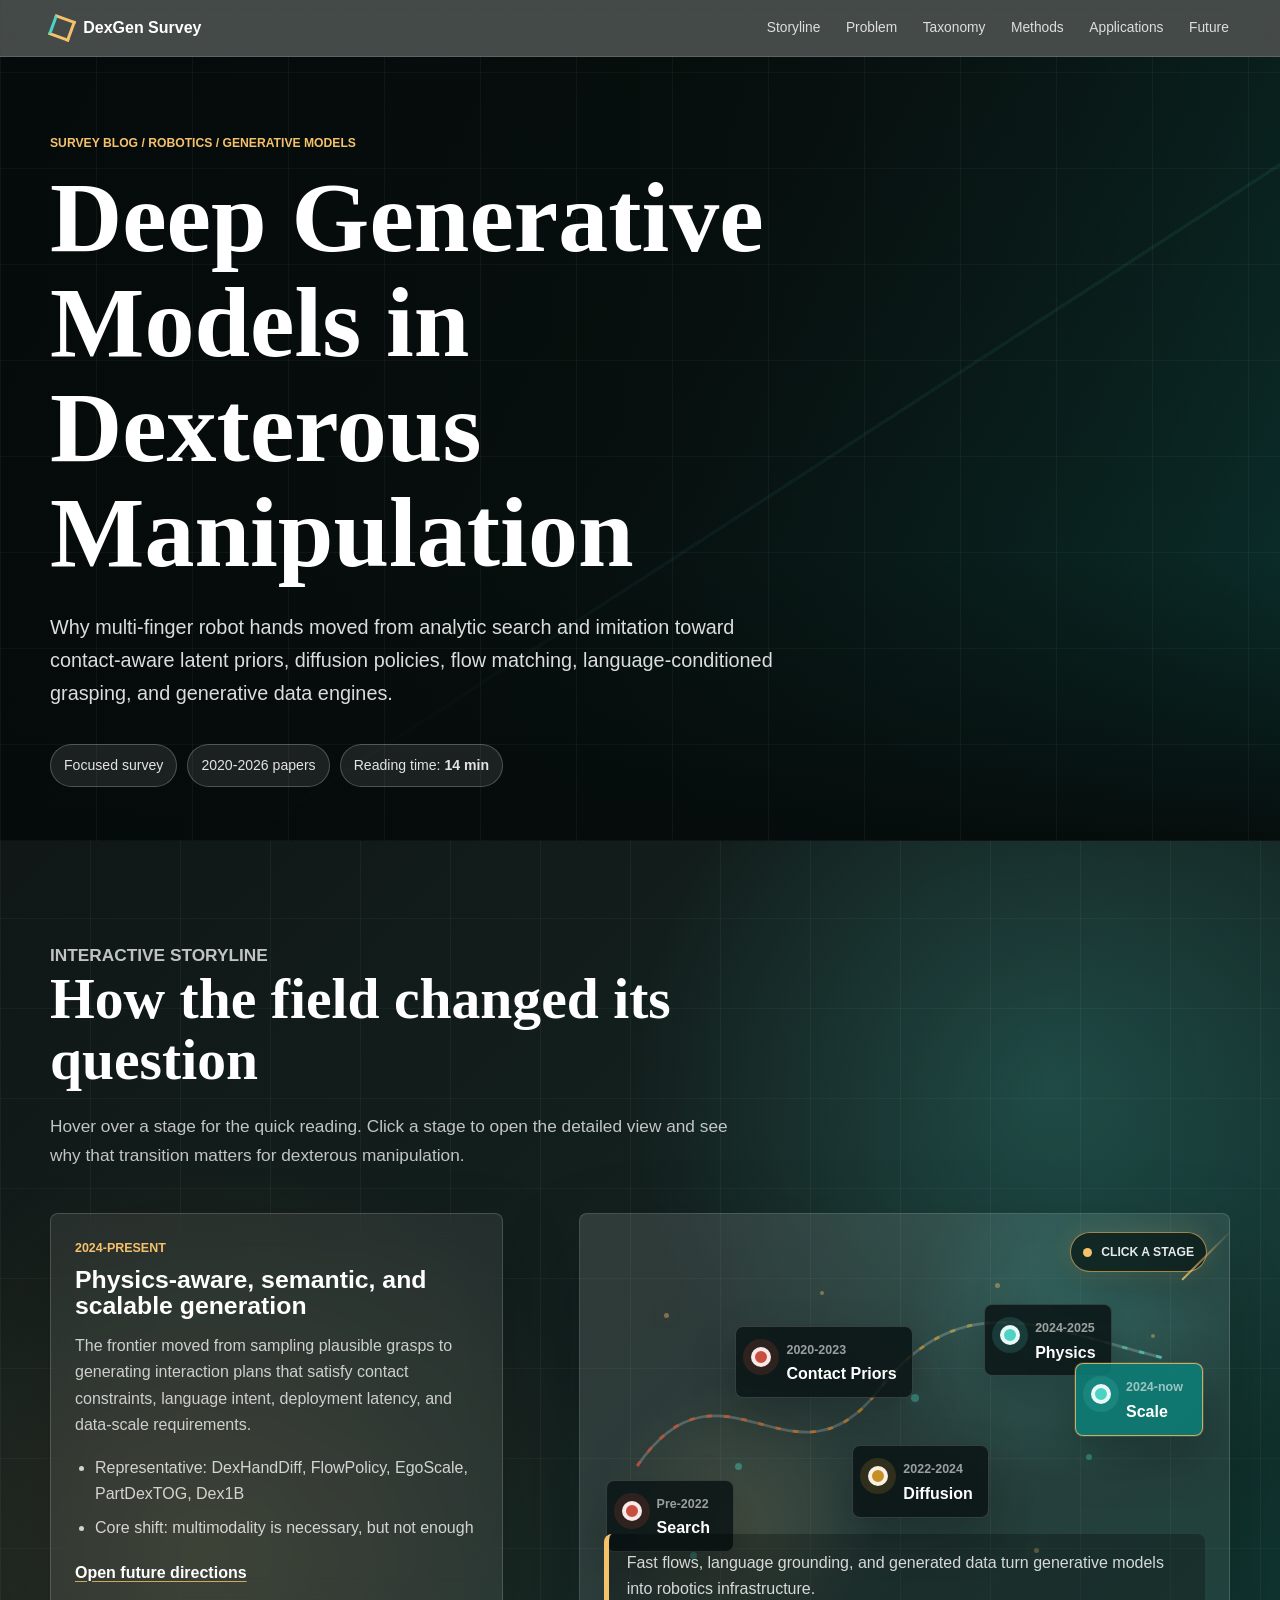
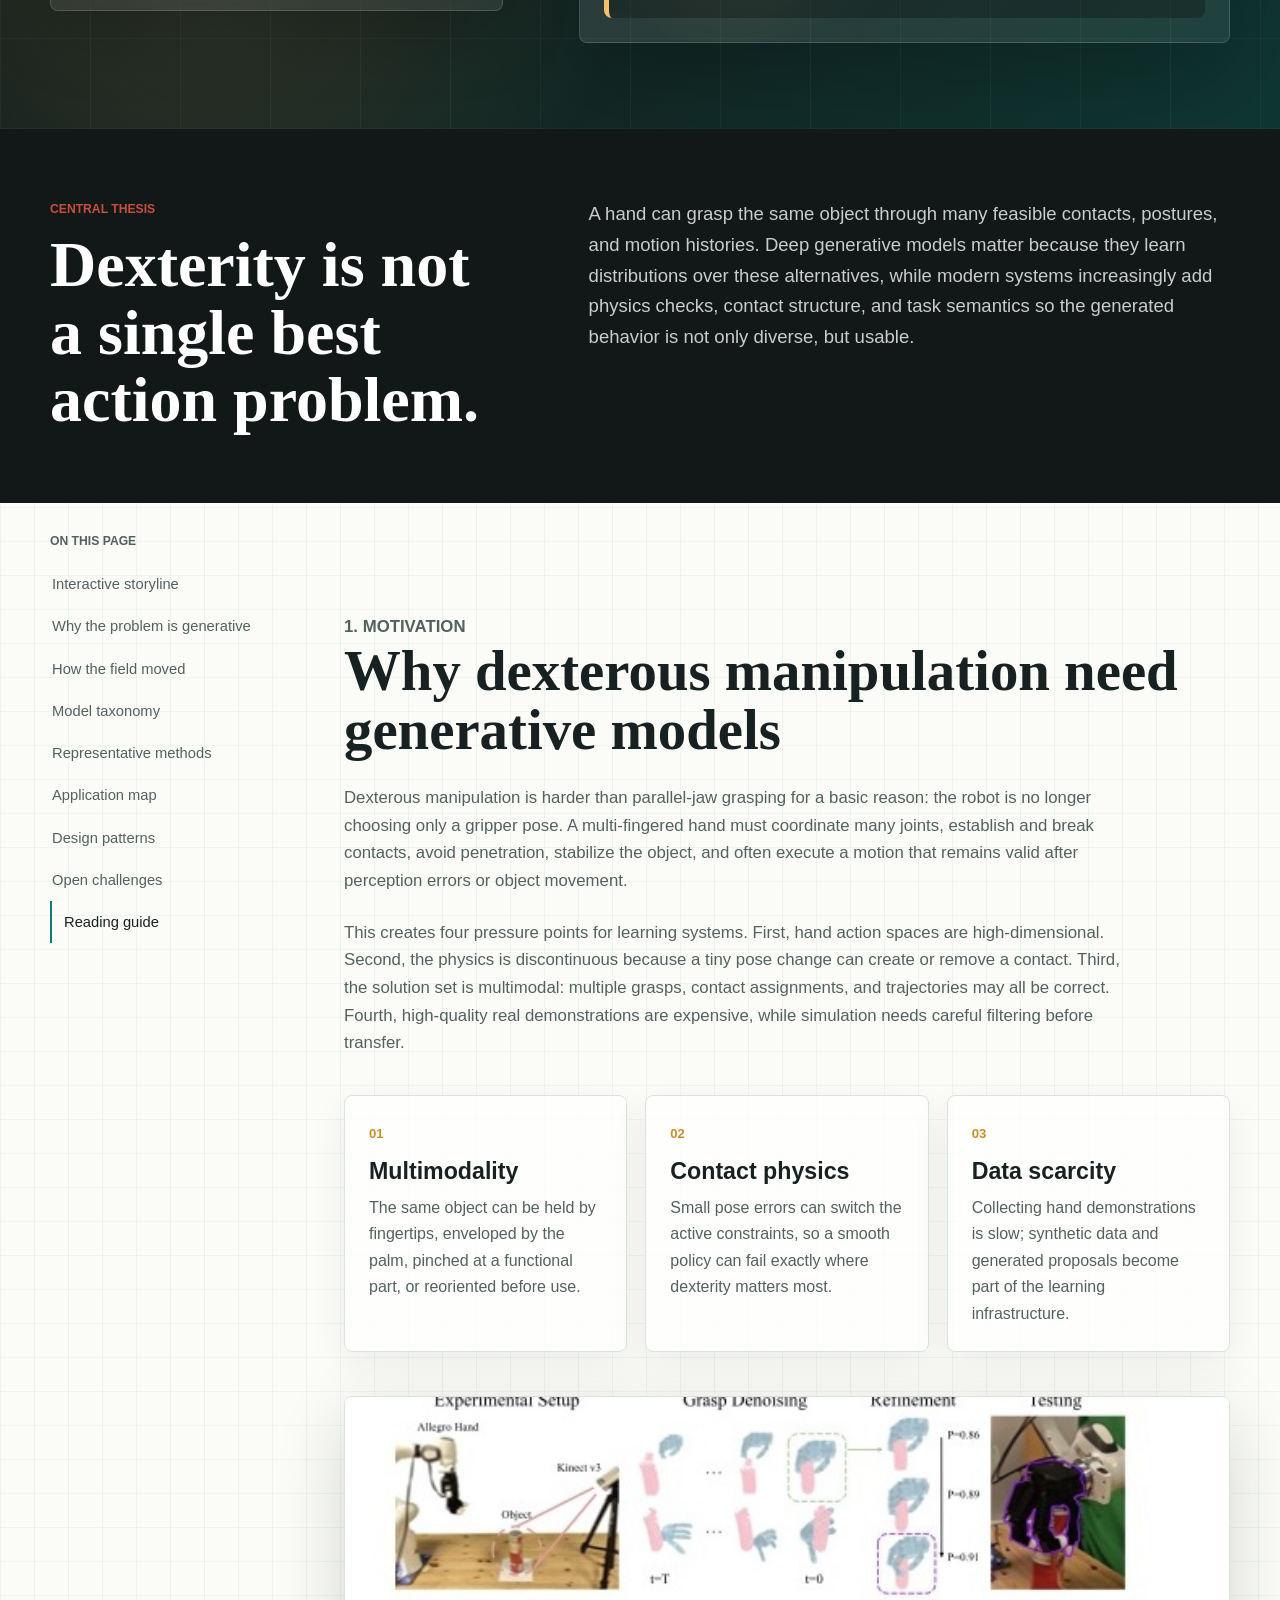
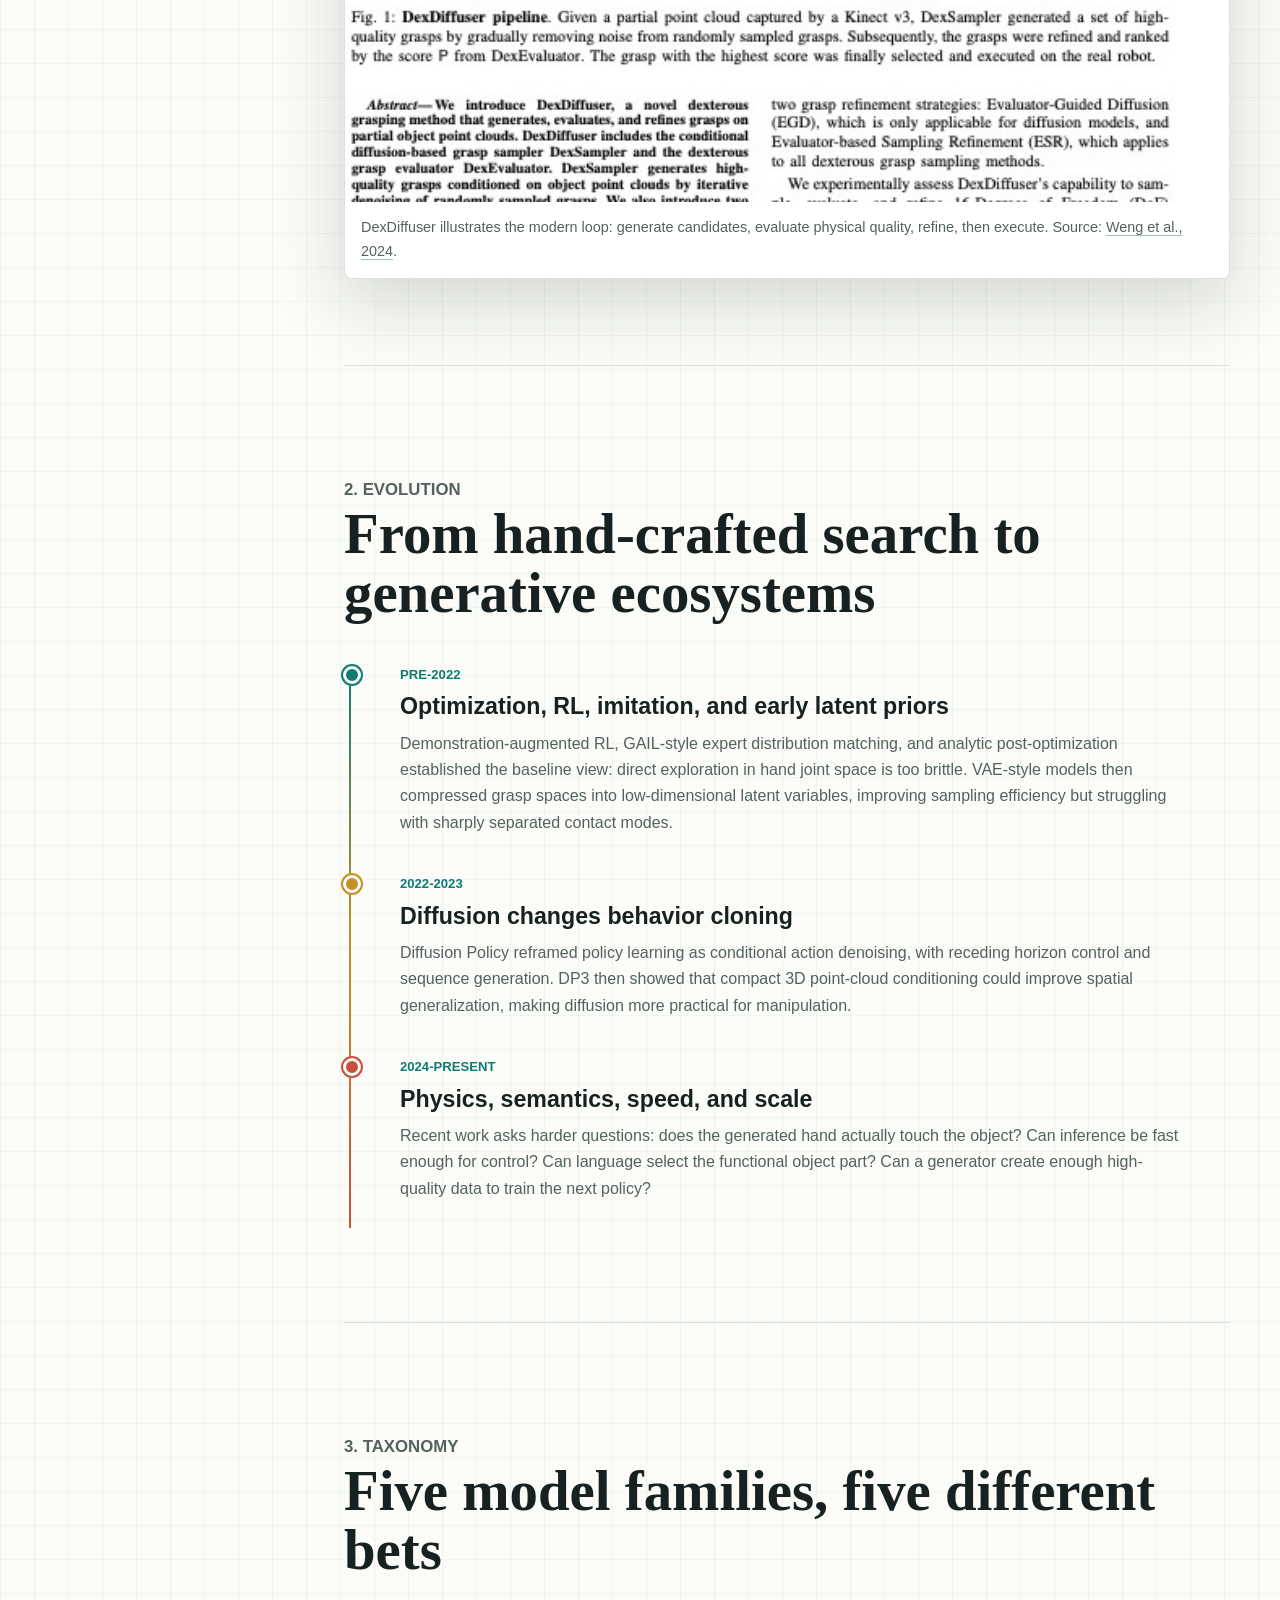
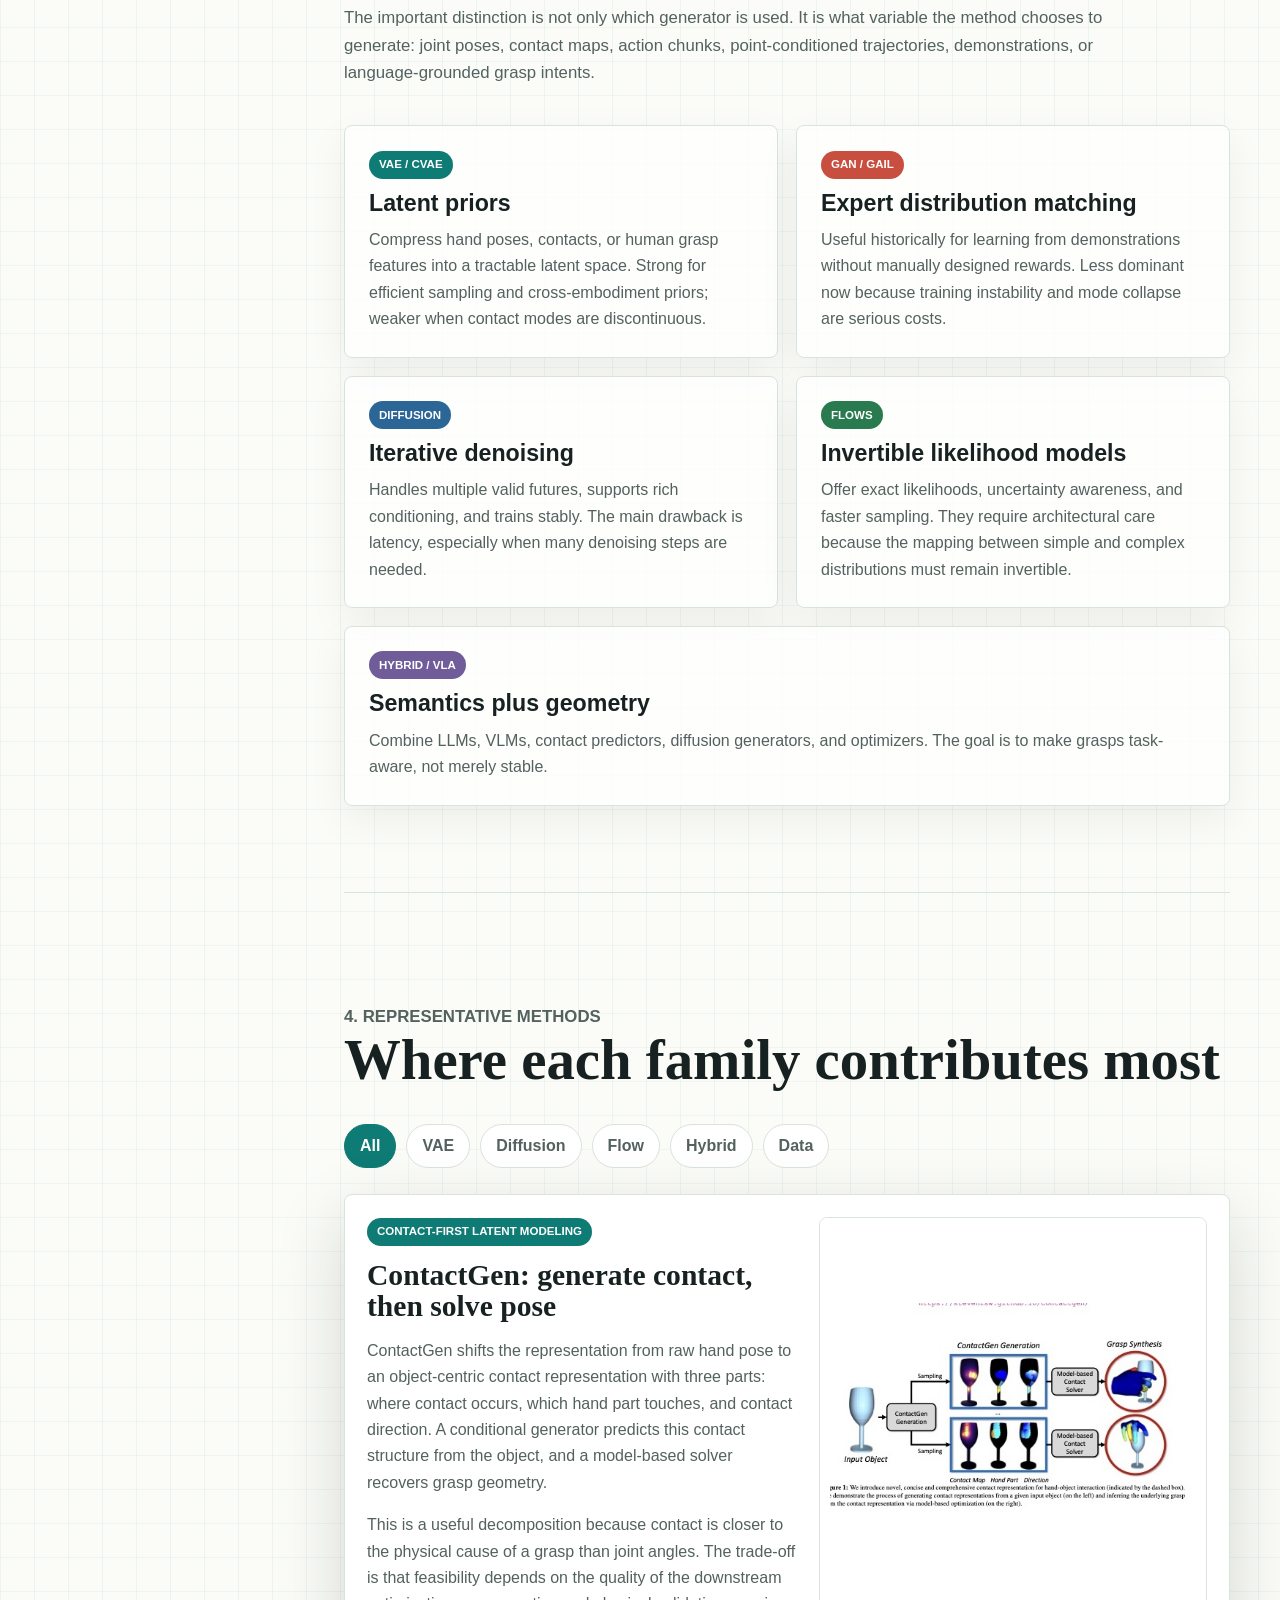
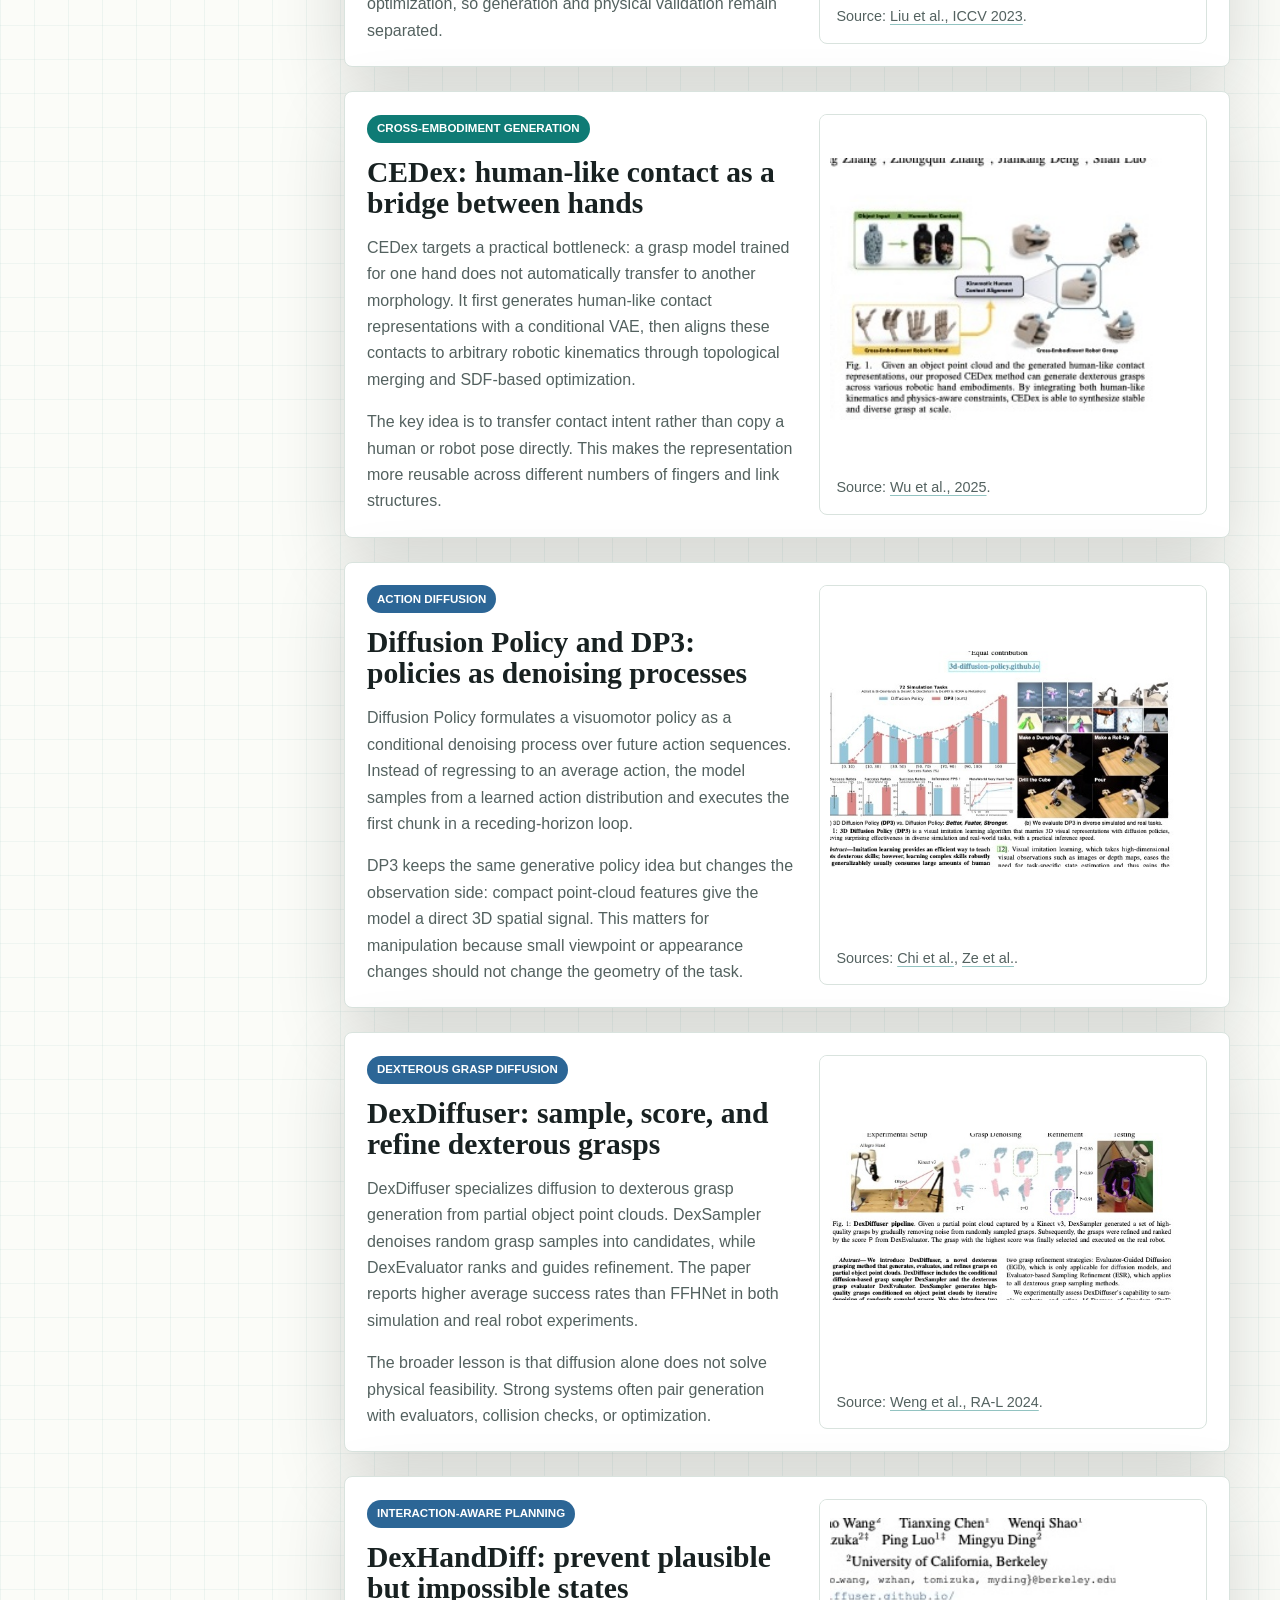
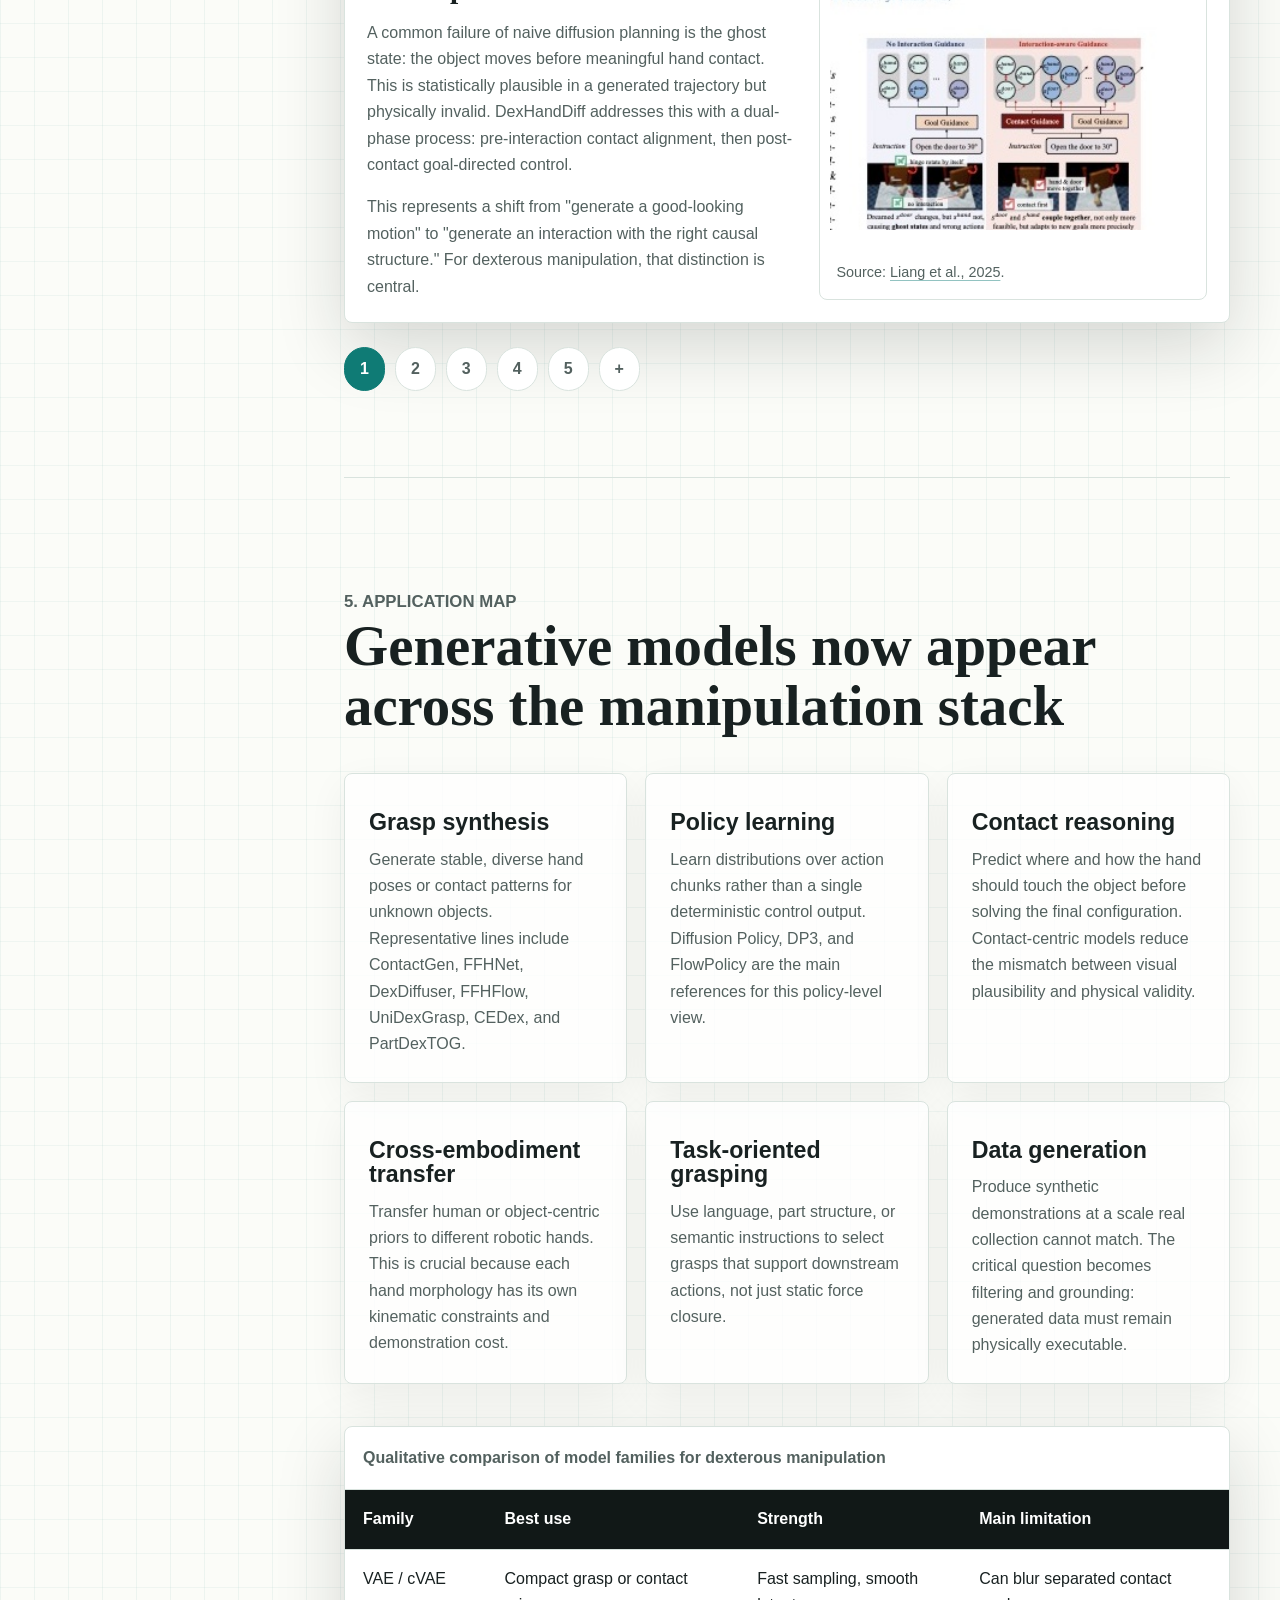
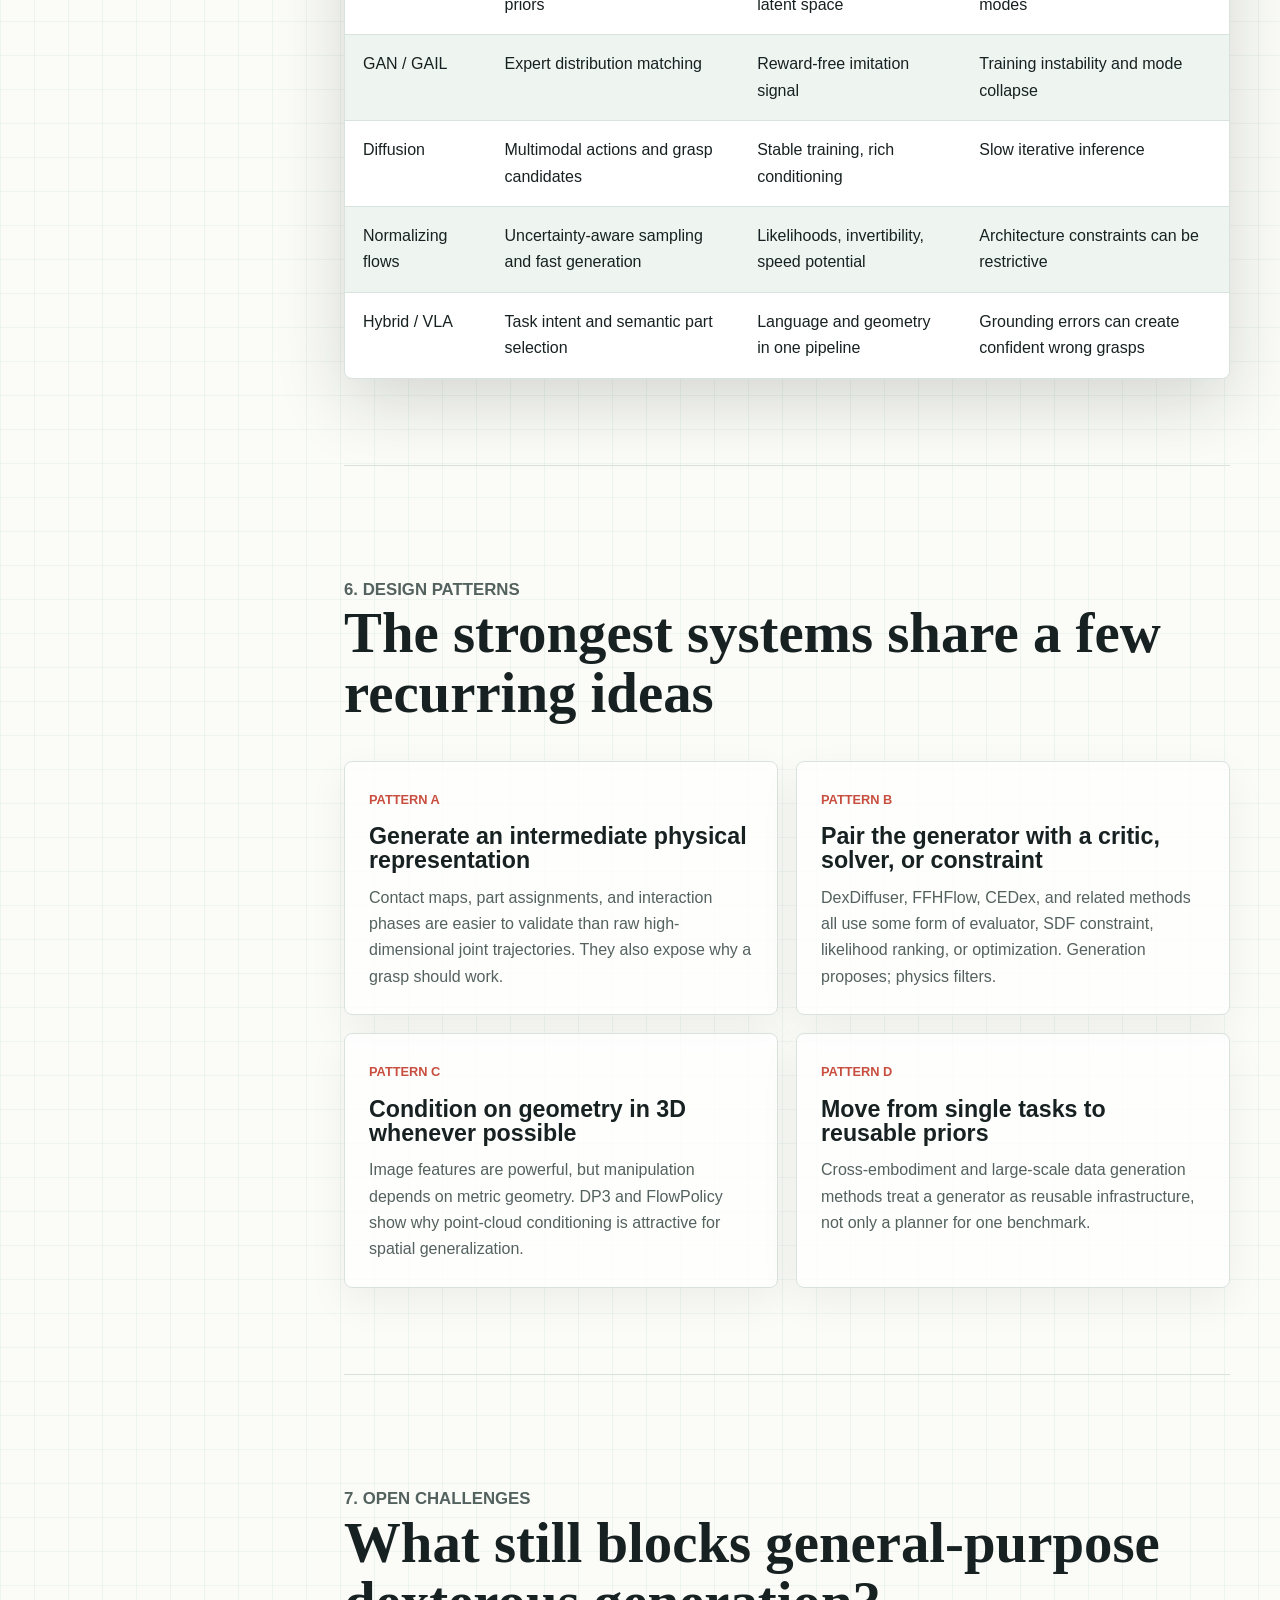
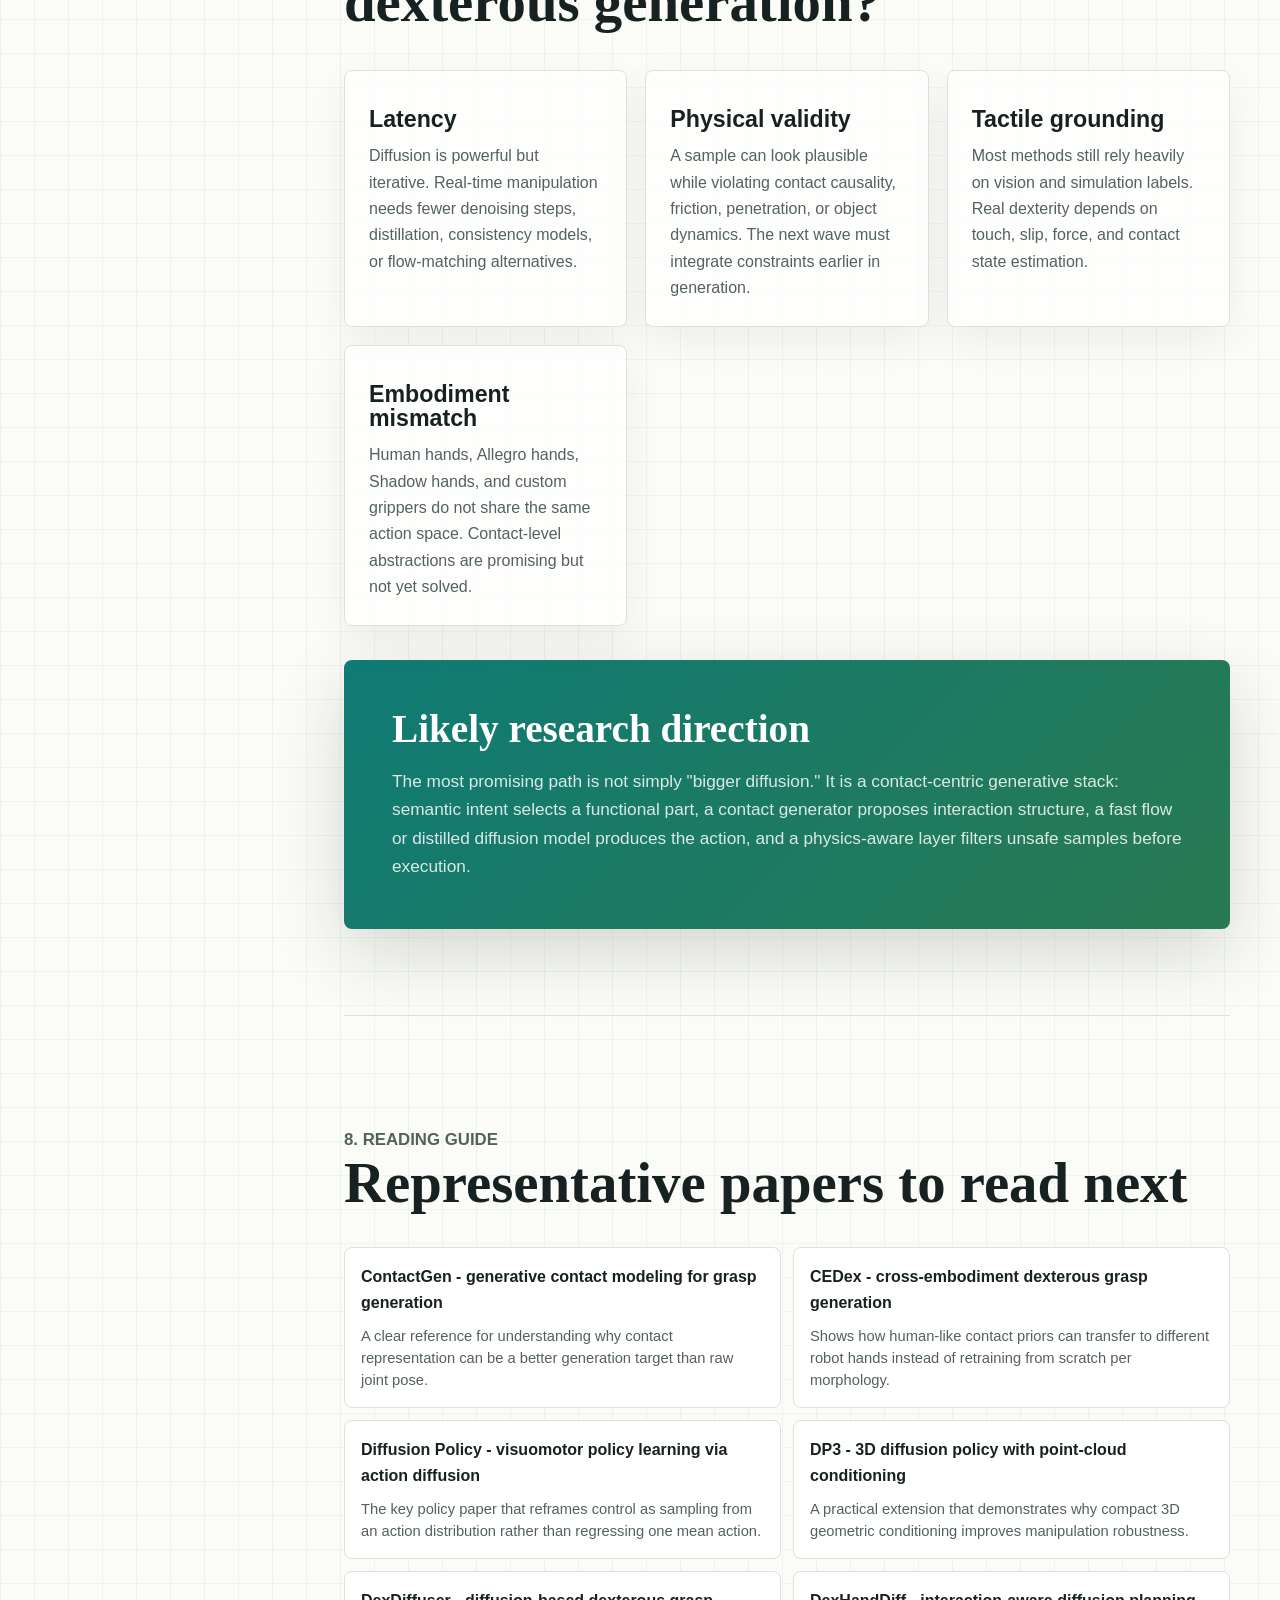
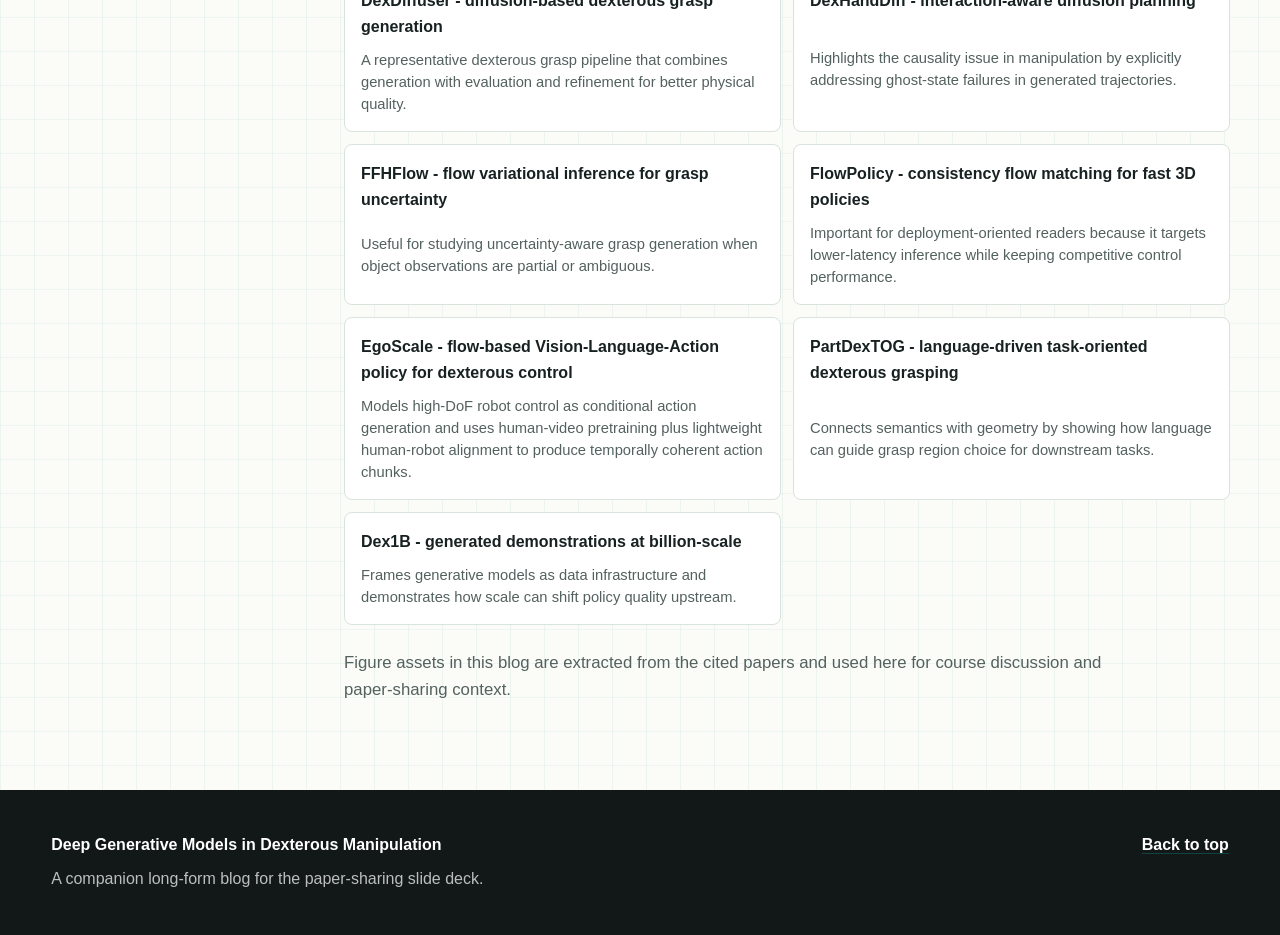
==== commit f13a536f: "add egoscale" ====
--- a/index.html
+++ b/index.html
@@ -180,7 +180,7 @@
               data-title="Fast flows, language, and generated data"
               data-summary="The field now asks how to make generation fast, task-aware, embodiment-transferable, and useful as a data engine."
               data-detail="Recent work moves beyond one model family. Flow matching targets lower-latency control, language-conditioned methods ground grasps in task intent, cross-embodiment methods transfer contact priors, and Dex1B-style pipelines use generation to create training demonstrations at scale."
-              data-papers="FlowPolicy, FFHFlow, PartDexTOG, CEDex, Dex1B"
+              data-papers="FlowPolicy, FFHFlow, EgoScale, PartDexTOG, CEDex, Dex1B"
               data-shift="Core shift: generation becomes infrastructure, not only a planner."
               data-link="#method-dex1b"
               data-link-label="Read related method: Dex1B"
@@ -205,7 +205,7 @@
               intent, deployment latency, and data-scale requirements.
             </p>
             <ul>
-              <li>Representative: DexHandDiff, FlowPolicy, PartDexTOG, Dex1B</li>
+              <li>Representative: DexHandDiff, FlowPolicy, EgoScale, PartDexTOG, Dex1B</li>
               <li>Core shift: multimodality is necessary, but not enough</li>
             </ul>
             <a href="#future">Open future directions</a>
@@ -635,6 +635,34 @@
                     <a href="https://arxiv.org/abs/2412.04987">Zhang et al., AAAI 2025</a>.
                   </figcaption>
                 </figure>
+              </article>
+
+              <article class="method-card text-only" id="method-egoscale" data-family="flow">
+                <div class="method-copy">
+                  <span class="chip flow">Flow-based VLA policy</span>
+                  <h3>EgoScale: Scaling Dexterous Manipulation with Diverse Egocentric Human Data</h3>
+                  <p>
+                    EgoScale connects generative modeling with dexterous
+                    manipulation by formulating high-DoF robot control as
+                    conditional action generation. Instead of generating images
+                    or static grasps, it trains a flow-based
+                    Vision-Language-Action policy to generate future wrist
+                    motions and dexterous hand joint actions conditioned on
+                    egocentric observations and language instructions.
+                  </p>
+                  <p>
+                    Large-scale human video pretraining provides a reusable
+                    motor prior, while lightweight aligned human-robot
+                    mid-training grounds this prior in executable robot control.
+                    In this sense, the generative model serves as the policy
+                    itself, producing temporally coherent action chunks for
+                    long-horizon dexterous manipulation.
+                  </p>
+                  <p>
+                    Source:
+                    <a href="https://arxiv.org/pdf/2602.16710">arXiv:2602.16710</a>.
+                  </p>
+                </div>
               </article>
 
               <article class="method-card" id="method-partdextog" data-family="hybrid">
@@ -1091,6 +1119,10 @@
                 <span class="ref-title">FlowPolicy - consistency flow matching for fast 3D policies</span>
                 <span class="ref-value">Important for deployment-oriented readers because it targets lower-latency inference while keeping competitive control performance.</span>
               </a>
+              <a href="https://arxiv.org/pdf/2602.16710">
+                <span class="ref-title">EgoScale - flow-based Vision-Language-Action policy for dexterous control</span>
+                <span class="ref-value">Models high-DoF robot control as conditional action generation and uses human-video pretraining plus lightweight human-robot alignment to produce temporally coherent action chunks.</span>
+              </a>
               <a href="https://arxiv.org/abs/2505.12294">
                 <span class="ref-title">PartDexTOG - language-driven task-oriented dexterous grasping</span>
                 <span class="ref-value">Connects semantics with geometry by showing how language can guide grasp region choice for downstream tasks.</span>
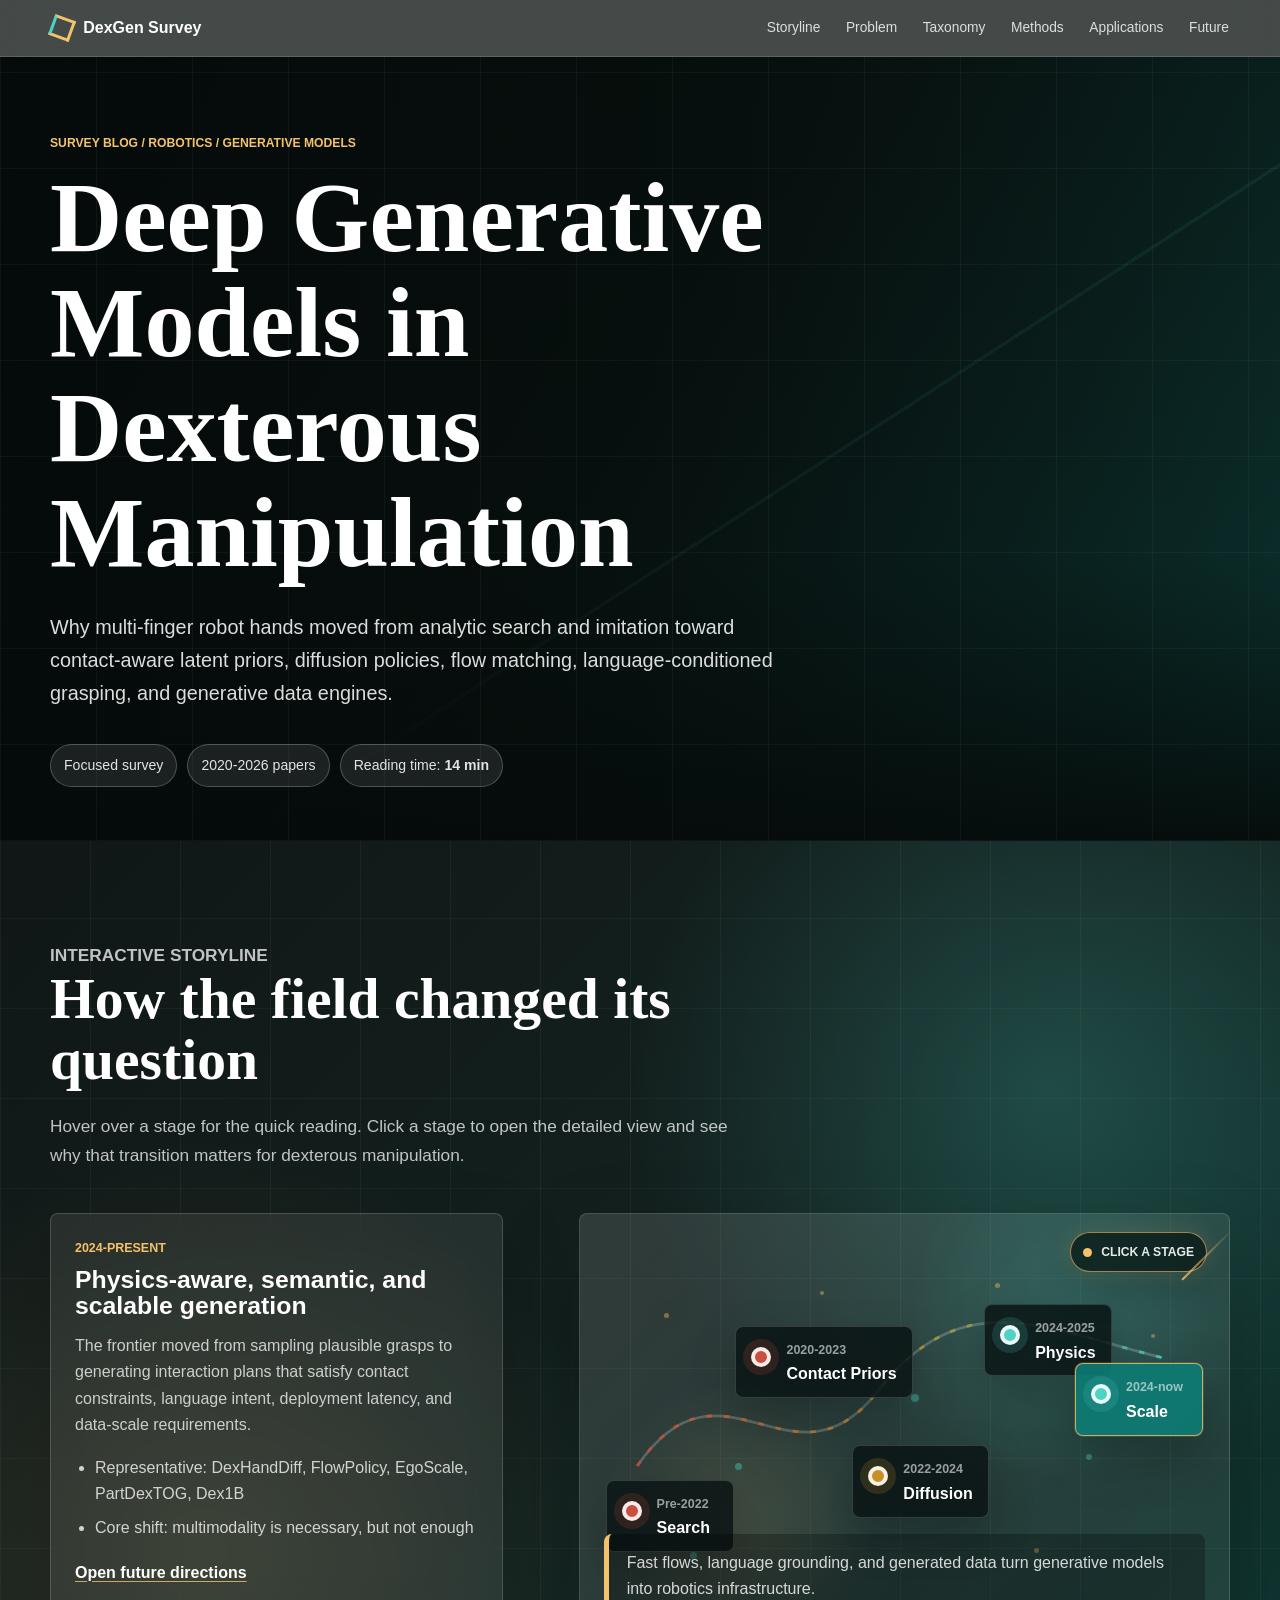
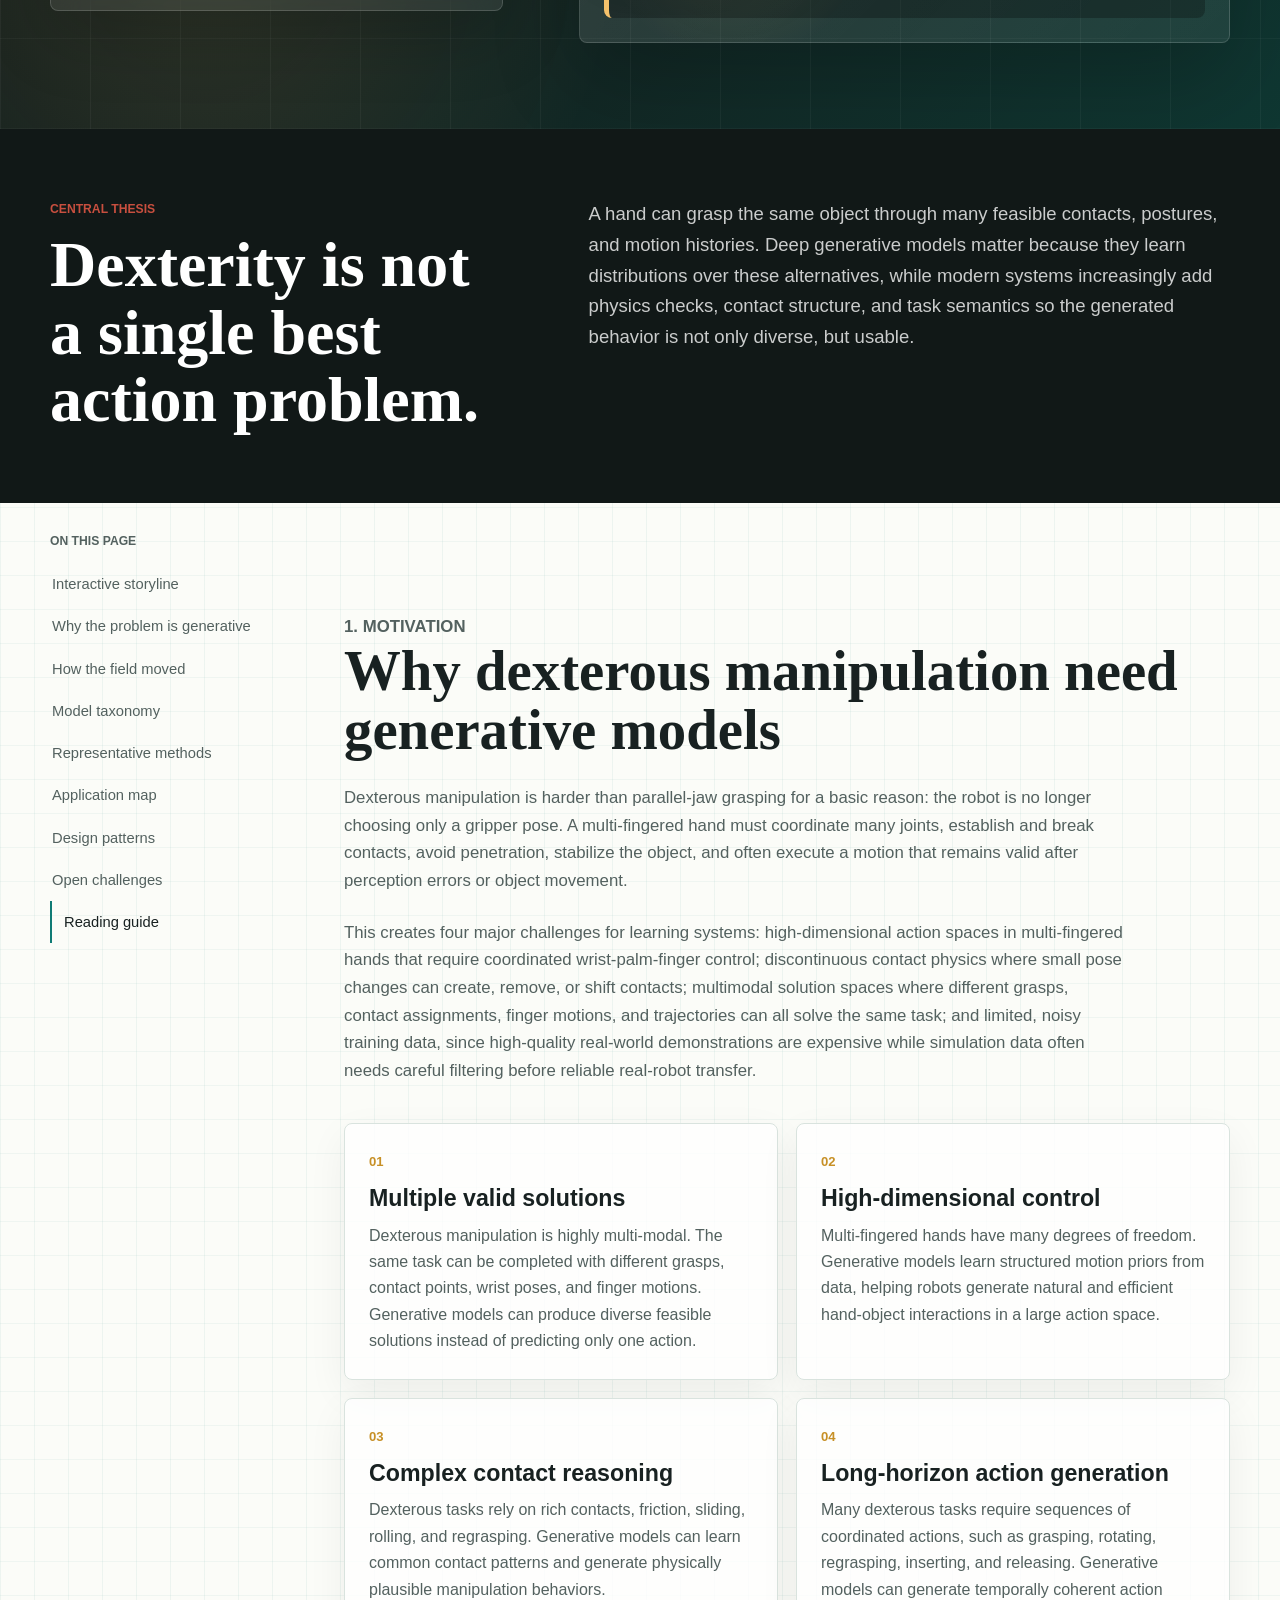
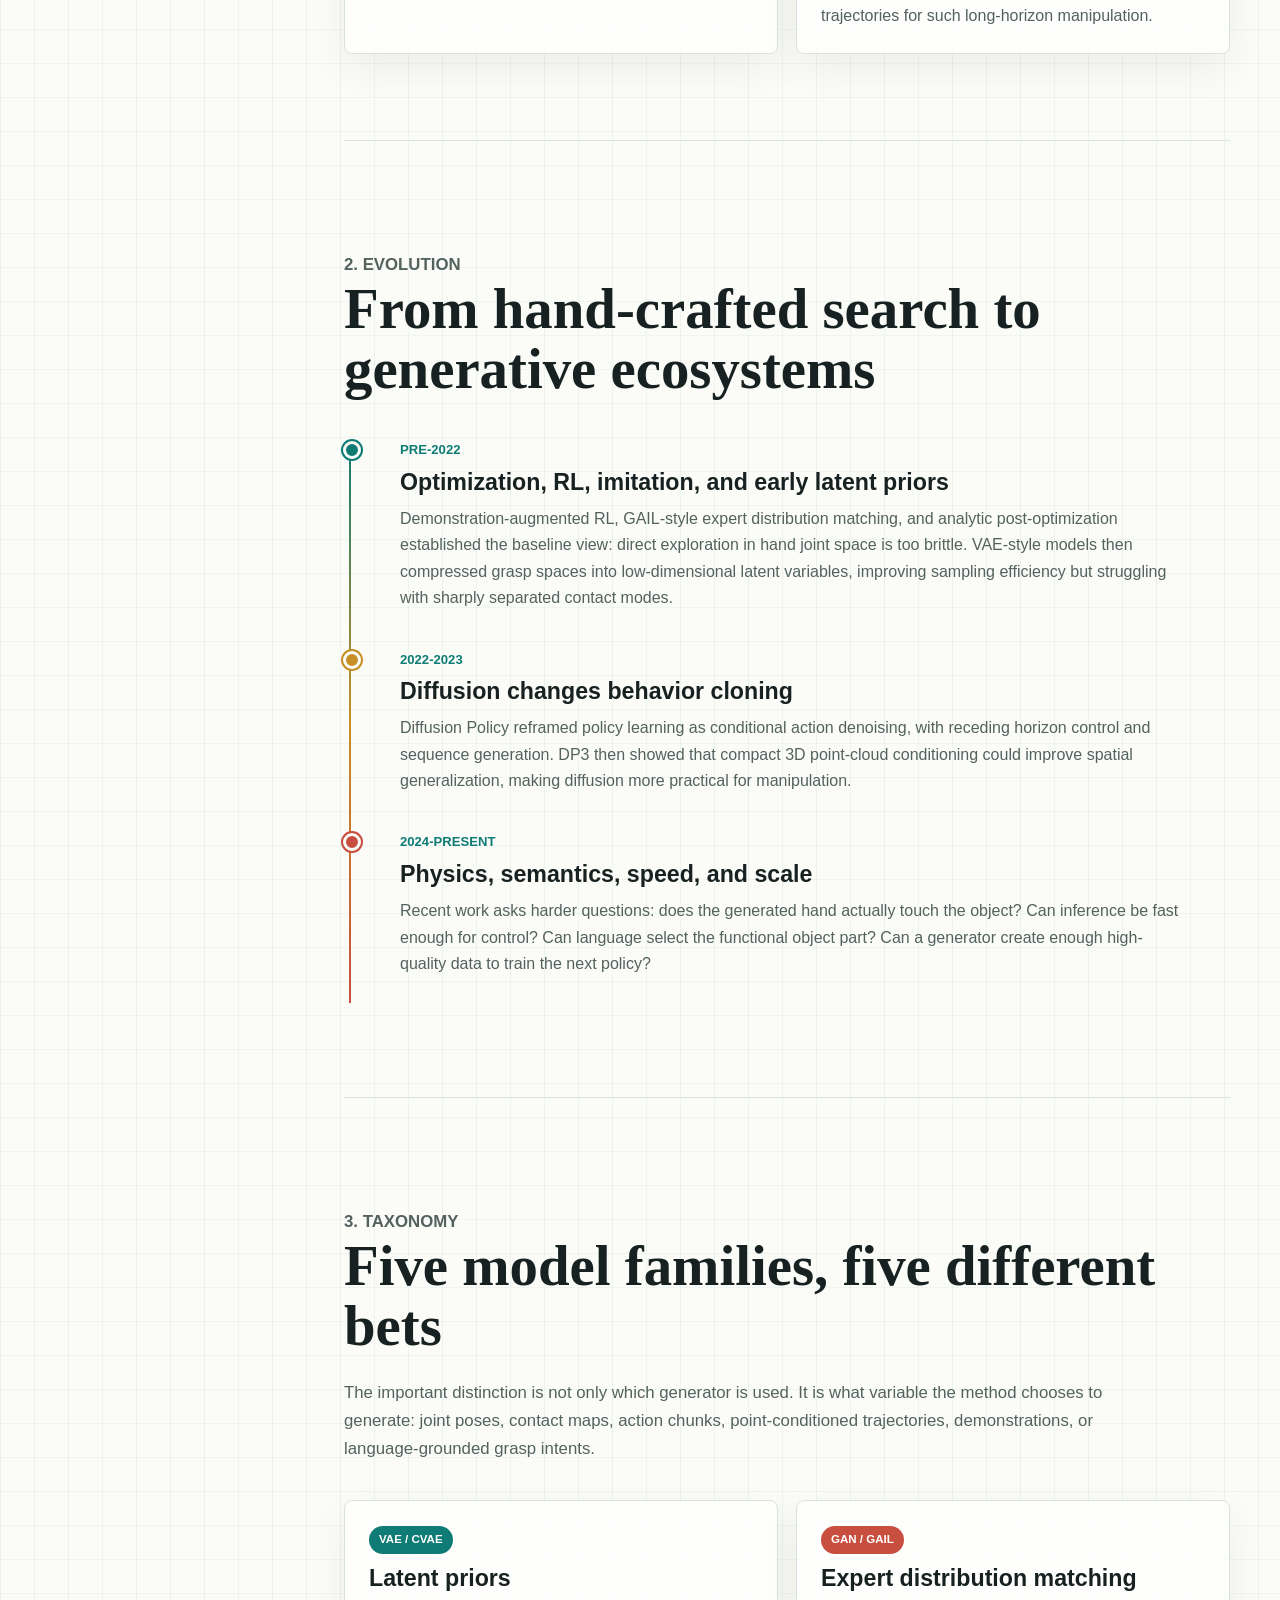
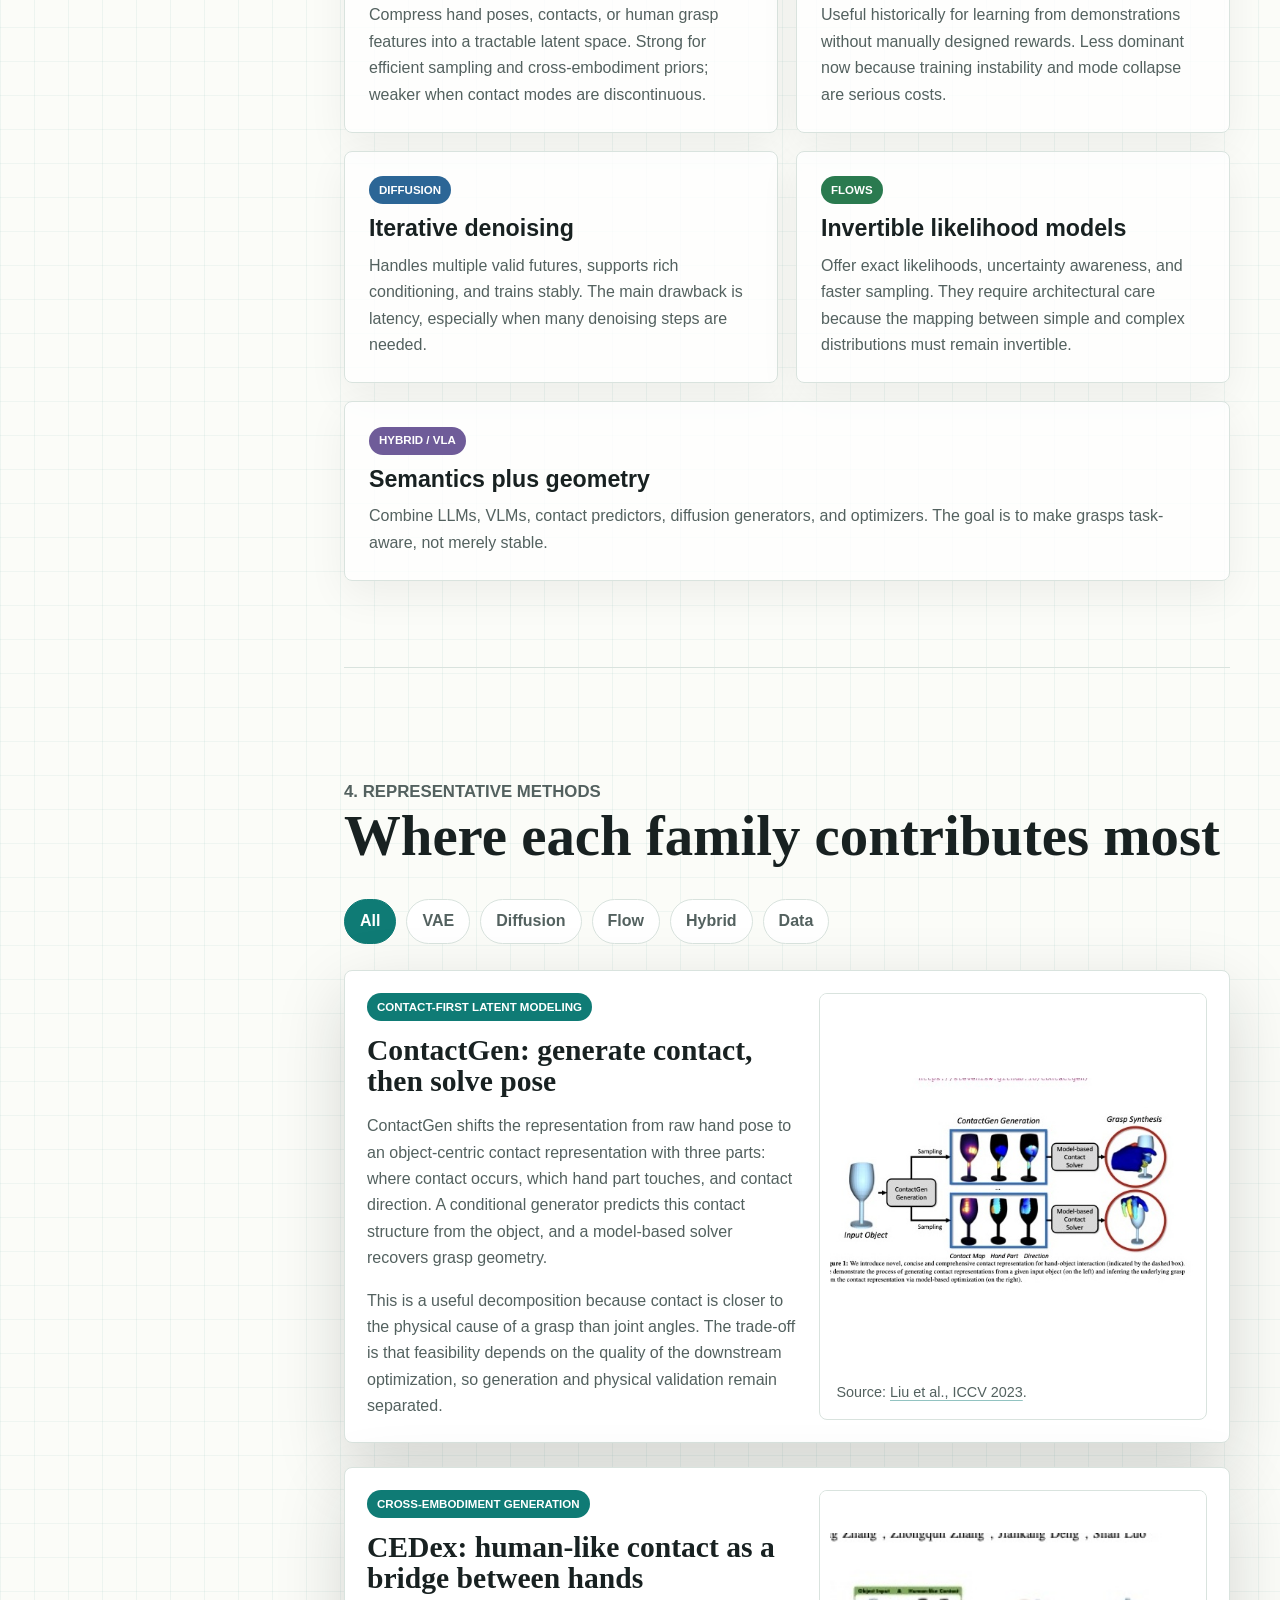
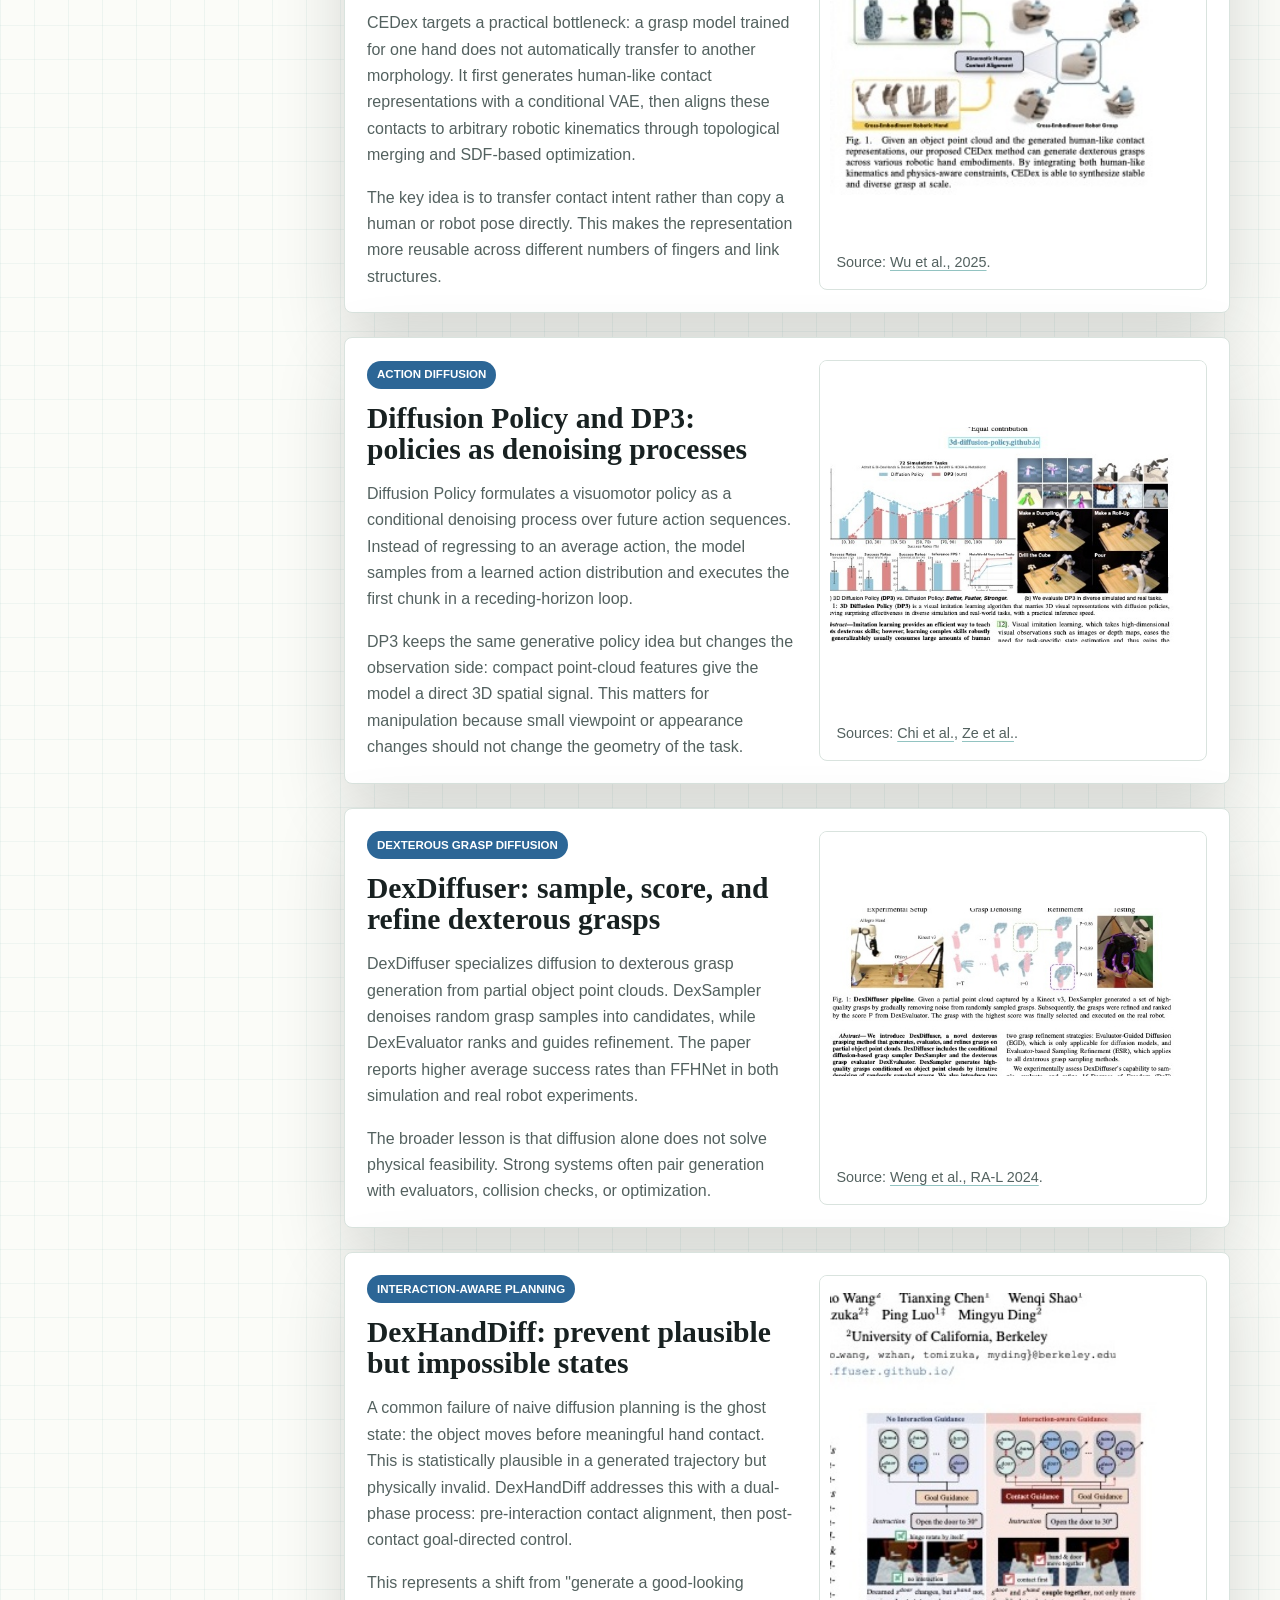
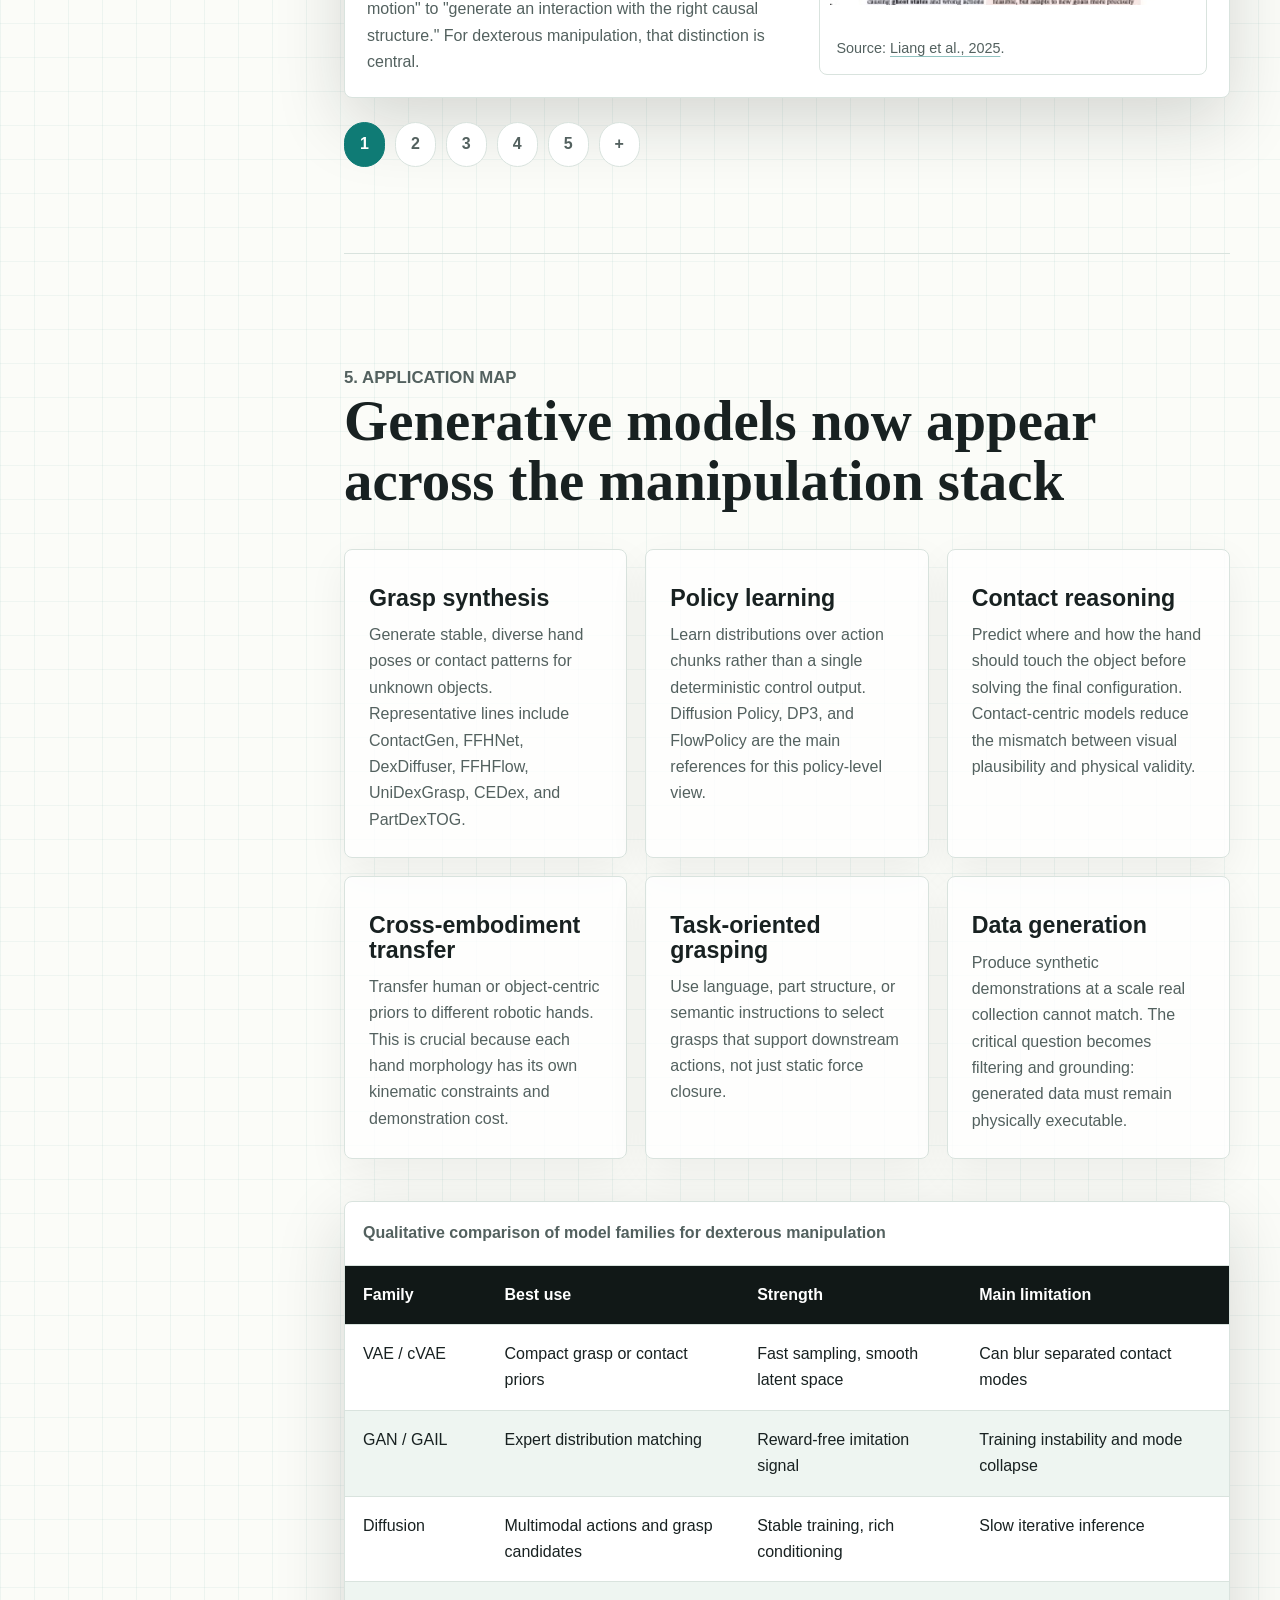
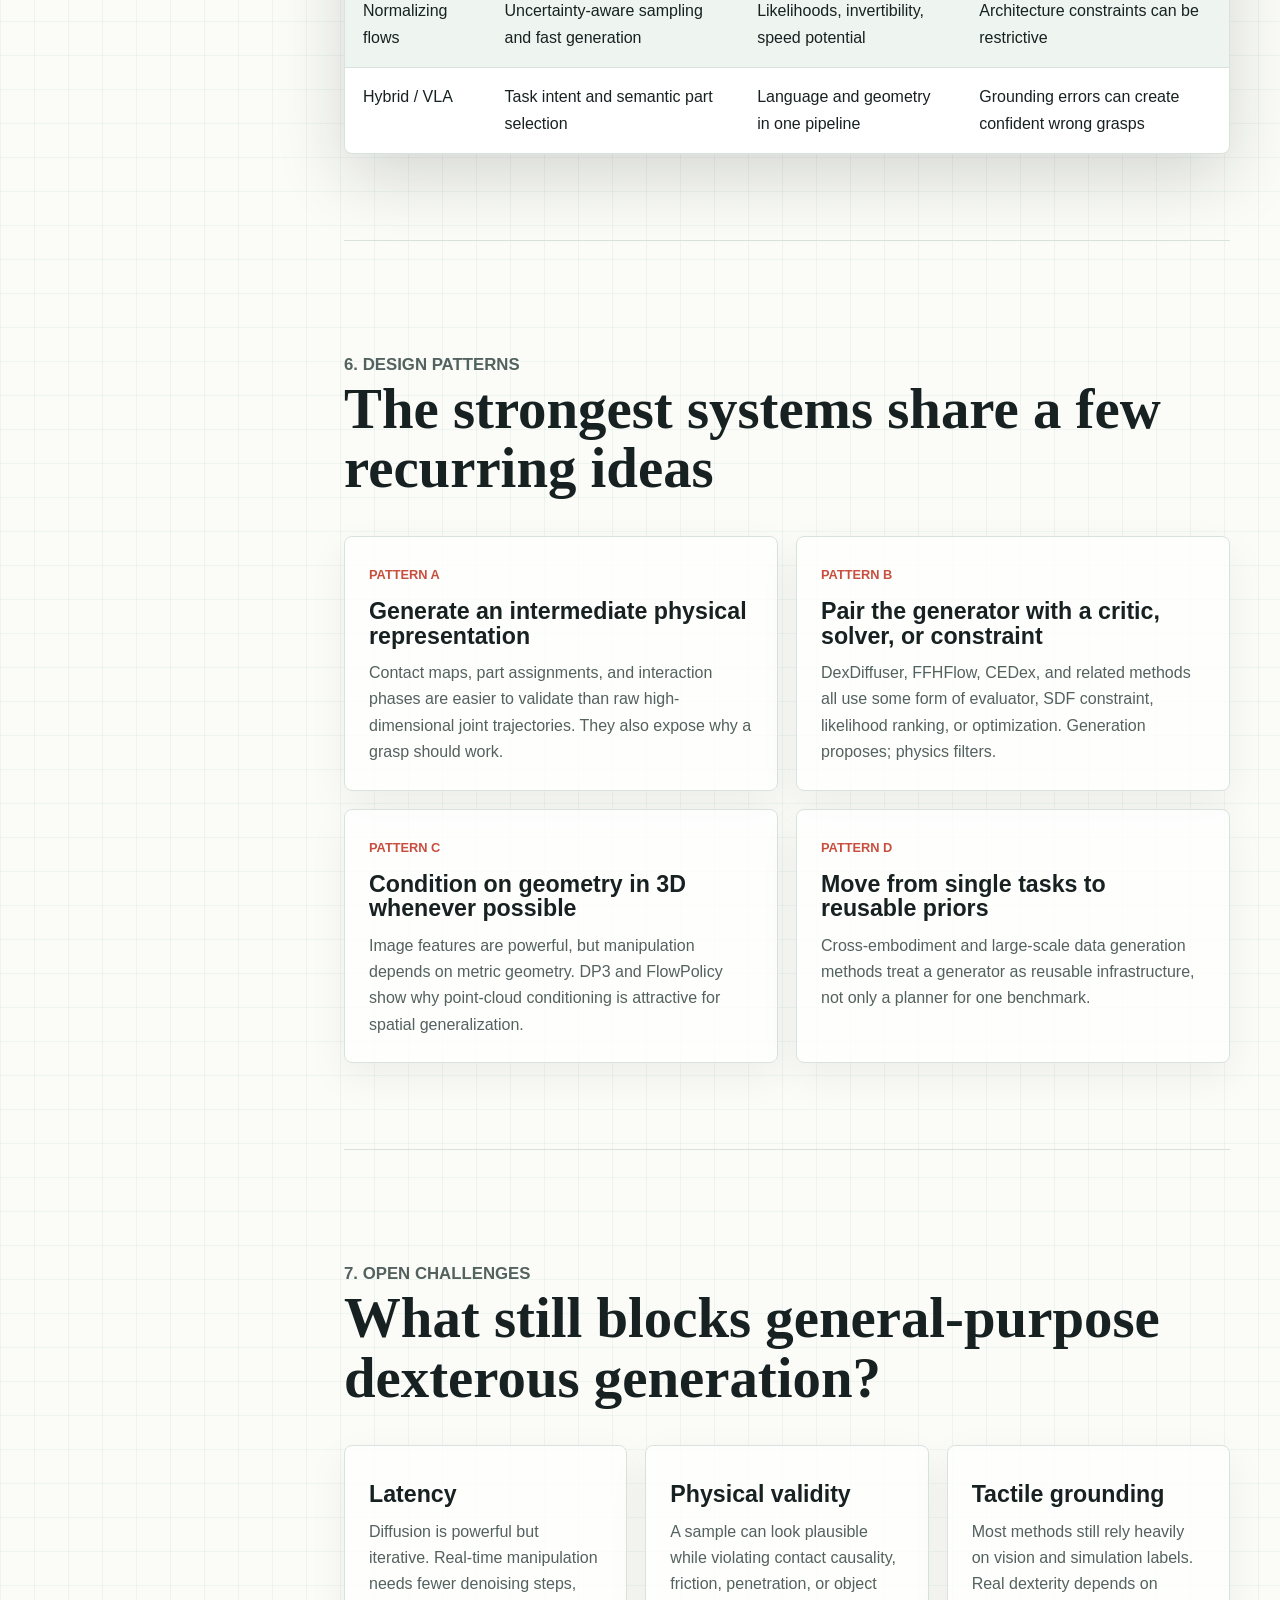
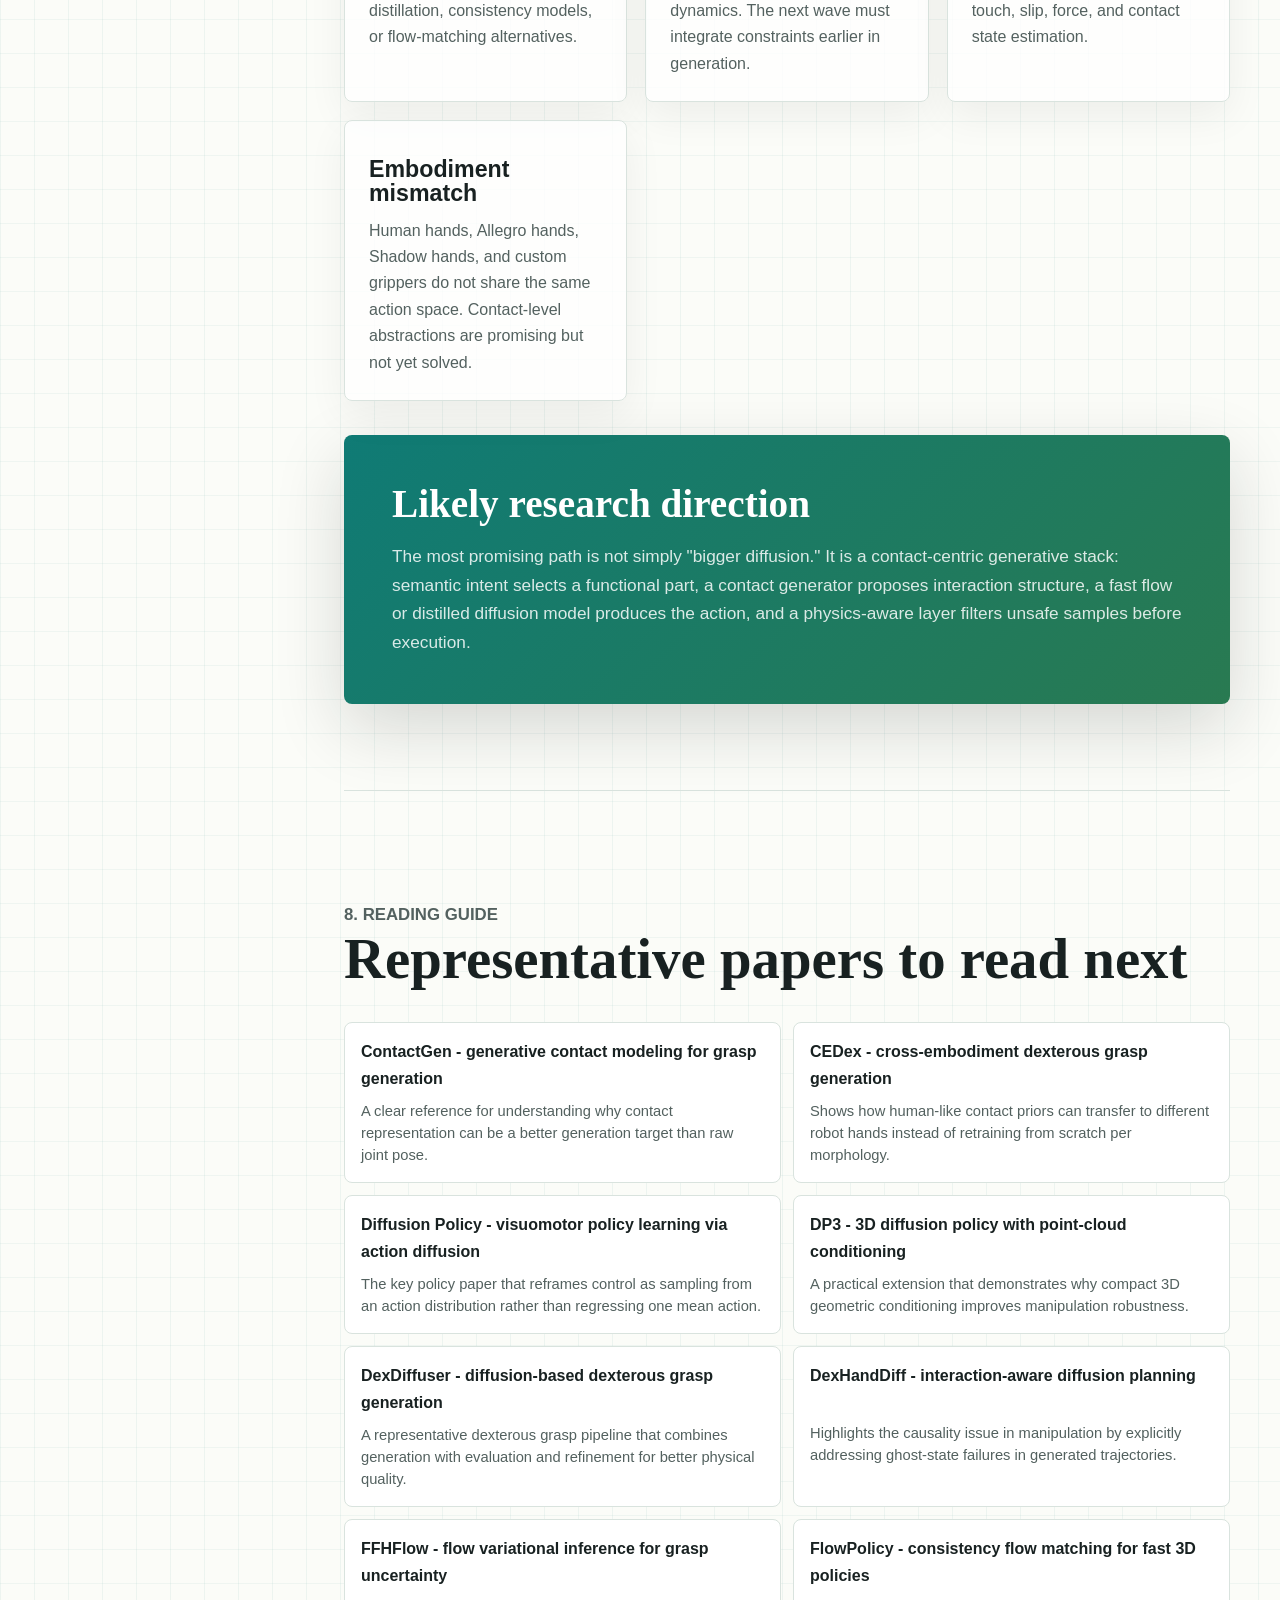
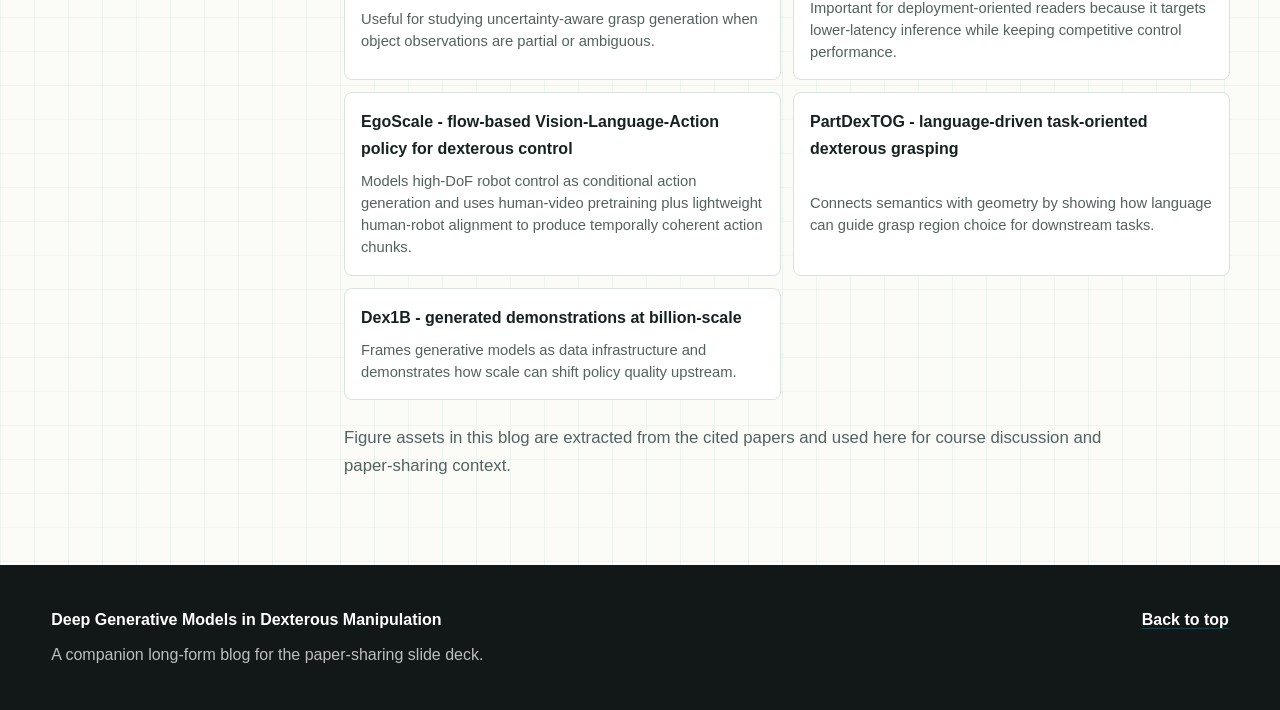
==== commit aec0e531: "modify motivation" ====
--- a/index.html
+++ b/index.html
@@ -256,53 +256,63 @@
               object movement.
             </p>
             <p>
-              This creates four pressure points for learning systems. First,
-              hand action spaces are high-dimensional. Second, the physics is
-              discontinuous because a tiny pose change can create or remove a
-              contact. Third, the solution set is multimodal: multiple grasps,
-              contact assignments, and trajectories may all be correct. Fourth,
-              high-quality real demonstrations are expensive, while simulation
-              needs careful filtering before transfer.
+              This creates four major challenges for learning systems:
+              high-dimensional action spaces in multi-fingered hands that
+              require coordinated wrist-palm-finger control; discontinuous
+              contact physics where small pose changes can create, remove, or
+              shift contacts; multimodal solution spaces where different
+              grasps, contact assignments, finger motions, and trajectories can
+              all solve the same task; and limited, noisy training data, since
+              high-quality real-world demonstrations are expensive while
+              simulation data often needs careful filtering before reliable
+              real-robot transfer.
             </p>
 
-            <div class="insight-row">
+            <div class="insight-row four-cards">
               <div class="insight">
                 <span class="insight-number">01</span>
-                <h3>Multimodality</h3>
-                <p>
-                  The same object can be held by fingertips, enveloped by the
-                  palm, pinched at a functional part, or reoriented before use.
+                <h3>Multiple valid solutions</h3>
+                <p>
+                  Dexterous manipulation is highly multi-modal. The same task
+                  can be completed with different grasps, contact points, wrist
+                  poses, and finger motions. Generative models can produce
+                  diverse feasible solutions instead of predicting only one
+                  action.
                 </p>
               </div>
               <div class="insight">
                 <span class="insight-number">02</span>
-                <h3>Contact physics</h3>
-                <p>
-                  Small pose errors can switch the active constraints, so a
-                  smooth policy can fail exactly where dexterity matters most.
+                <h3>High-dimensional control</h3>
+                <p>
+                  Multi-fingered hands have many degrees of freedom. Generative
+                  models learn structured motion priors from data, helping
+                  robots generate natural and efficient hand-object interactions
+                  in a large action space.
                 </p>
               </div>
               <div class="insight">
                 <span class="insight-number">03</span>
-                <h3>Data scarcity</h3>
-                <p>
-                  Collecting hand demonstrations is slow; synthetic data and
-                  generated proposals become part of the learning infrastructure.
+                <h3>Complex contact reasoning</h3>
+                <p>
+                  Dexterous tasks rely on rich contacts, friction, sliding,
+                  rolling, and regrasping. Generative models can learn common
+                  contact patterns and generate physically plausible
+                  manipulation behaviors.
                 </p>
               </div>
-            </div>
-
-            <figure class="wide-figure">
-              <img
-                src="assets/deck_figures/dexdiffuser_pipeline.jpg"
-                alt="DexDiffuser pipeline for generating, evaluating, and refining dexterous grasps"
-              />
-              <figcaption>
-                DexDiffuser illustrates the modern loop: generate candidates,
-                evaluate physical quality, refine, then execute. Source:
-                <a href="https://arxiv.org/abs/2402.02989">Weng et al., 2024</a>.
-              </figcaption>
-            </figure>
+              <div class="insight">
+                <span class="insight-number">04</span>
+                <h3>Long-horizon action generation</h3>
+                <p>
+                  Many dexterous tasks require sequences of coordinated
+                  actions, such as grasping, rotating, regrasping, inserting,
+                  and releasing. Generative models can generate temporally
+                  coherent action trajectories for such long-horizon
+                  manipulation.
+                </p>
+              </div>
+            </div>
+
           </section>
 
           <section id="timeline" class="article-section">
@@ -637,7 +647,7 @@
                 </figure>
               </article>
 
-              <article class="method-card text-only" id="method-egoscale" data-family="flow">
+              <article class="method-card" id="method-egoscale" data-family="flow">
                 <div class="method-copy">
                   <span class="chip flow">Flow-based VLA policy</span>
                   <h3>EgoScale: Scaling Dexterous Manipulation with Diverse Egocentric Human Data</h3>
@@ -663,6 +673,16 @@
                     <a href="https://arxiv.org/pdf/2602.16710">arXiv:2602.16710</a>.
                   </p>
                 </div>
+                <figure>
+                  <video controls playsinline preload="metadata">
+                    <source src="assets/videos/egoscale.mp4" type="video/mp4" />
+                    Your browser does not support the video tag.
+                  </video>
+                  <figcaption>
+                    Video:
+                    <a href="assets/videos/egoscale.mp4">EgoScale demonstration</a>.
+                  </figcaption>
+                </figure>
               </article>
 
               <article class="method-card" id="method-partdextog" data-family="hybrid">
@@ -835,7 +855,7 @@
                 </div>
               </article>
 
-              <article class="method-card text-only" id="method-afforddexgrasp" data-family="flow">
+              <article class="method-card" id="method-afforddexgrasp" data-family="flow">
                 <div class="method-copy">
                   <span class="chip flow">Language-guided flow matching</span>
                   <h3>AffordDexGrasp: Open-set Language-guided Dexterous Grasp with Generalizable-Instructive Affordance</h3>
@@ -847,6 +867,16 @@
                     <a href="https://arxiv.org/abs/2503.07360">arXiv</a>.
                   </p>
                 </div>
+                <figure>
+                  <img
+                    src="assets/deck_figures/afforddexgrasp.jpg"
+                    alt="AffordDexGrasp language-guided flow matching overview"
+                  />
+                  <figcaption>
+                    Source:
+                    <a href="https://arxiv.org/abs/2503.07360">Li et al., 2025</a>.
+                  </figcaption>
+                </figure>
               </article>
 
               <article class="method-card text-only" id="method-g-dexgrasp" data-family="hybrid">
--- a/styles.css
+++ b/styles.css
@@ -807,6 +807,10 @@
   margin-top: 38px;
 }
 
+.insight-row.four-cards {
+  grid-template-columns: repeat(2, minmax(0, 1fr)) !important;
+}
+
 .insight,
 .tax-card,
 .application-grid article,
@@ -1126,6 +1130,15 @@
   background: #ffffff;
 }
 
+.method-card figure video {
+  width: 100%;
+  height: 100%;
+  min-height: 250px;
+  max-height: 430px;
+  object-fit: contain;
+  background: #ffffff;
+}
+
 .application-grid,
 .challenge-grid {
   display: grid;
@@ -1522,6 +1535,10 @@
     grid-template-columns: 1fr;
   }
 
+  .insight-row.four-cards {
+    grid-template-columns: 1fr !important;
+  }
+
   .tax-card:last-child {
     grid-column: auto;
   }
@@ -1530,7 +1547,8 @@
     padding: 16px;
   }
 
-  .method-card figure img {
+  .method-card figure img,
+  .method-card figure video {
     min-height: 190px;
   }
 
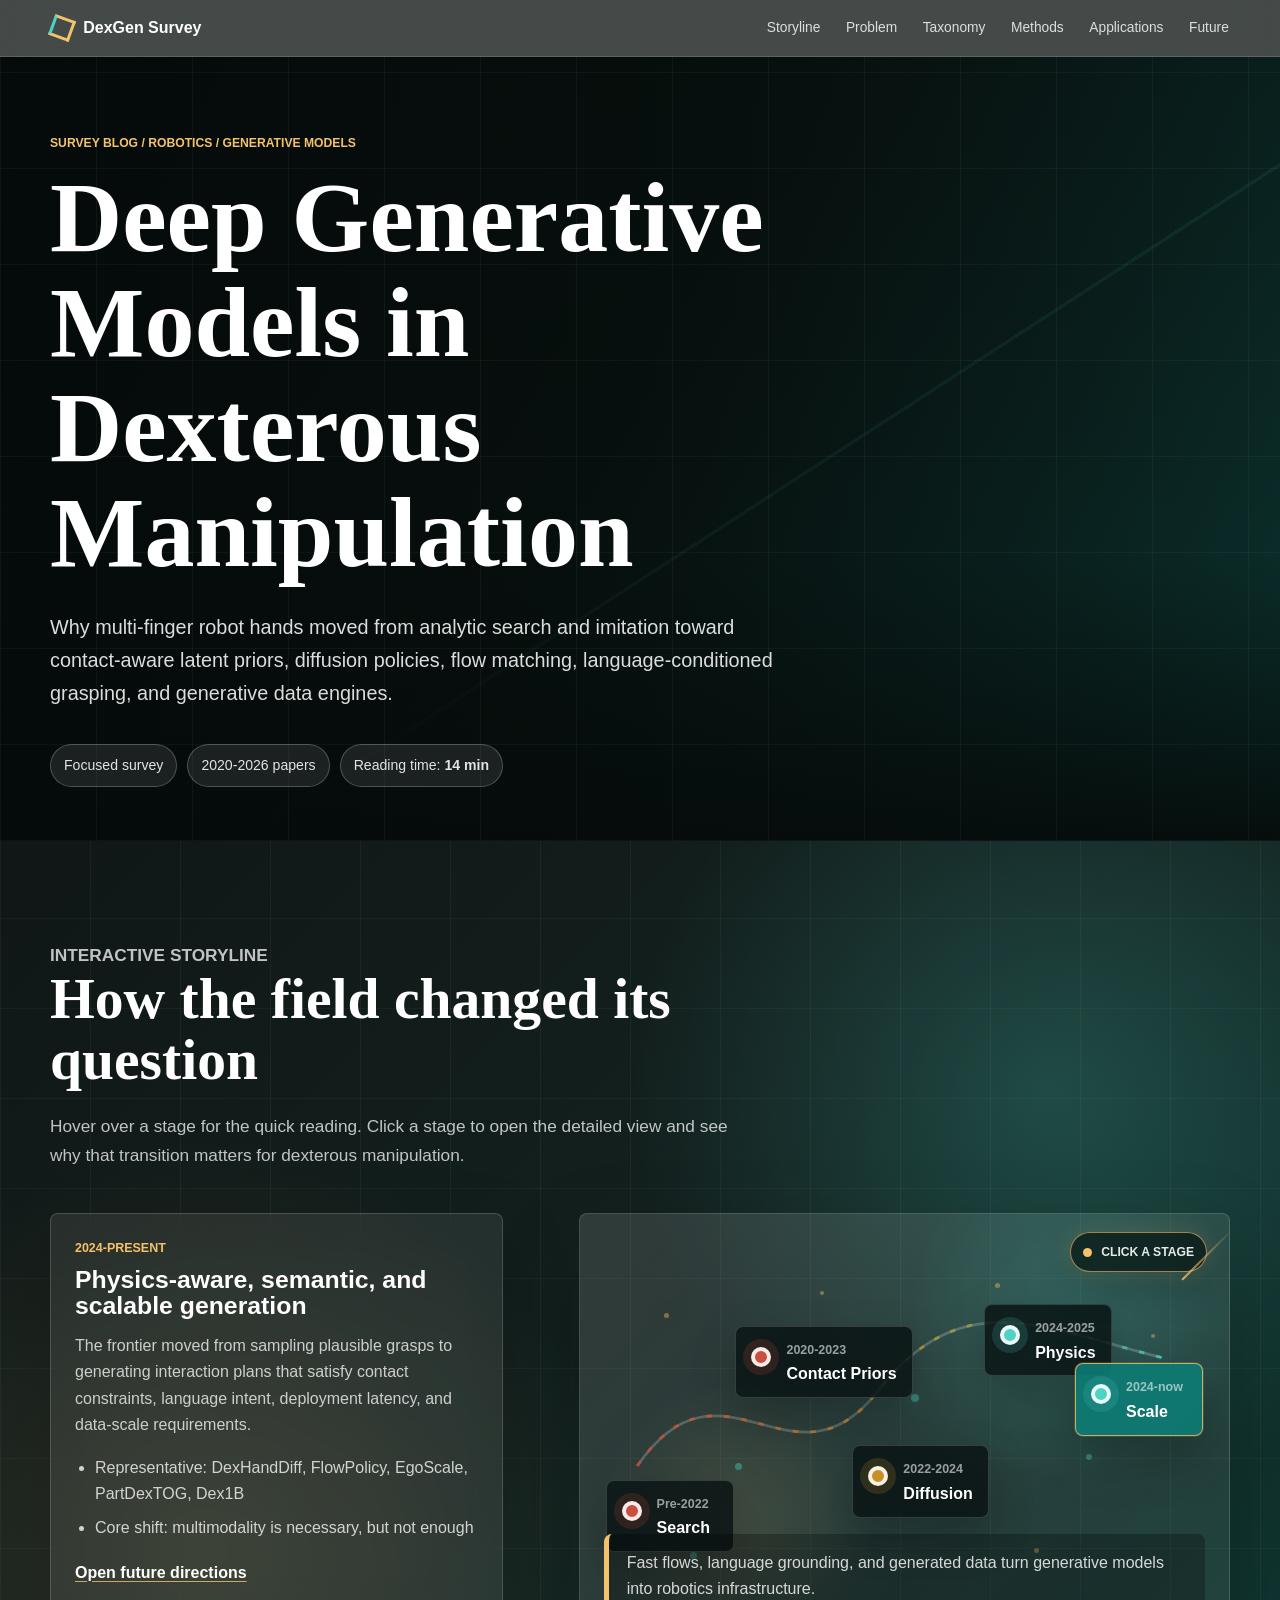
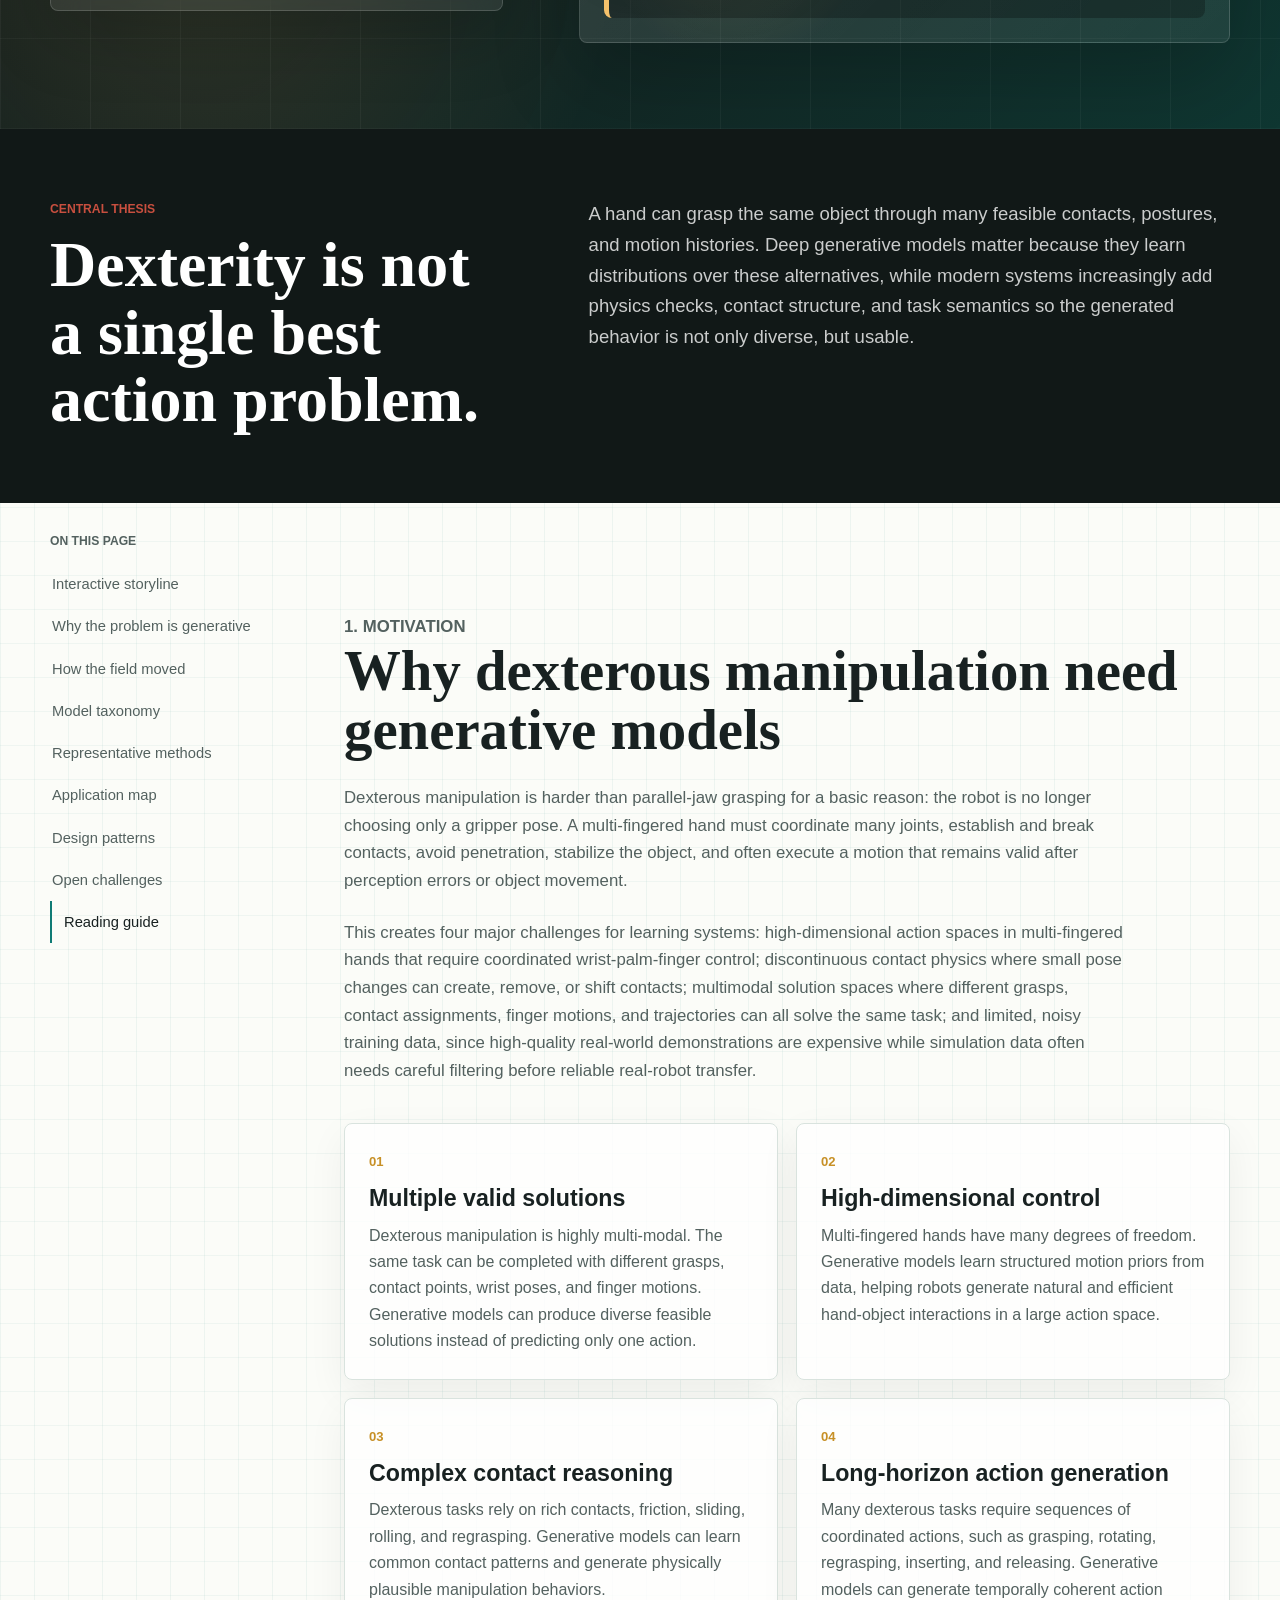
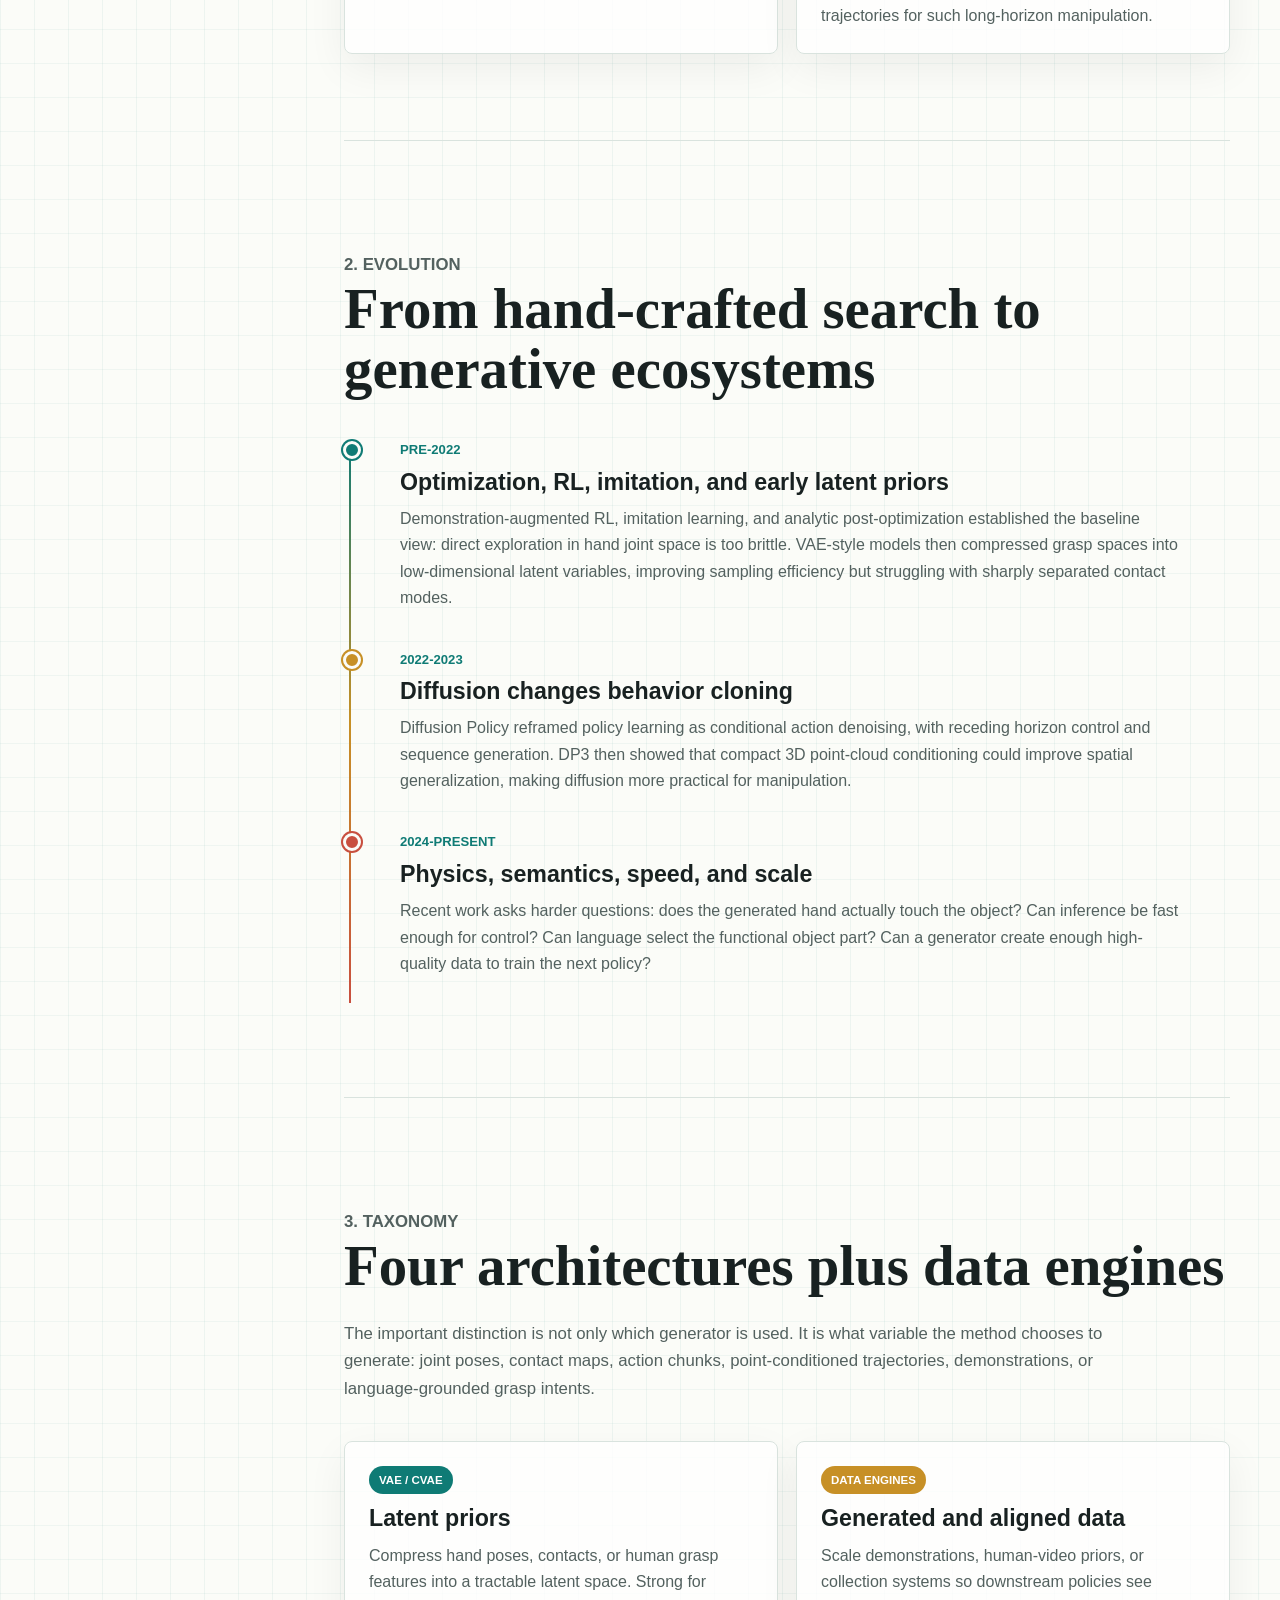
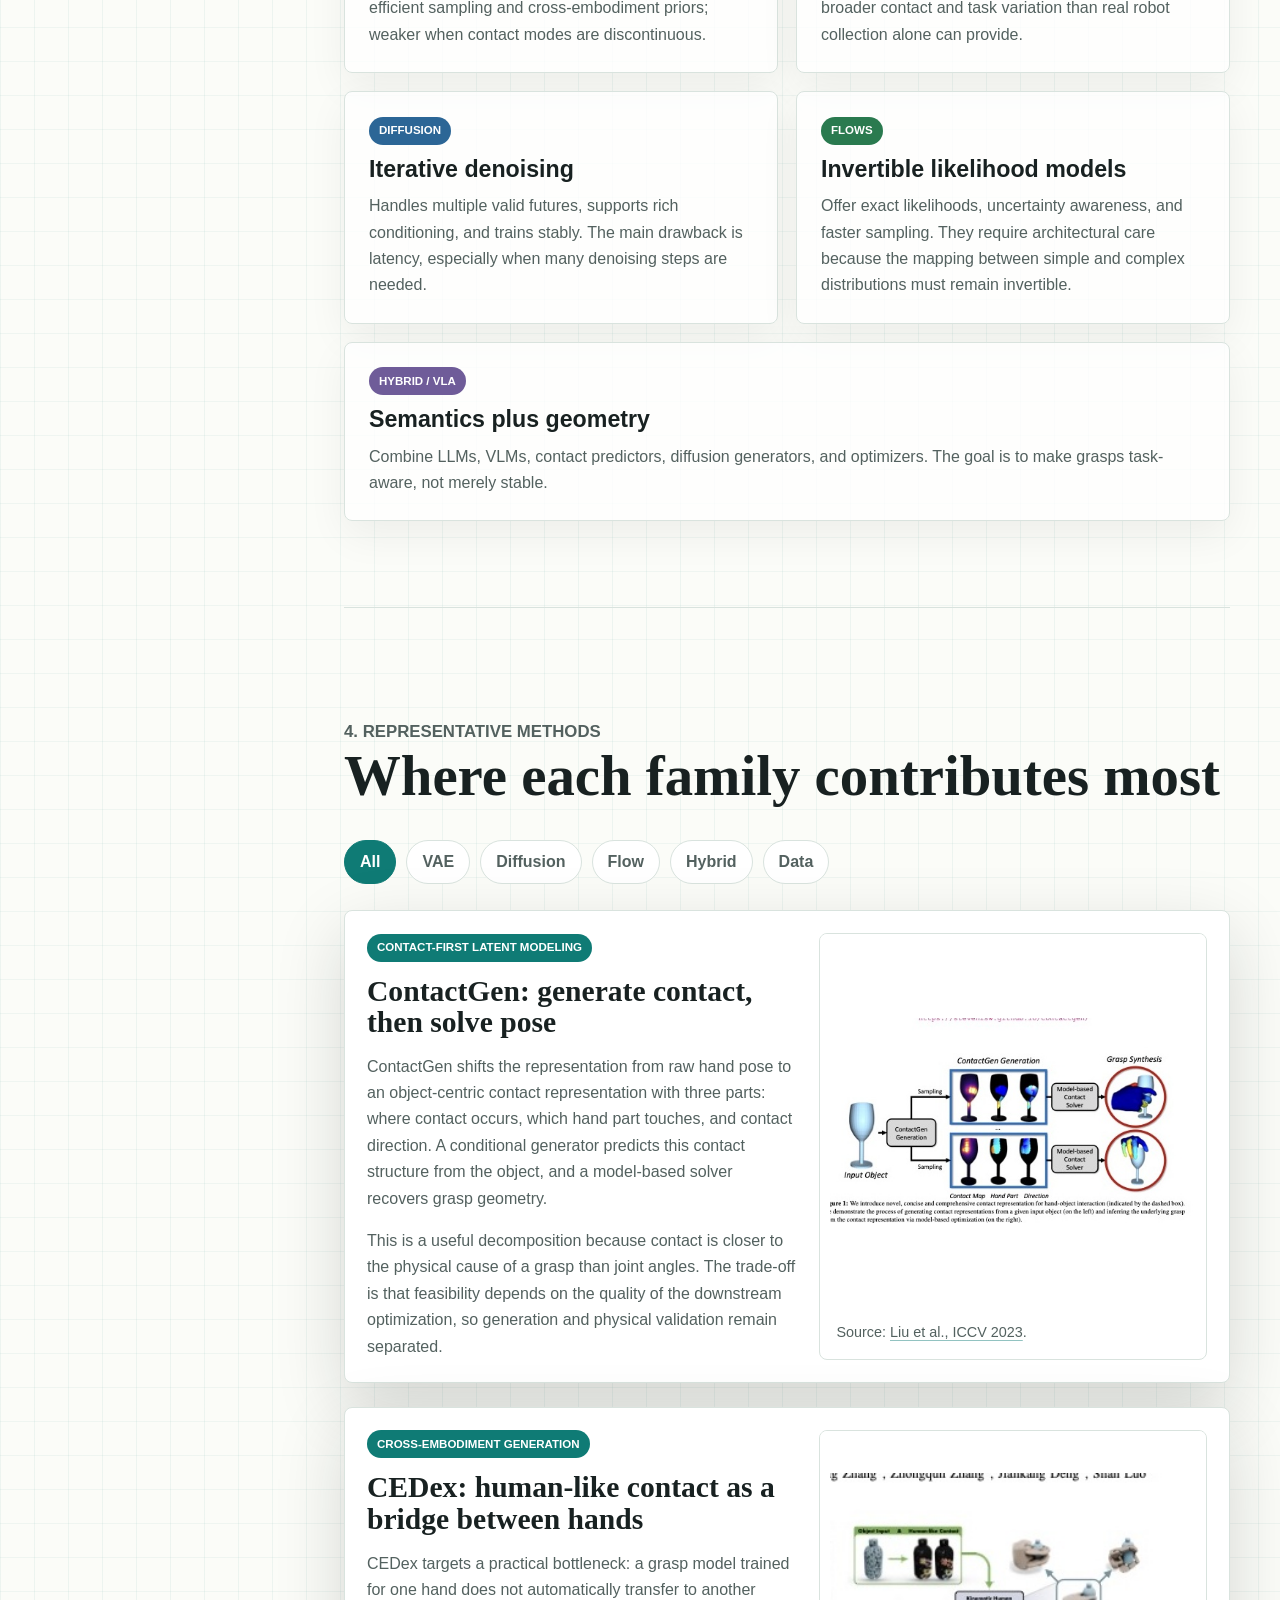
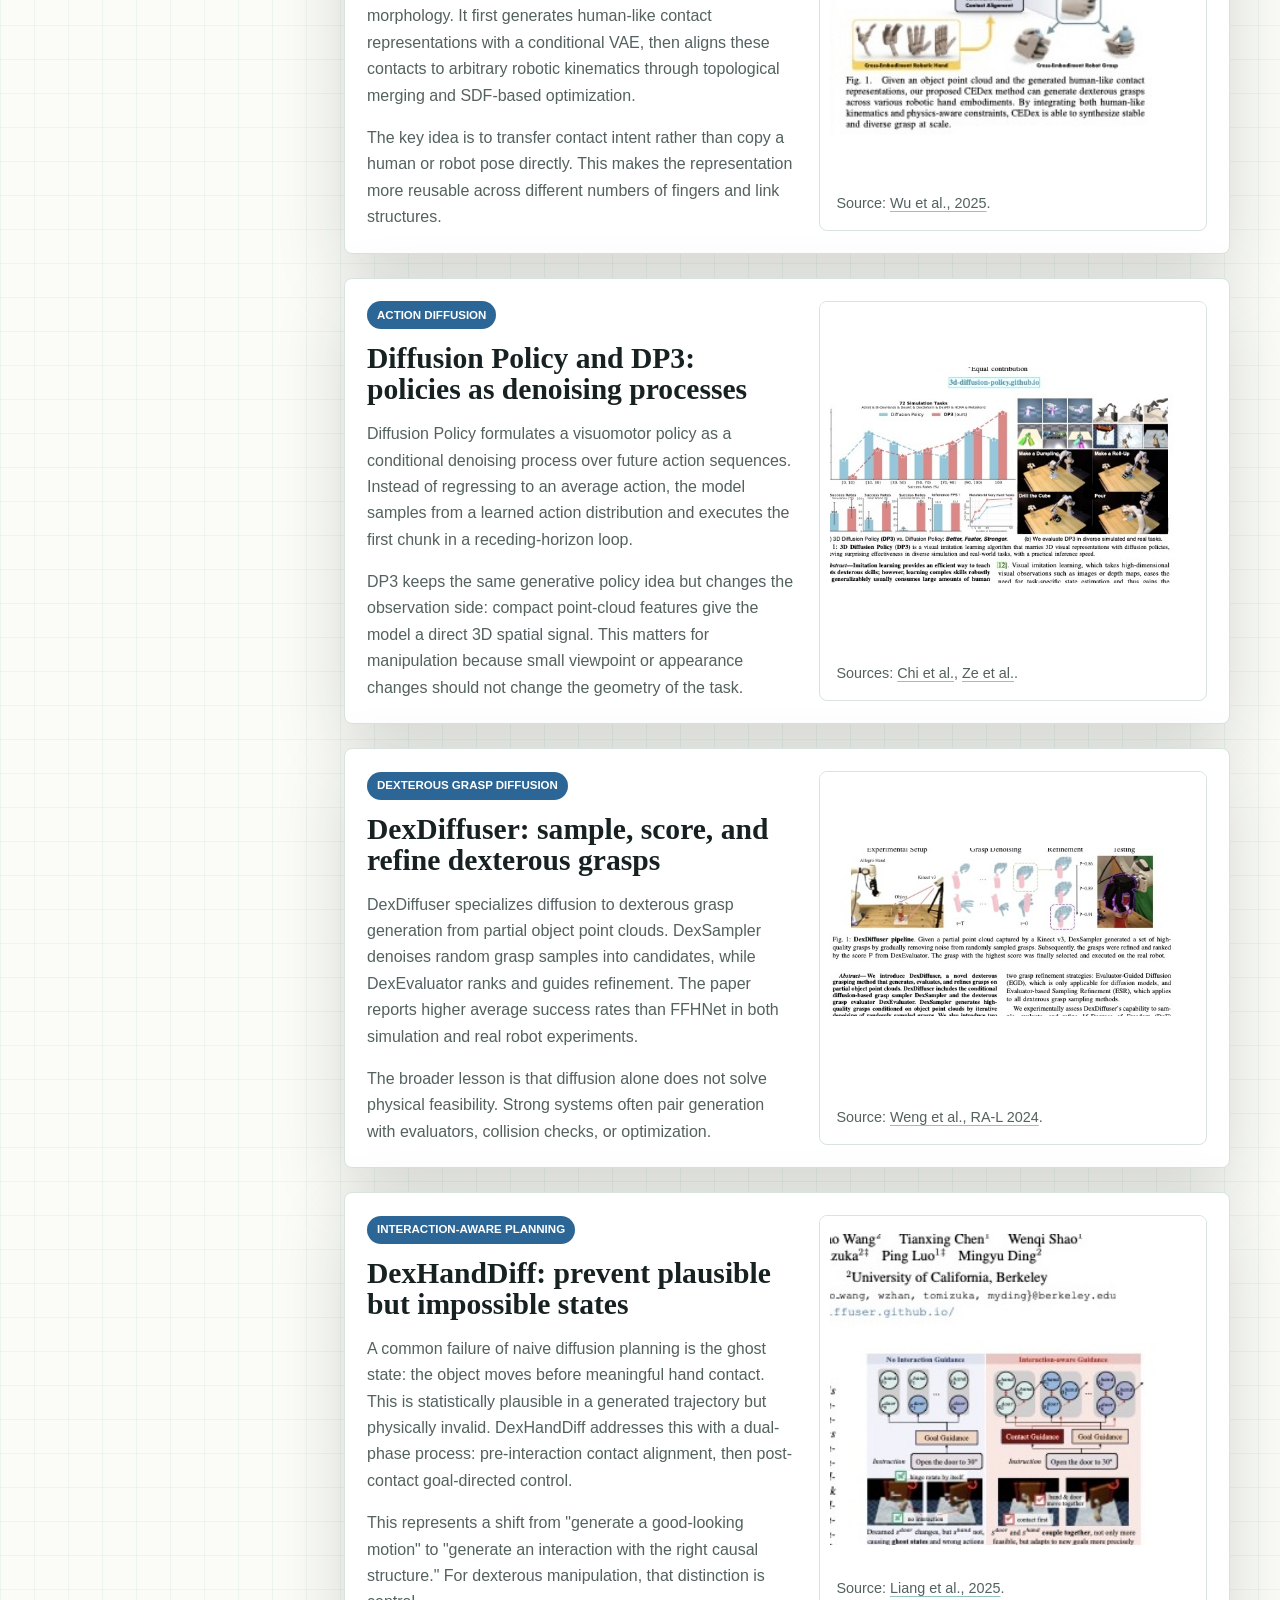
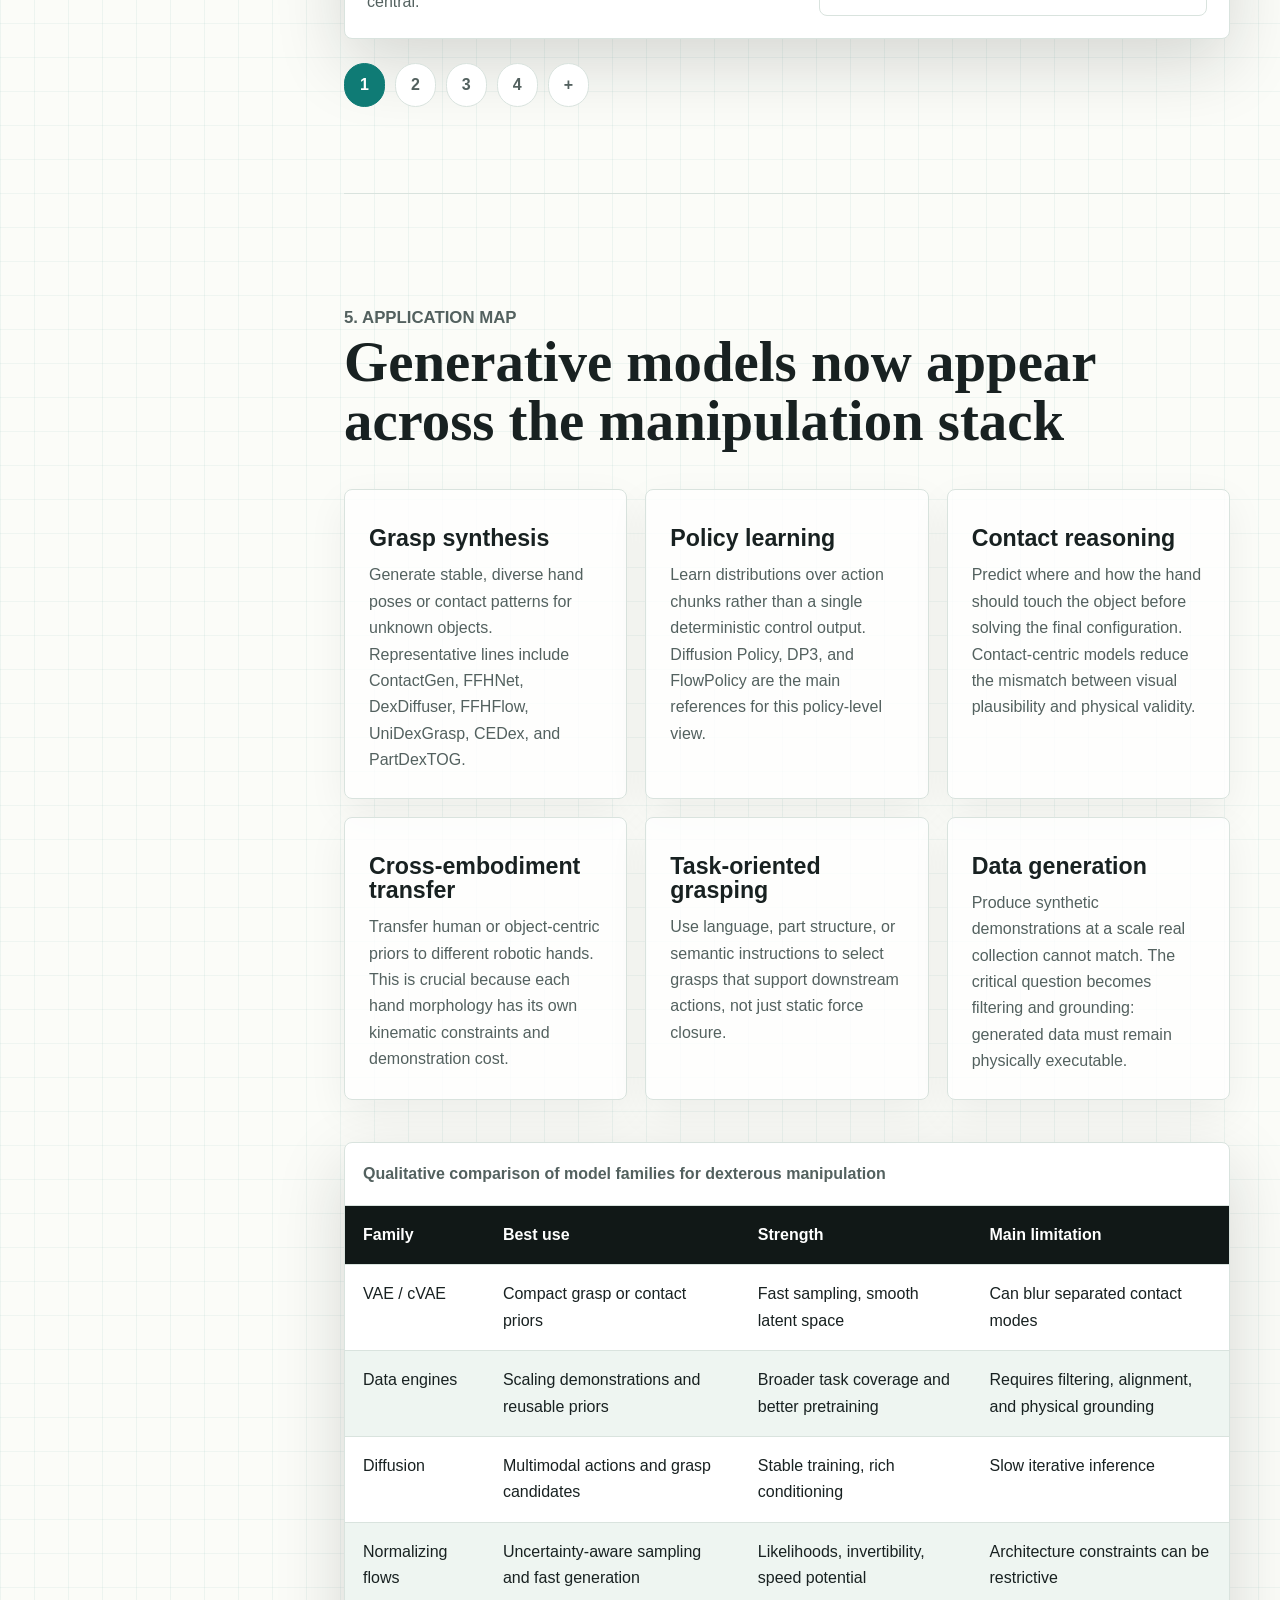
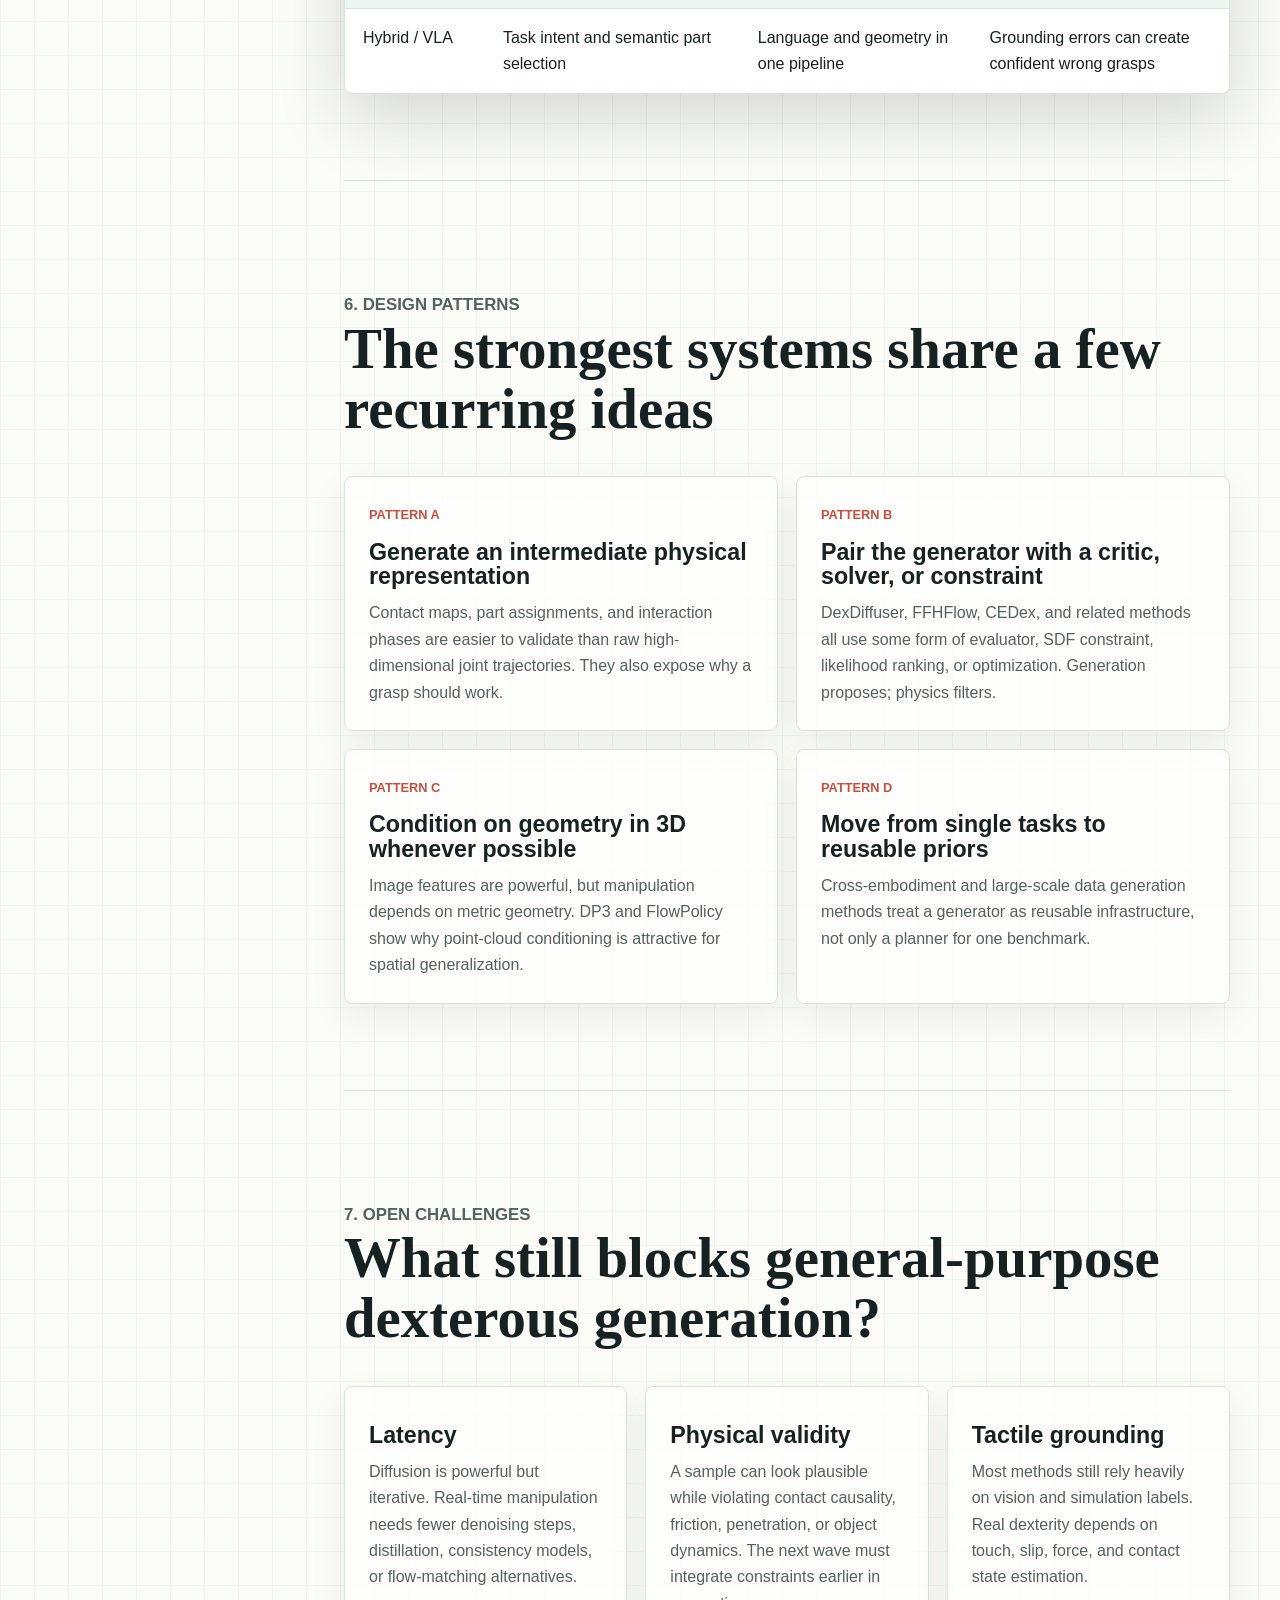
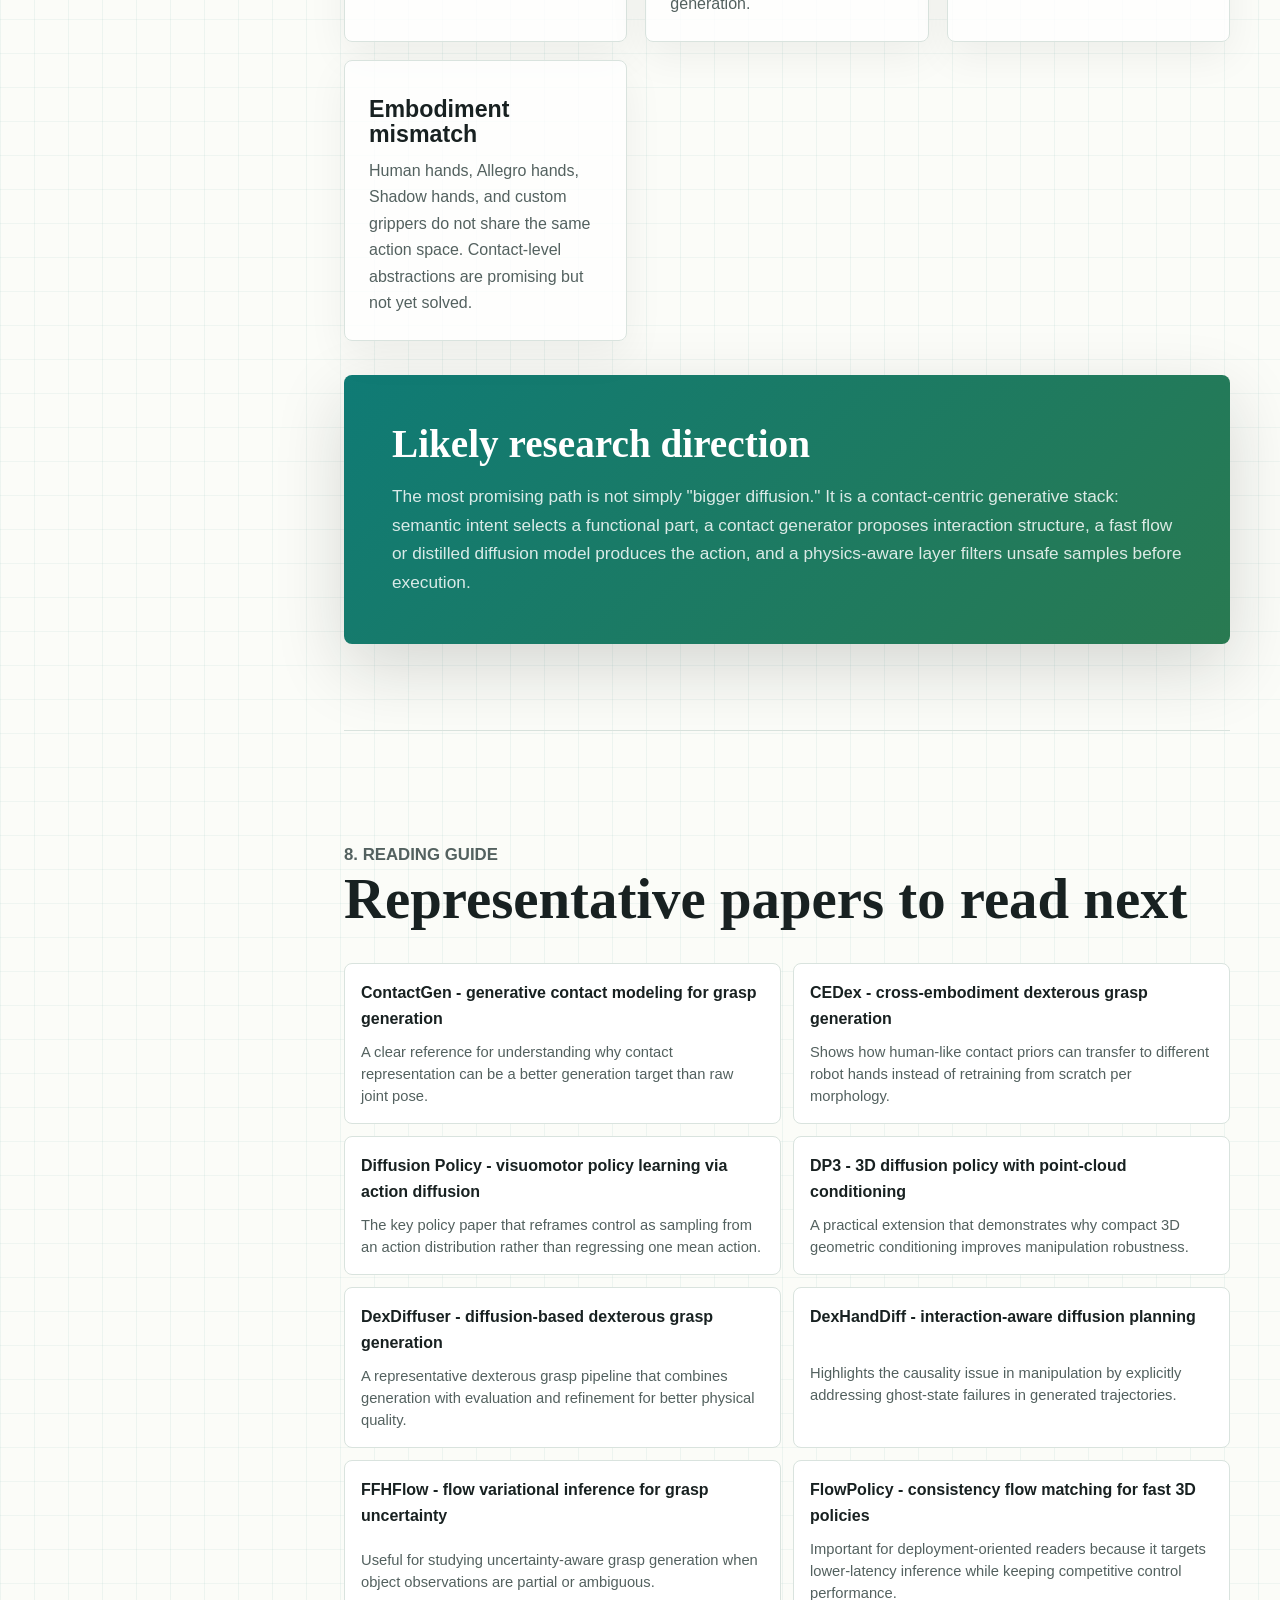
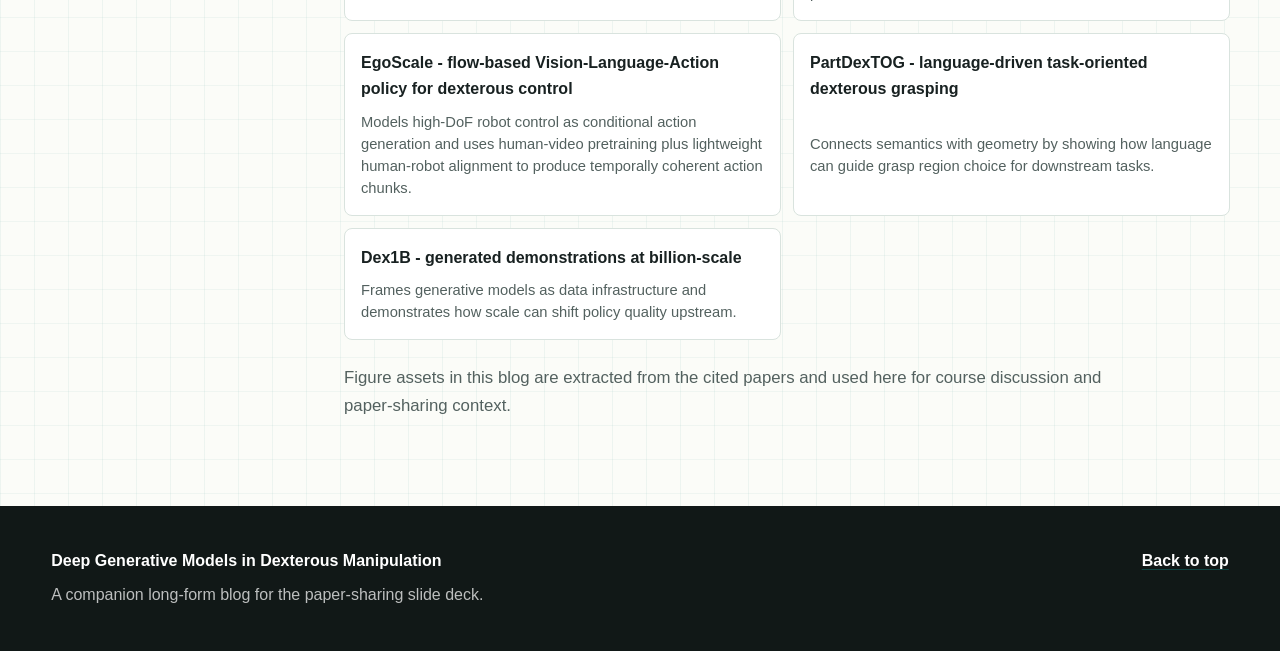
==== commit d84f6749: "Refine survey method taxonomy" ====
--- a/index.html
+++ b/index.html
@@ -112,7 +112,7 @@
               data-title="Search in a hard hand-action space"
               data-summary="Early methods exposed the core bottleneck: direct search or RL in high-dimensional dexterous action spaces is brittle and data hungry."
               data-detail="Before generative modeling became central, the field relied on analytic optimization, reinforcement learning, imitation, and demonstration-augmented policies. These methods proved that dexterous hands can solve impressive tasks, but they also made the exploration and contact-discontinuity problem impossible to ignore."
-              data-papers="DAPG, DeepMimic, GAIL, analytic post-optimization"
+              data-papers="DAPG, DeepMimic, analytic post-optimization"
               data-shift="Core shift: stop treating dexterity as one deterministic action."
               data-link="#method-diffusion-policy-dp3"
               data-link-label="Read related method: Diffusion Policy / DP3"
@@ -323,10 +323,10 @@
                 <span class="time">Pre-2022</span>
                 <h3>Optimization, RL, imitation, and early latent priors</h3>
                 <p>
-                  Demonstration-augmented RL, GAIL-style expert distribution
-                  matching, and analytic post-optimization established the
-                  baseline view: direct exploration in hand joint space is too
-                  brittle. VAE-style models then compressed grasp spaces into
+                  Demonstration-augmented RL, imitation learning, and analytic
+                  post-optimization established the baseline view: direct
+                  exploration in hand joint space is too brittle. VAE-style
+                  models then compressed grasp spaces into
                   low-dimensional latent variables, improving sampling efficiency
                   but struggling with sharply separated contact modes.
                 </p>
@@ -358,7 +358,7 @@
 
           <section id="taxonomy" class="article-section">
             <p class="label">3. Taxonomy</p>
-            <h2>Five model families, five different bets</h2>
+            <h2>Four architectures plus data engines</h2>
             <p>
               The important distinction is not only which generator is used. It
               is what variable the method chooses to generate: joint poses,
@@ -378,12 +378,12 @@
                 </p>
               </article>
               <article class="tax-card">
-                <span class="chip gan">GAN / GAIL</span>
-                <h3>Expert distribution matching</h3>
-                <p>
-                  Useful historically for learning from demonstrations without
-                  manually designed rewards. Less dominant now because training
-                  instability and mode collapse are serious costs.
+                <span class="chip data">Data engines</span>
+                <h3>Generated and aligned data</h3>
+                <p>
+                  Scale demonstrations, human-video priors, or collection
+                  systems so downstream policies see broader contact and task
+                  variation than real robot collection alone can provide.
                 </p>
               </article>
               <article class="tax-card">
@@ -647,9 +647,10 @@
                 </figure>
               </article>
 
-              <article class="method-card" id="method-egoscale" data-family="flow">
+              <article class="method-card" id="method-egoscale" data-family="flow data">
                 <div class="method-copy">
                   <span class="chip flow">Flow-based VLA policy</span>
+                  <span class="chip data">Human-video data scaling</span>
                   <h3>EgoScale: Scaling Dexterous Manipulation with Diverse Egocentric Human Data</h3>
                   <p>
                     EgoScale connects generative modeling with dexterous
@@ -674,9 +675,17 @@
                   </p>
                 </div>
                 <figure>
-                  <video controls playsinline preload="metadata">
-                    <source src="assets/videos/egoscale.mp4" type="video/mp4" />
-                    Your browser does not support the video tag.
+                  <video
+                    class="method-video lazy-video"
+                    autoplay
+                    muted
+                    loop
+                    playsinline
+                    preload="none"
+                    poster="assets/videos/egoscale_poster.jpg"
+                    aria-label="EgoScale egocentric human data demonstration"
+                  >
+                    <source data-src="assets/videos/egoscale.mp4" type="video/mp4" />
                   </video>
                   <figcaption>
                     Video:
@@ -781,20 +790,6 @@
                   <p>
                     Source:
                     <a href="https://arxiv.org/abs/2403.12421">arXiv</a>.
-                  </p>
-                </div>
-              </article>
-
-              <article class="method-card text-only" id="method-dexgangrasp" data-family="hybrid">
-                <div class="method-copy">
-                  <span class="chip hybrid">GAN-based task grasping</span>
-                  <h3>DexGANGrasp: Dexterous Generative Adversarial Grasping Synthesis for Task-Oriented Manipulation</h3>
-                  <p>
-                    DexGANGrasp uses a conditional GAN to synthesize dexterous grasps from single-view observations in real time. DexGenerator proposes candidate hand configurations and DexEvaluator judges grasp stability. The method supports both general and task-oriented grasping, and later integrates affordance prompting with multimodal language-vision models for semantically grounded manipulation.
-                  </p>
-                  <p>
-                    Source:
-                    <a href="https://arxiv.org/abs/2407.17348">arXiv</a>.
                   </p>
                 </div>
               </article>
@@ -990,10 +985,10 @@
                     <td>Can blur separated contact modes</td>
                   </tr>
                   <tr>
-                    <td>GAN / GAIL</td>
-                    <td>Expert distribution matching</td>
-                    <td>Reward-free imitation signal</td>
-                    <td>Training instability and mode collapse</td>
+                    <td>Data engines</td>
+                    <td>Scaling demonstrations and reusable priors</td>
+                    <td>Broader task coverage and better pretraining</td>
+                    <td>Requires filtering, alignment, and physical grounding</td>
                   </tr>
                   <tr>
                     <td>Diffusion</td>
--- a/styles.css
+++ b/styles.css
@@ -969,10 +969,6 @@
   background: var(--teal);
 }
 
-.chip.gan {
-  background: var(--coral);
-}
-
 .chip.diffusion {
   background: var(--blue);
 }
@@ -987,6 +983,10 @@
 
 .chip.data {
   background: var(--gold);
+}
+
+.method-copy .chip + .chip {
+  margin-left: 8px;
 }
 
 .filter-bar {
@@ -1120,7 +1120,8 @@
   background: #ffffff;
 }
 
-.method-card figure img {
+.method-card figure img,
+.method-video {
   width: 100%;
   height: 100%;
   min-height: 250px;
@@ -1130,13 +1131,13 @@
   background: #ffffff;
 }
 
-.method-card figure video {
-  width: 100%;
-  height: 100%;
-  min-height: 250px;
-  max-height: 430px;
-  object-fit: contain;
-  background: #ffffff;
+.method-video {
+  display: block;
+  color: transparent;
+}
+
+.method-video::-webkit-media-controls {
+  display: none !important;
 }
 
 .application-grid,
@@ -1548,7 +1549,7 @@
   }
 
   .method-card figure img,
-  .method-card figure video {
+  .method-video {
     min-height: 190px;
   }
 
@@ -1568,4 +1569,8 @@
   .story-node:focus-visible .story-dot::before {
     animation: none;
   }
-}
+
+  .method-video {
+    animation: none;
+  }
+}
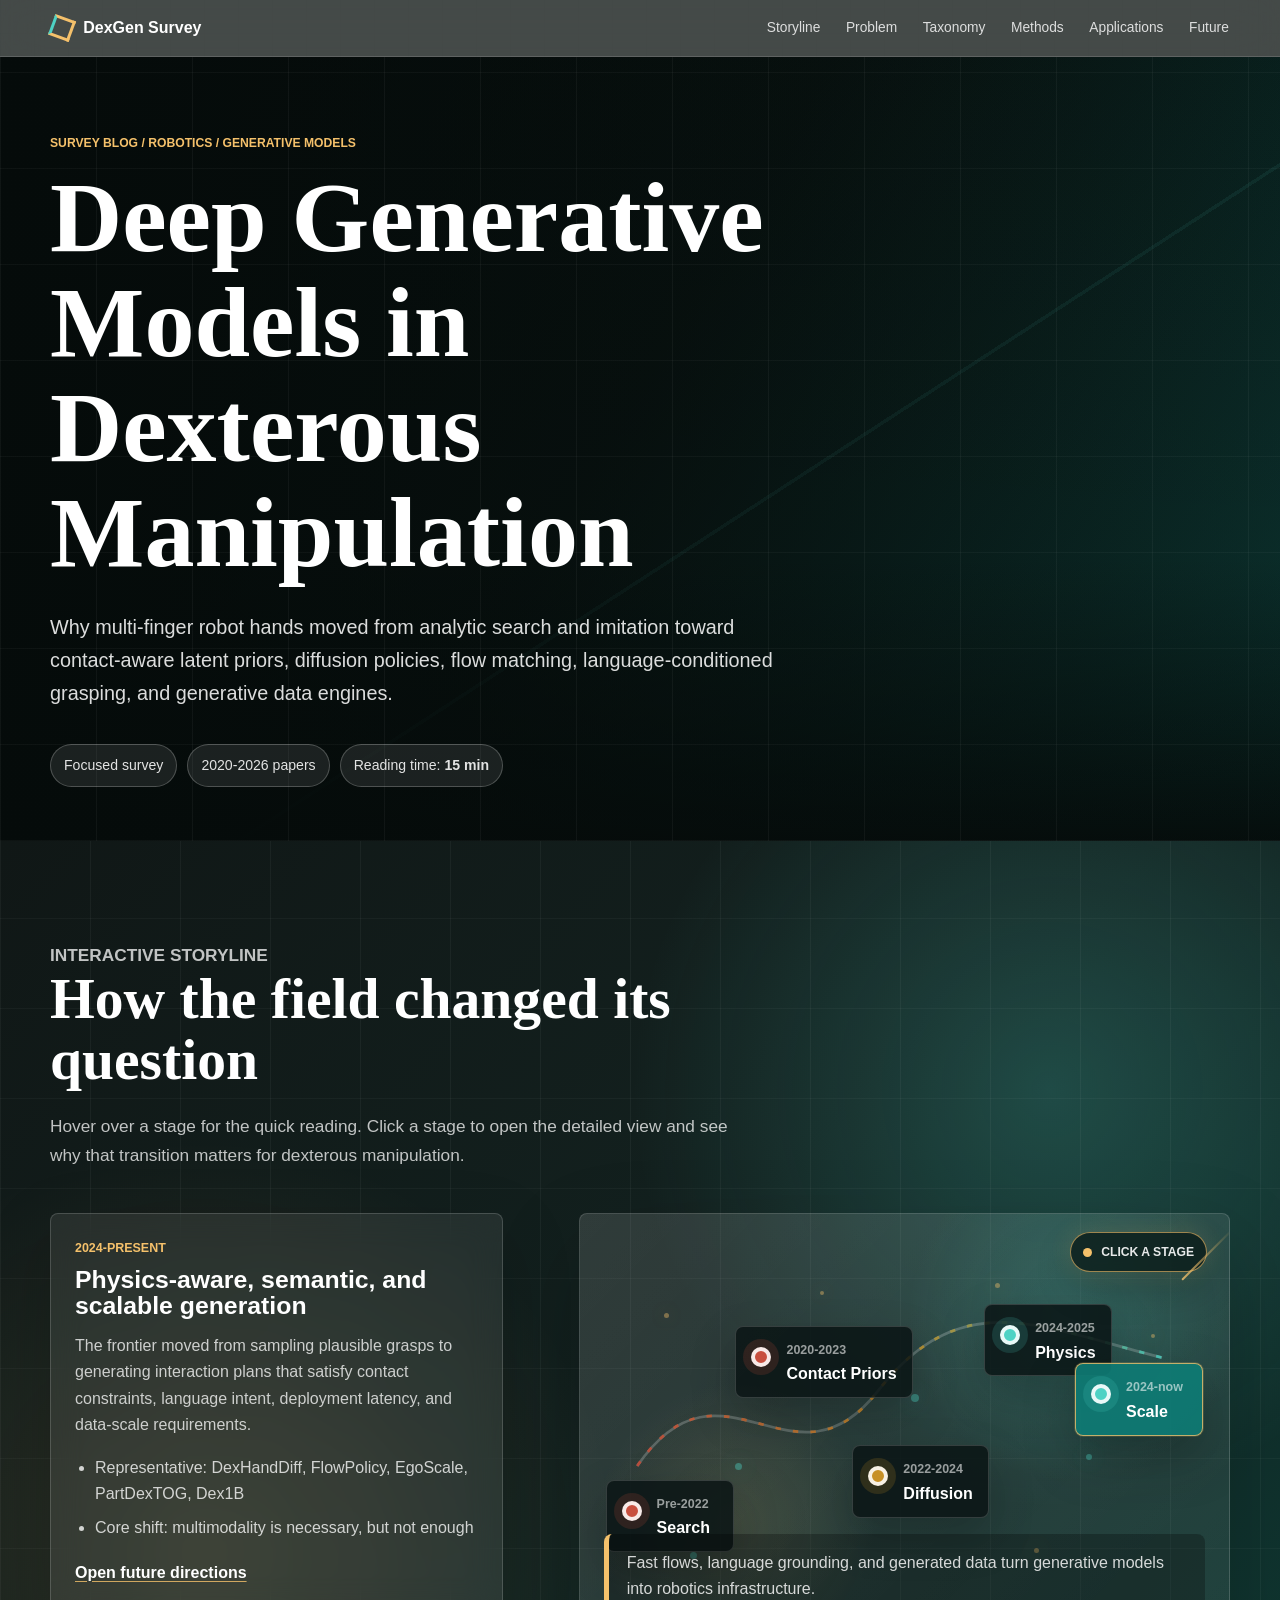
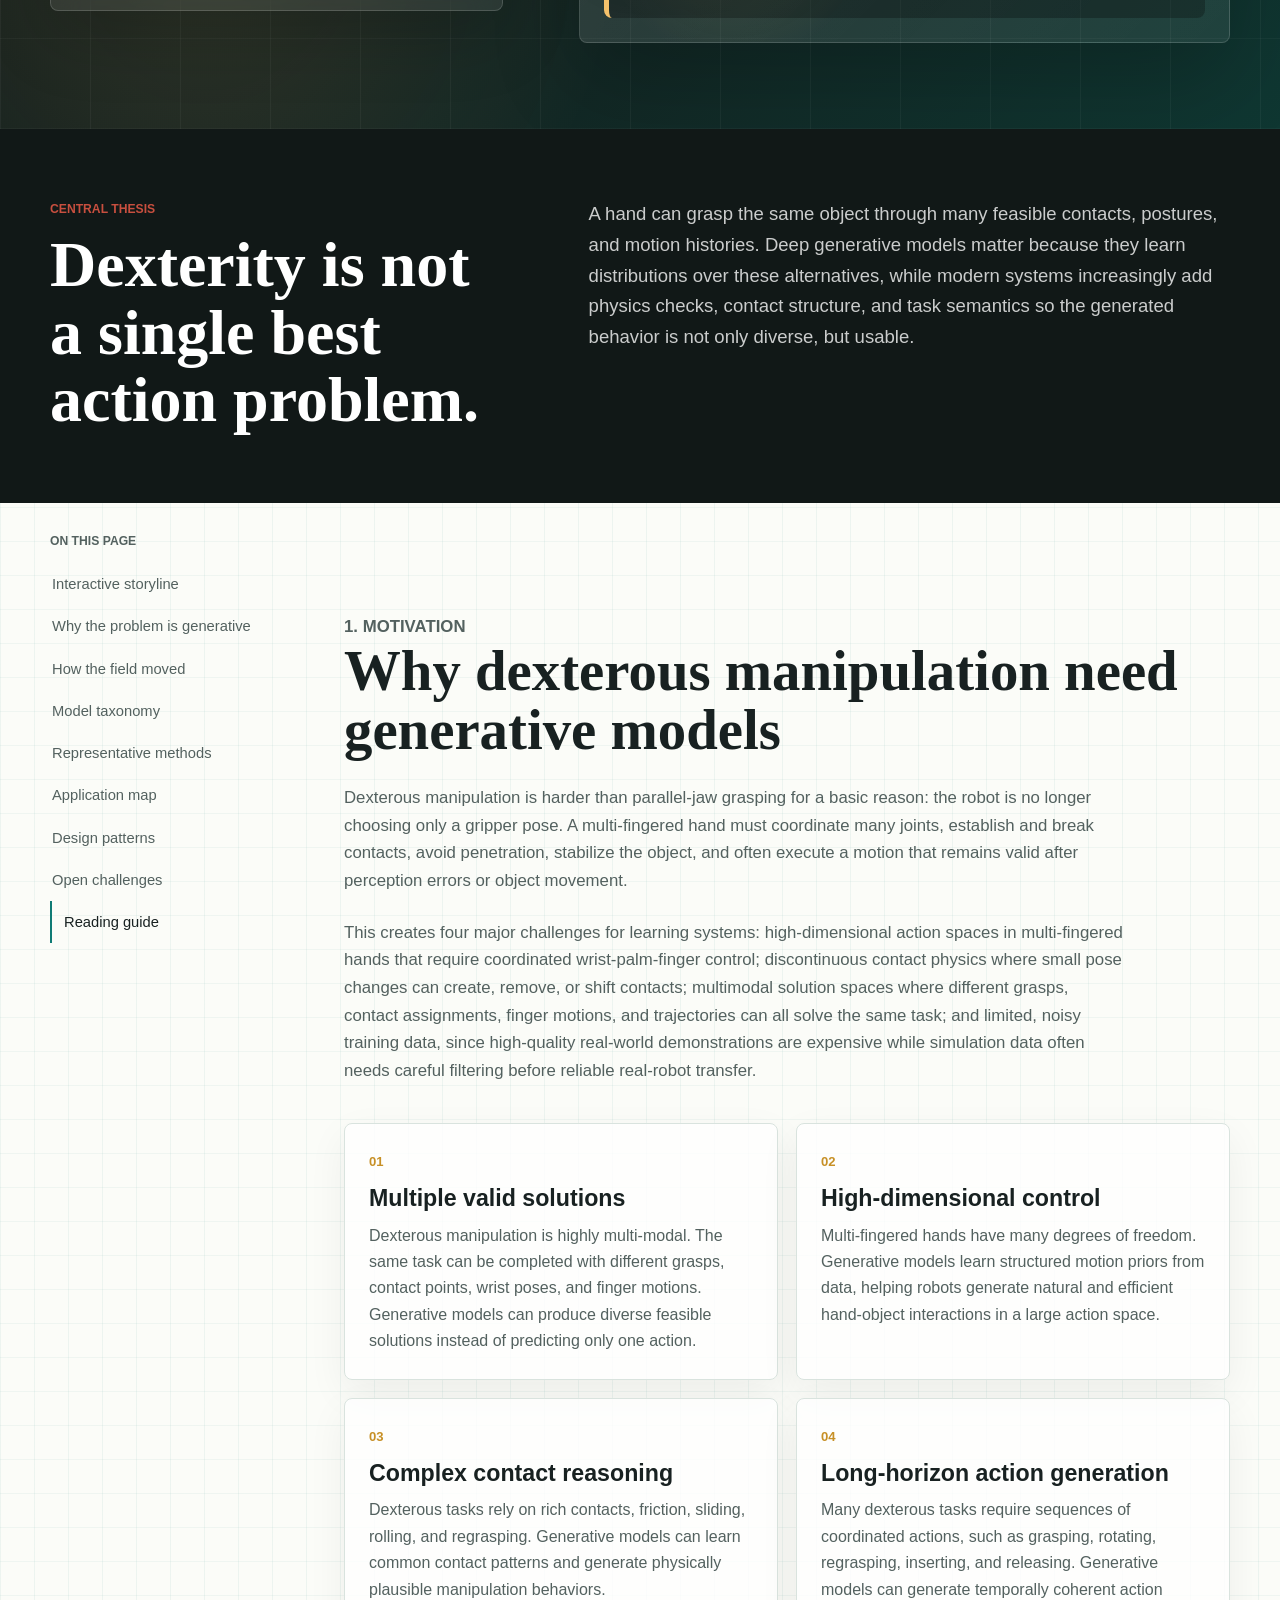
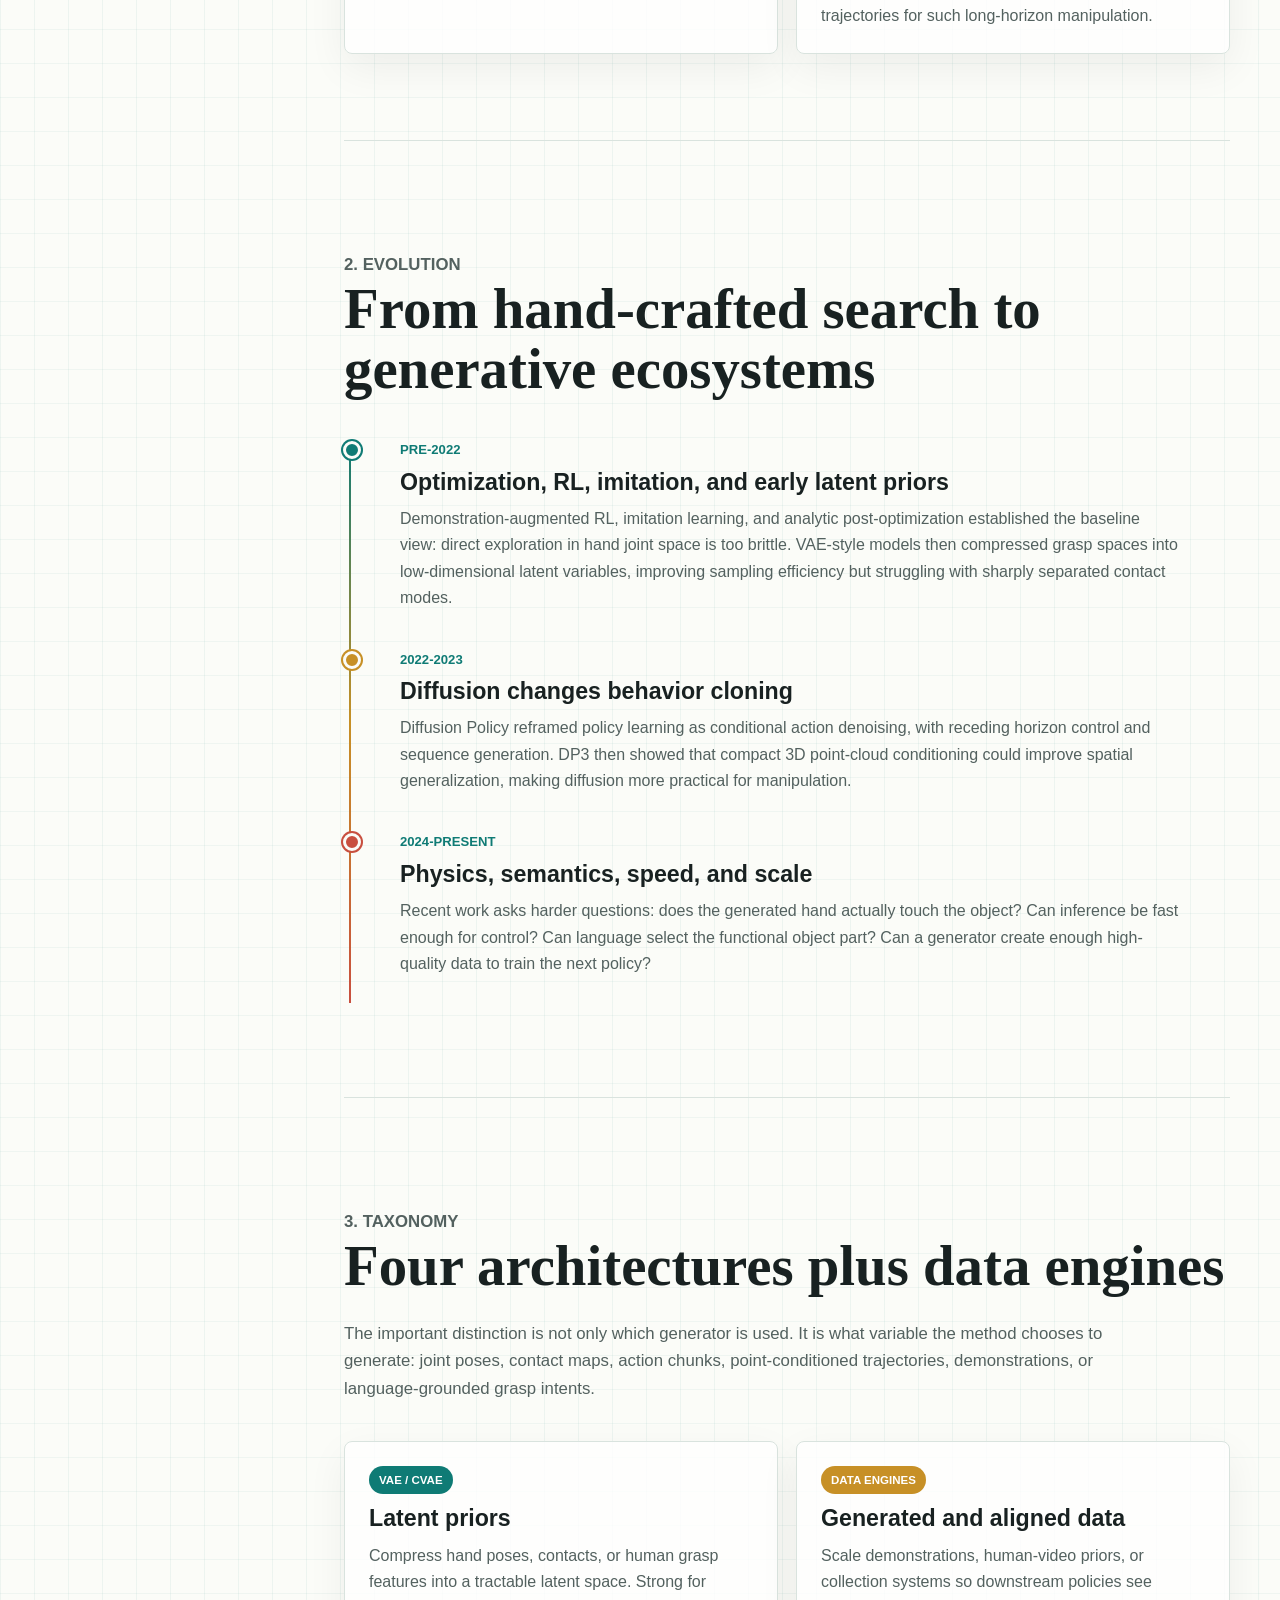
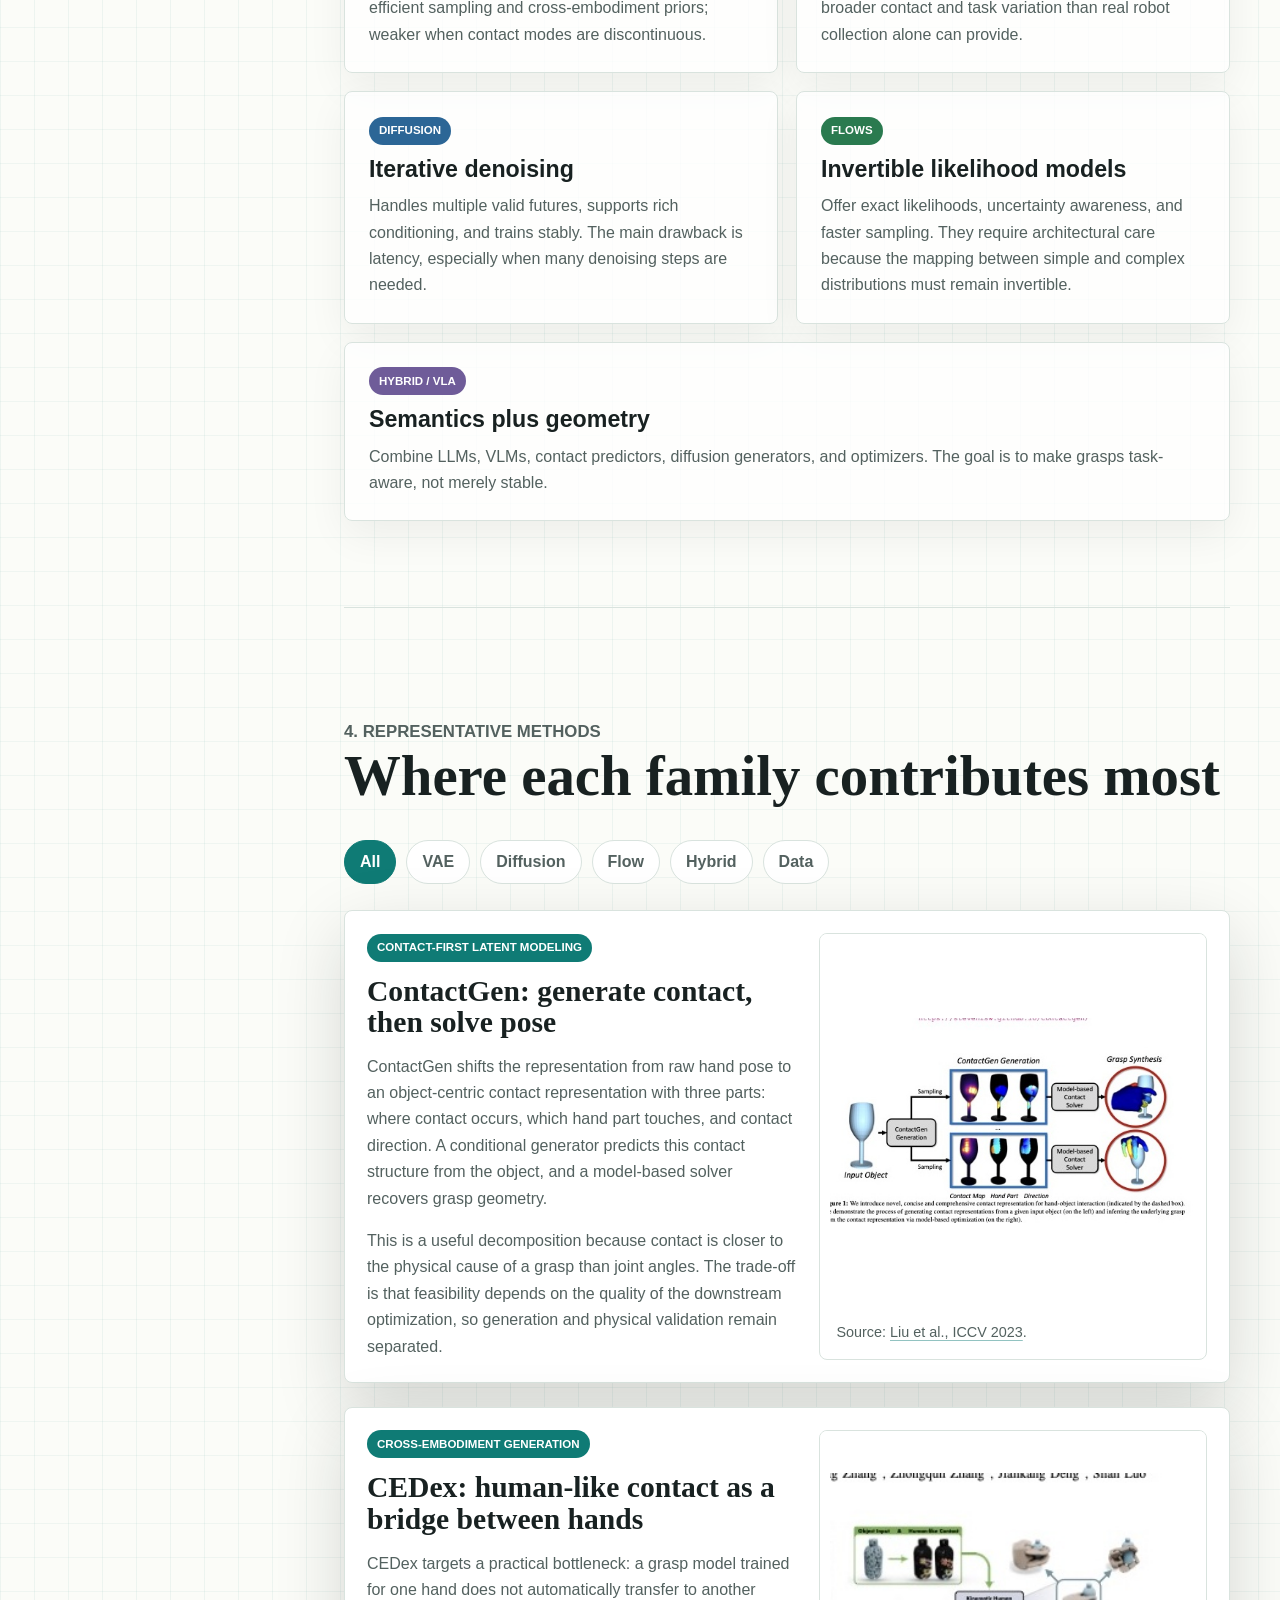
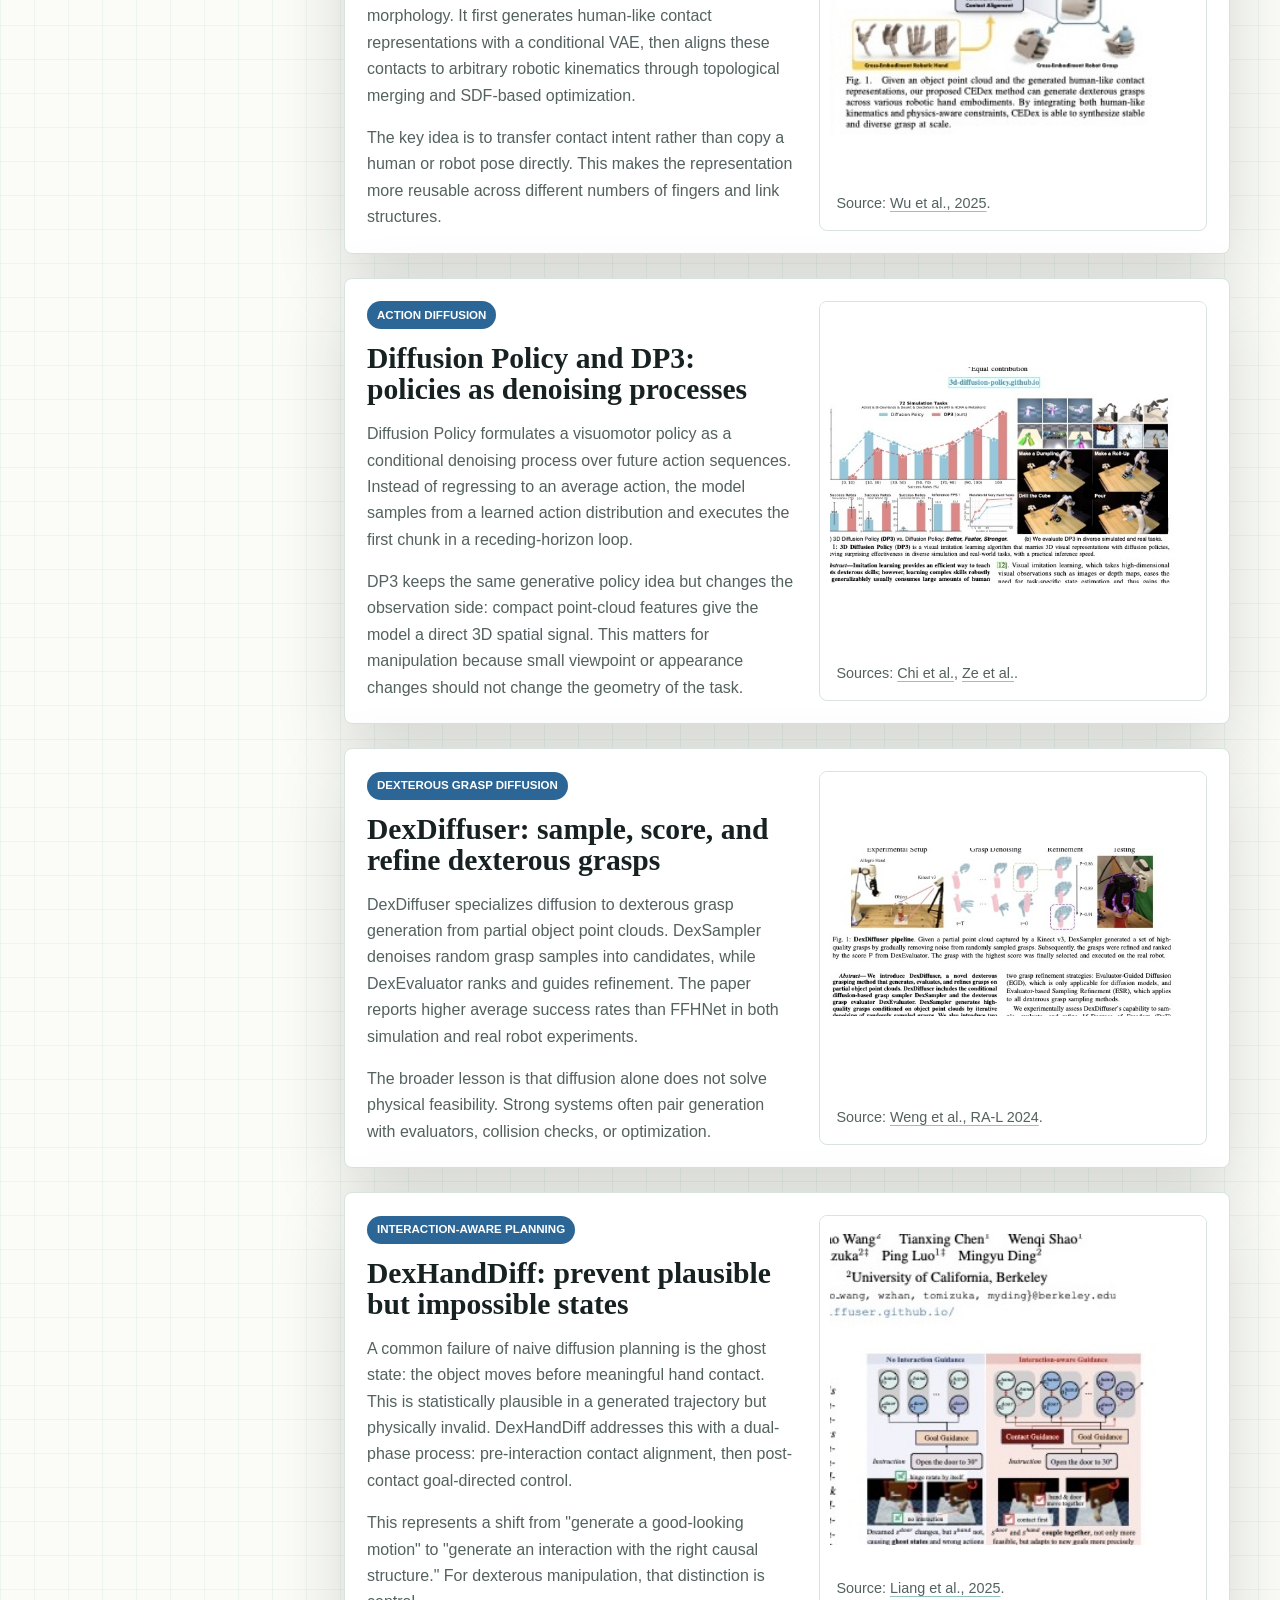
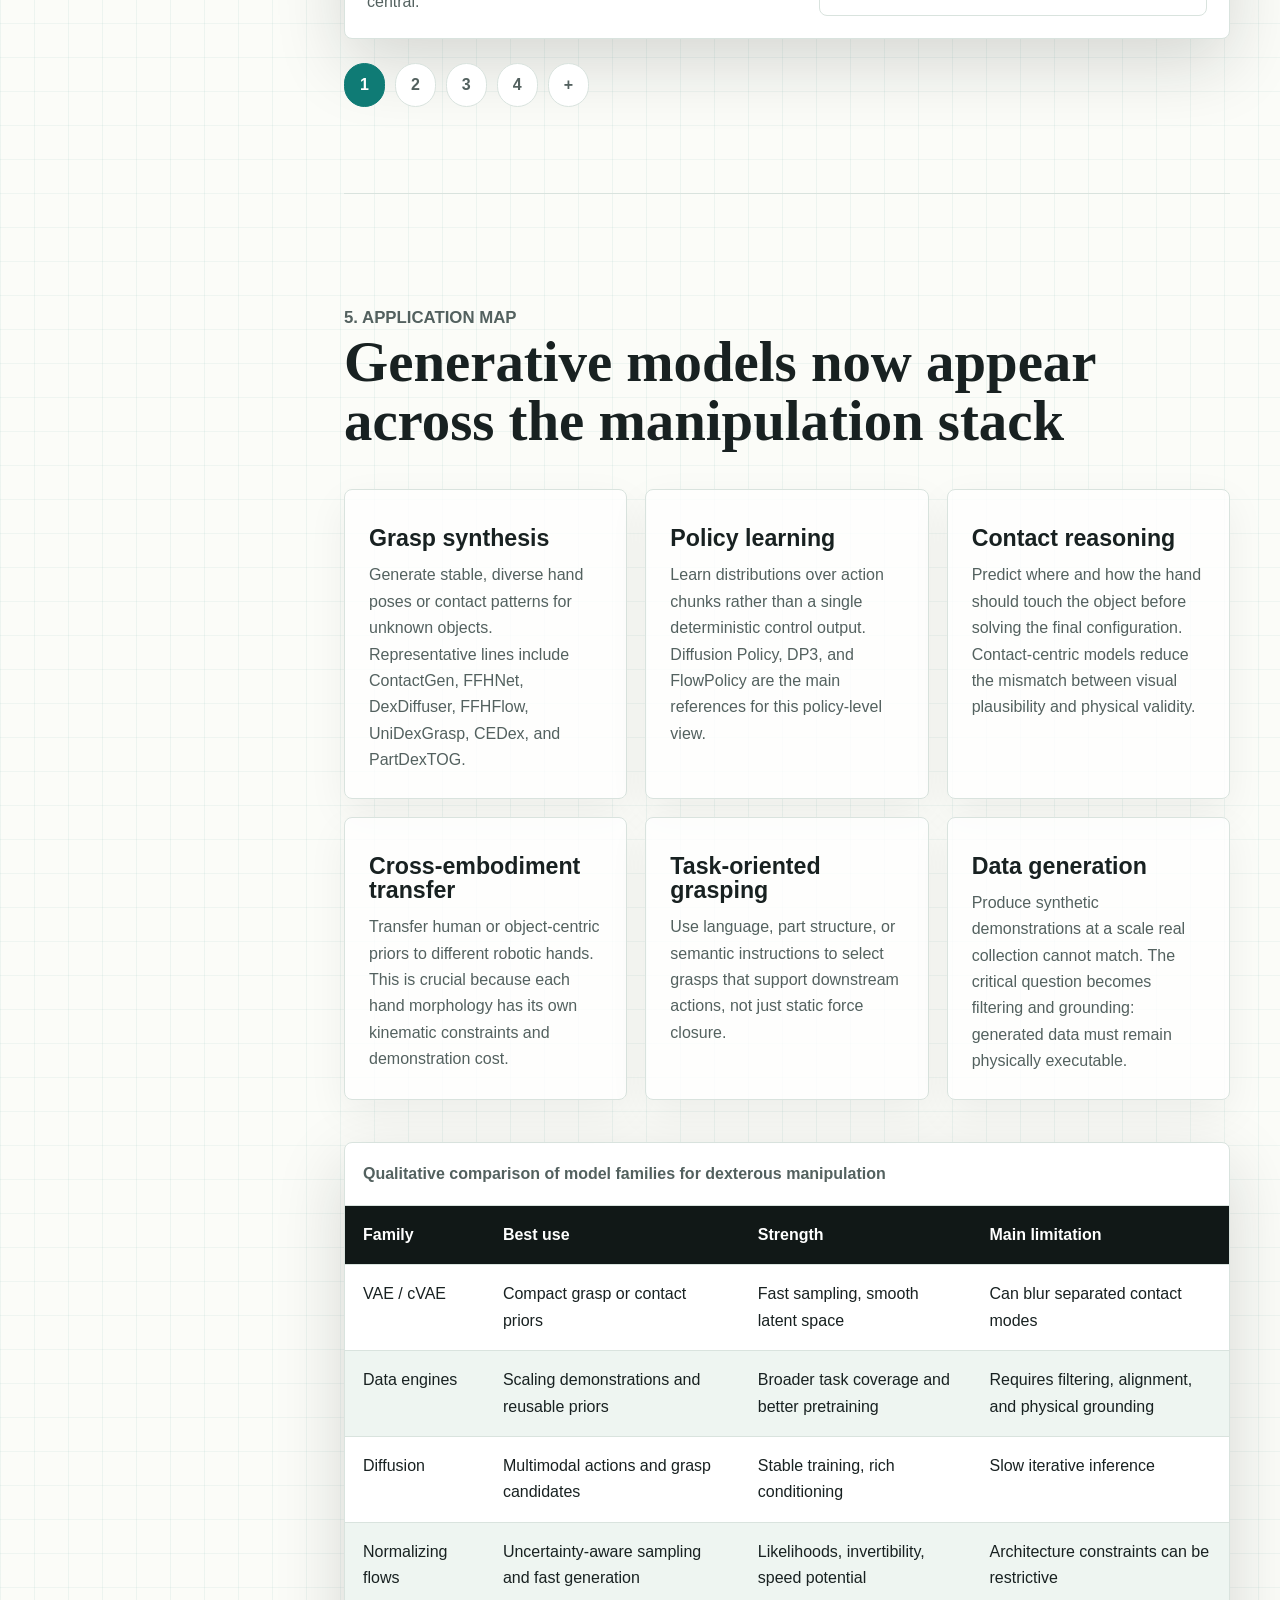
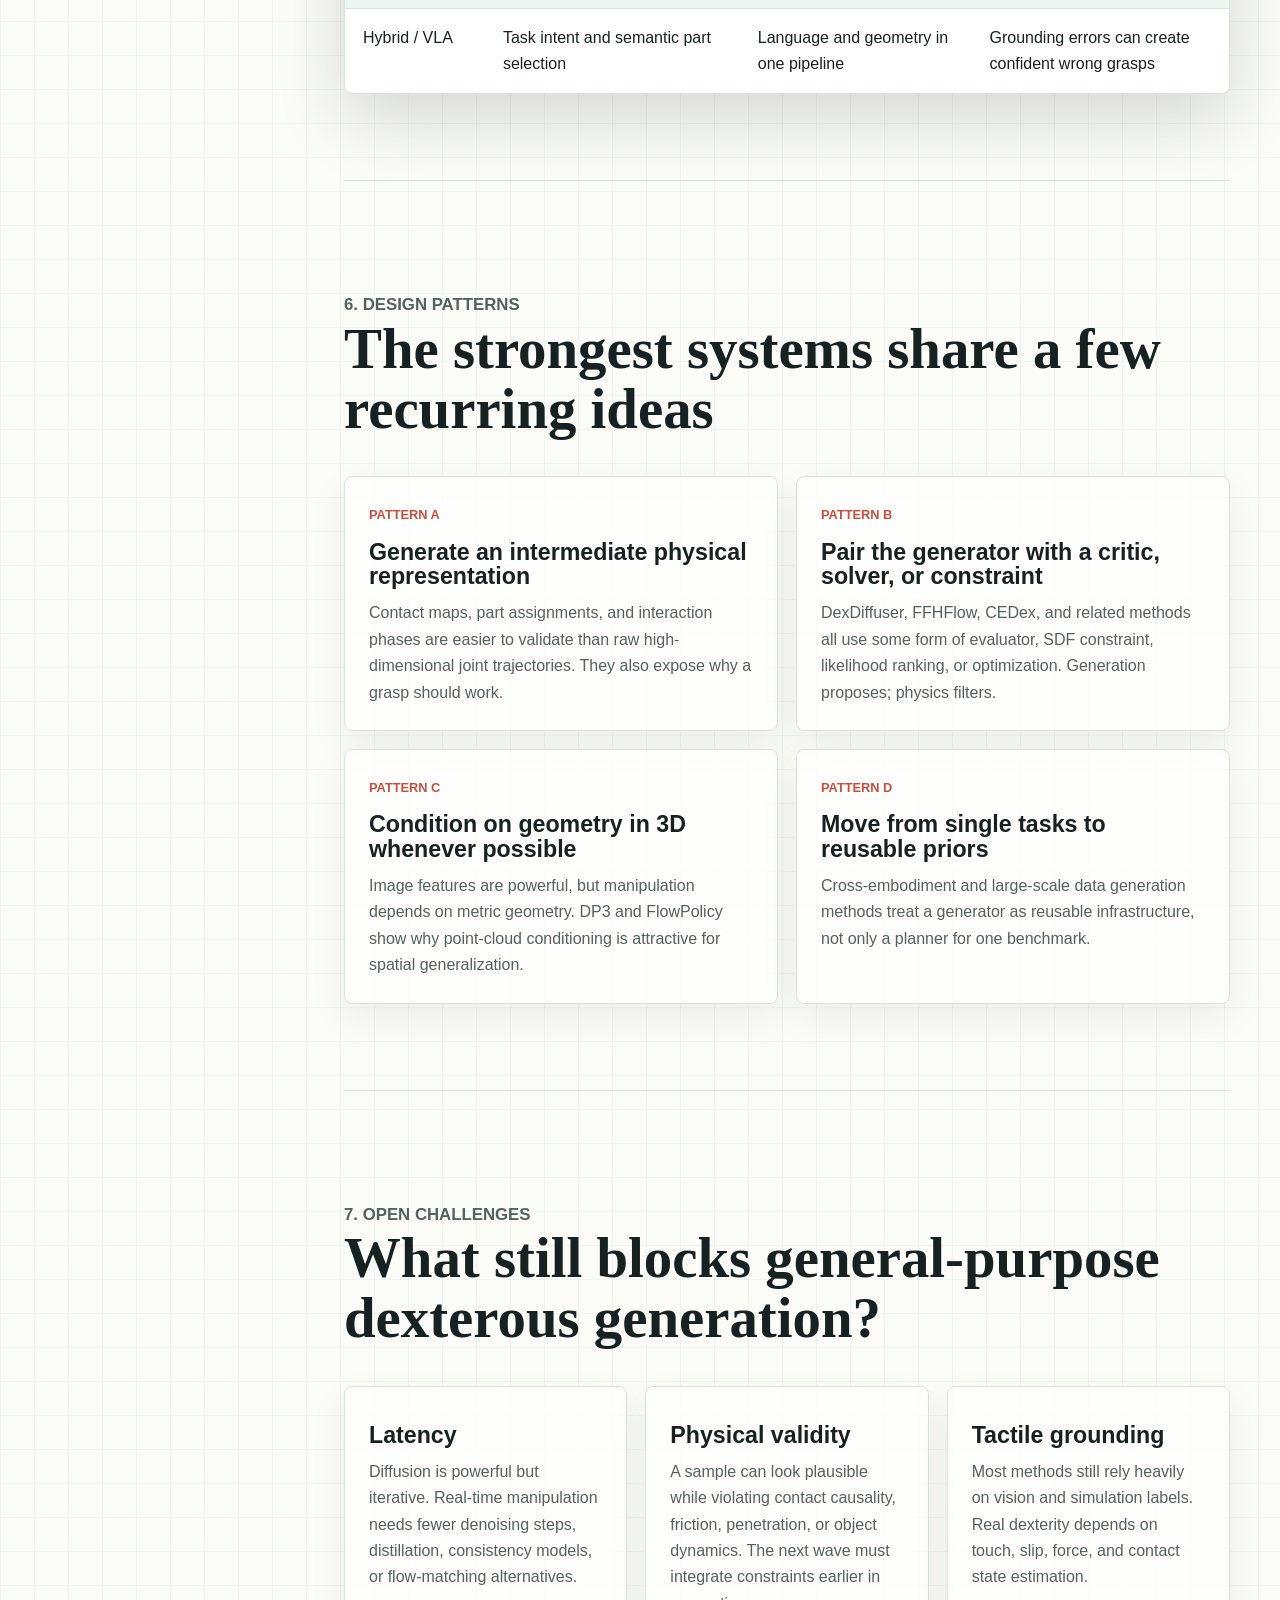
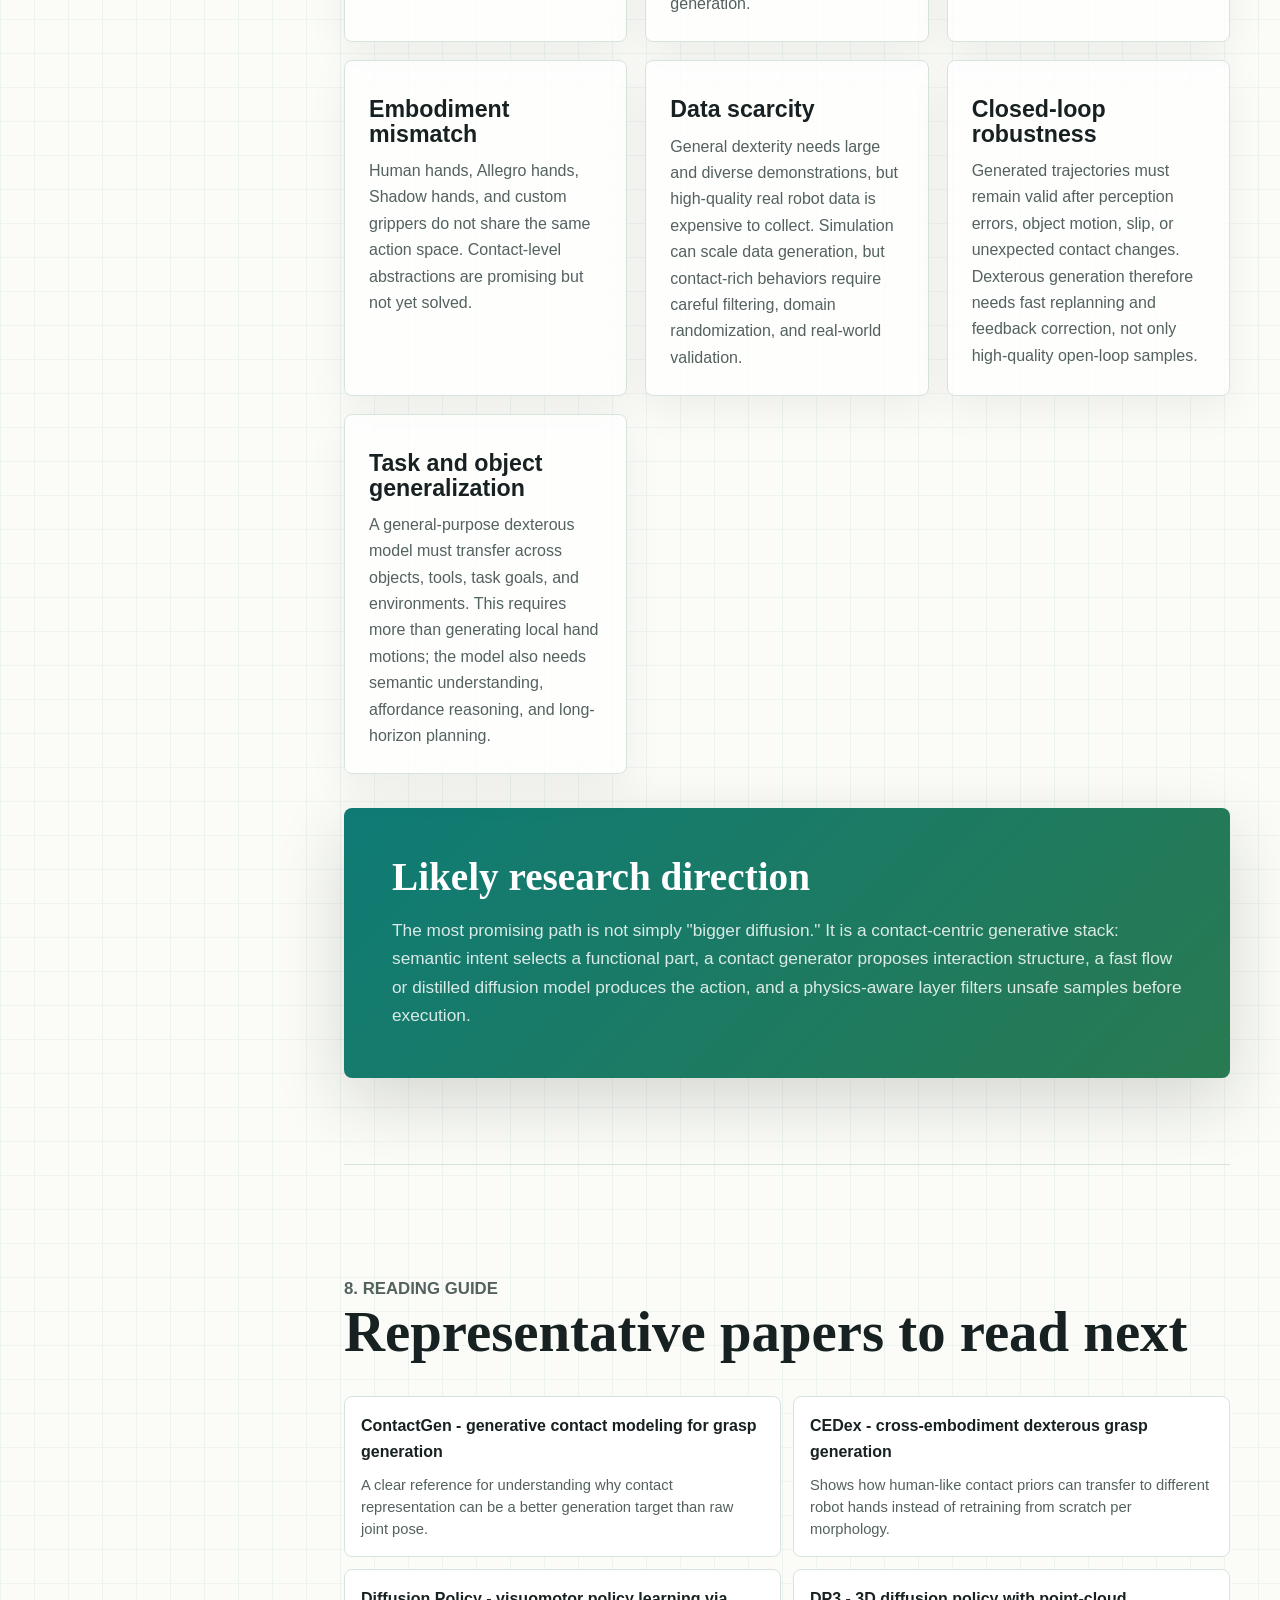
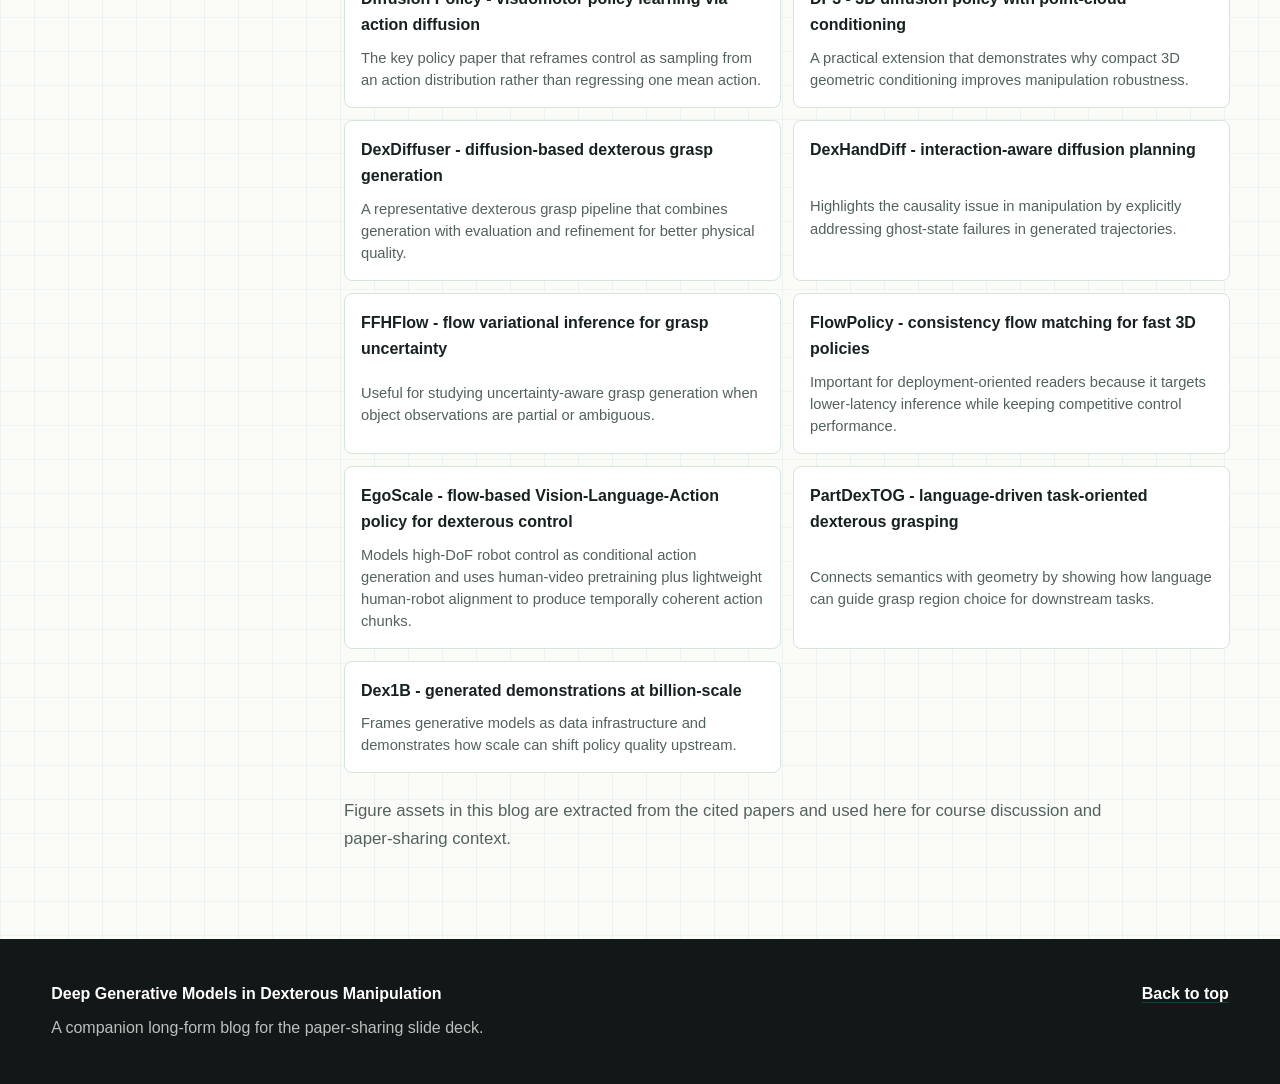
==== commit 43c8205c: "add three items in section 7" ====
--- a/index.html
+++ b/index.html
@@ -1091,6 +1091,35 @@
                   Human hands, Allegro hands, Shadow hands, and custom grippers
                   do not share the same action space. Contact-level abstractions
                   are promising but not yet solved.
+                </p>
+              </article>
+              <article>
+                <h3>Data scarcity</h3>
+                <p>
+                  General dexterity needs large and diverse demonstrations, but
+                  high-quality real robot data is expensive to collect.
+                  Simulation can scale data generation, but contact-rich
+                  behaviors require careful filtering, domain randomization, and
+                  real-world validation.
+                </p>
+              </article>
+              <article>
+                <h3>Closed-loop robustness</h3>
+                <p>
+                  Generated trajectories must remain valid after perception
+                  errors, object motion, slip, or unexpected contact changes.
+                  Dexterous generation therefore needs fast replanning and
+                  feedback correction, not only high-quality open-loop samples.
+                </p>
+              </article>
+              <article>
+                <h3>Task and object generalization</h3>
+                <p>
+                  A general-purpose dexterous model must transfer across
+                  objects, tools, task goals, and environments. This requires
+                  more than generating local hand motions; the model also needs
+                  semantic understanding, affordance reasoning, and long-horizon
+                  planning.
                 </p>
               </article>
             </div>
